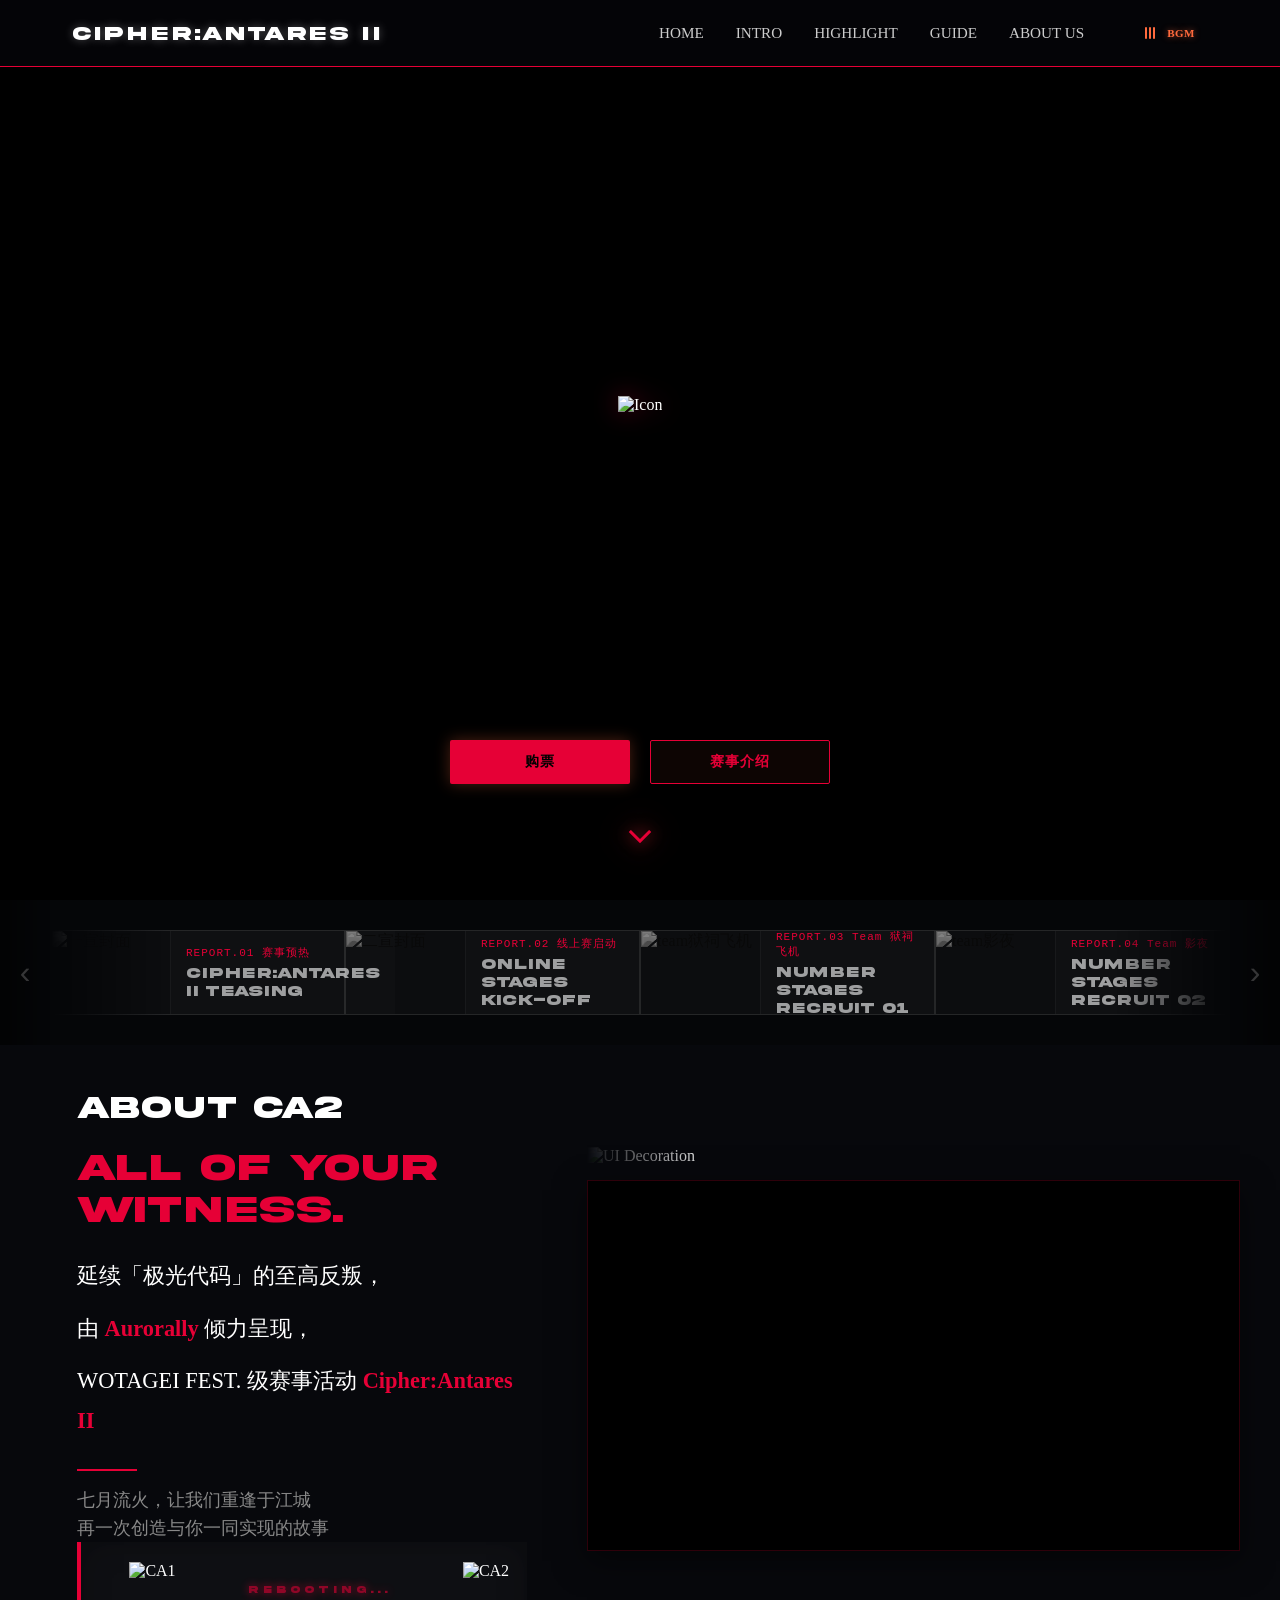
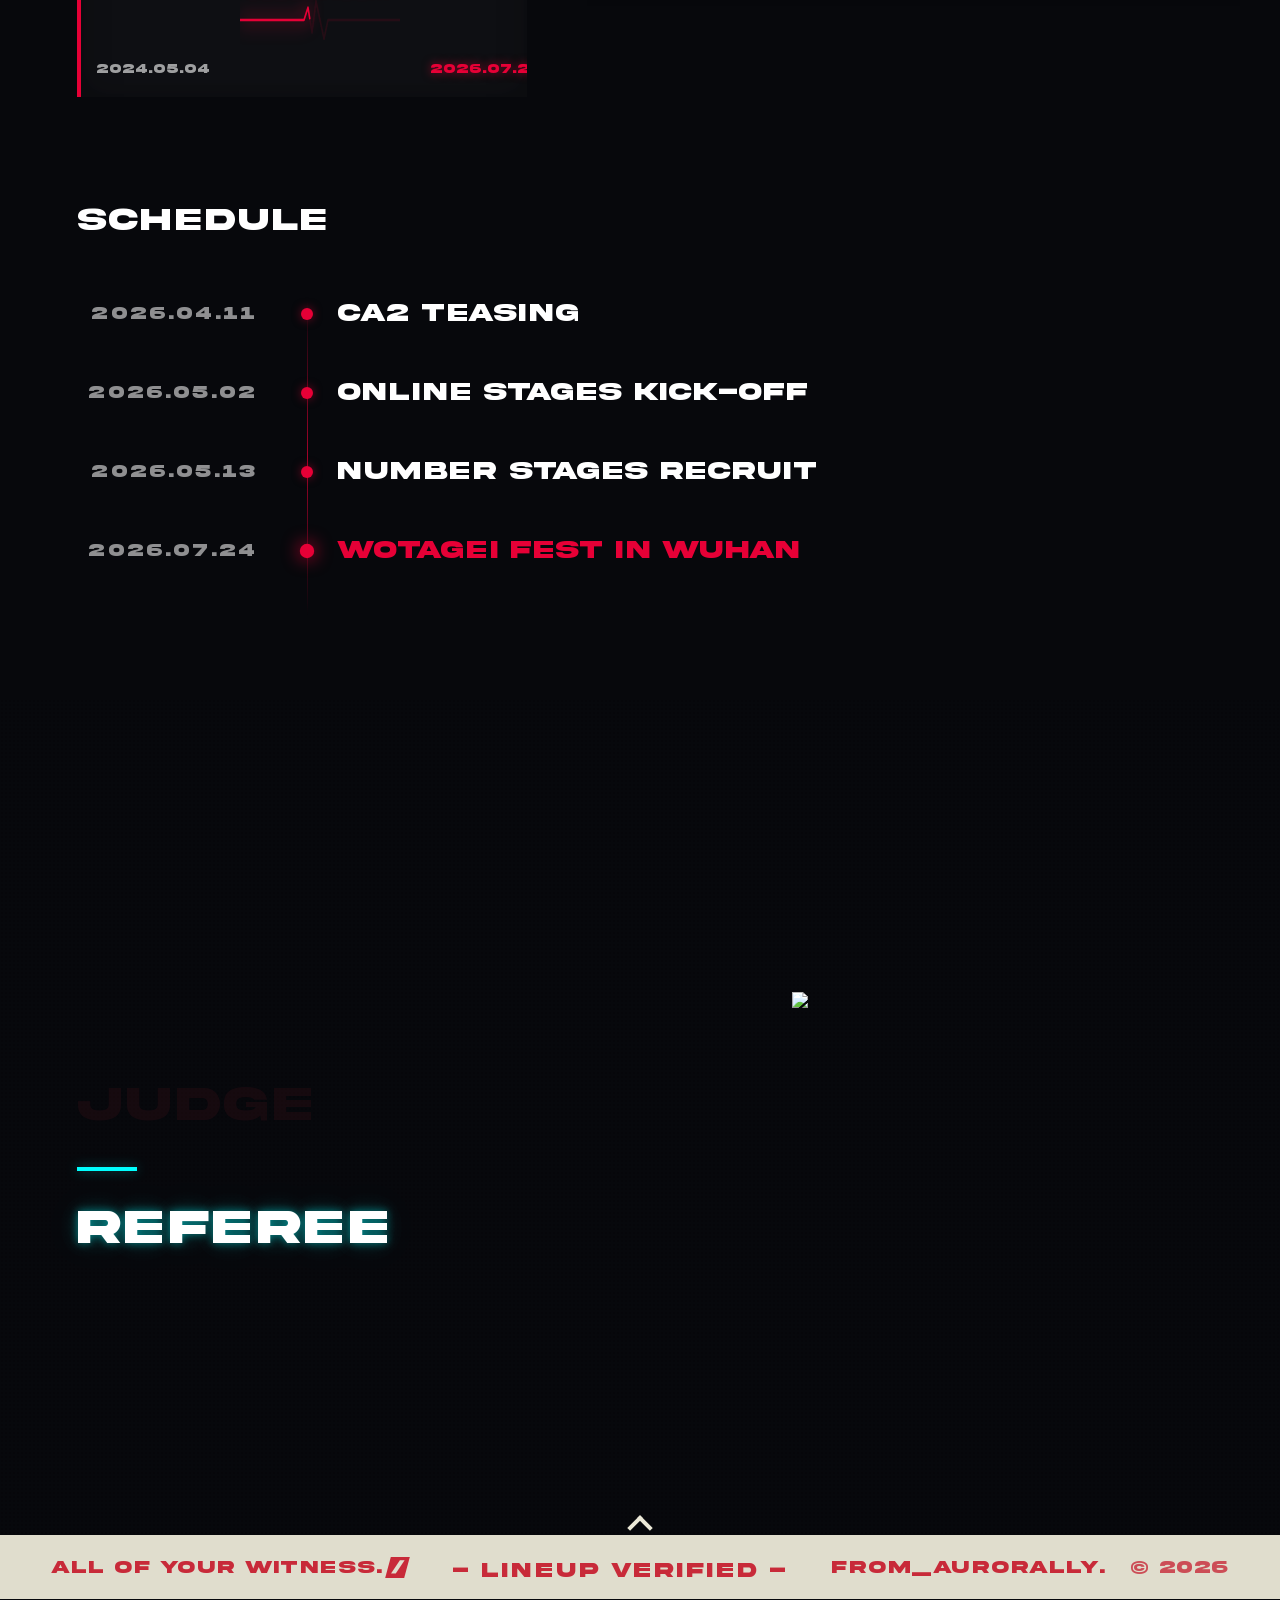
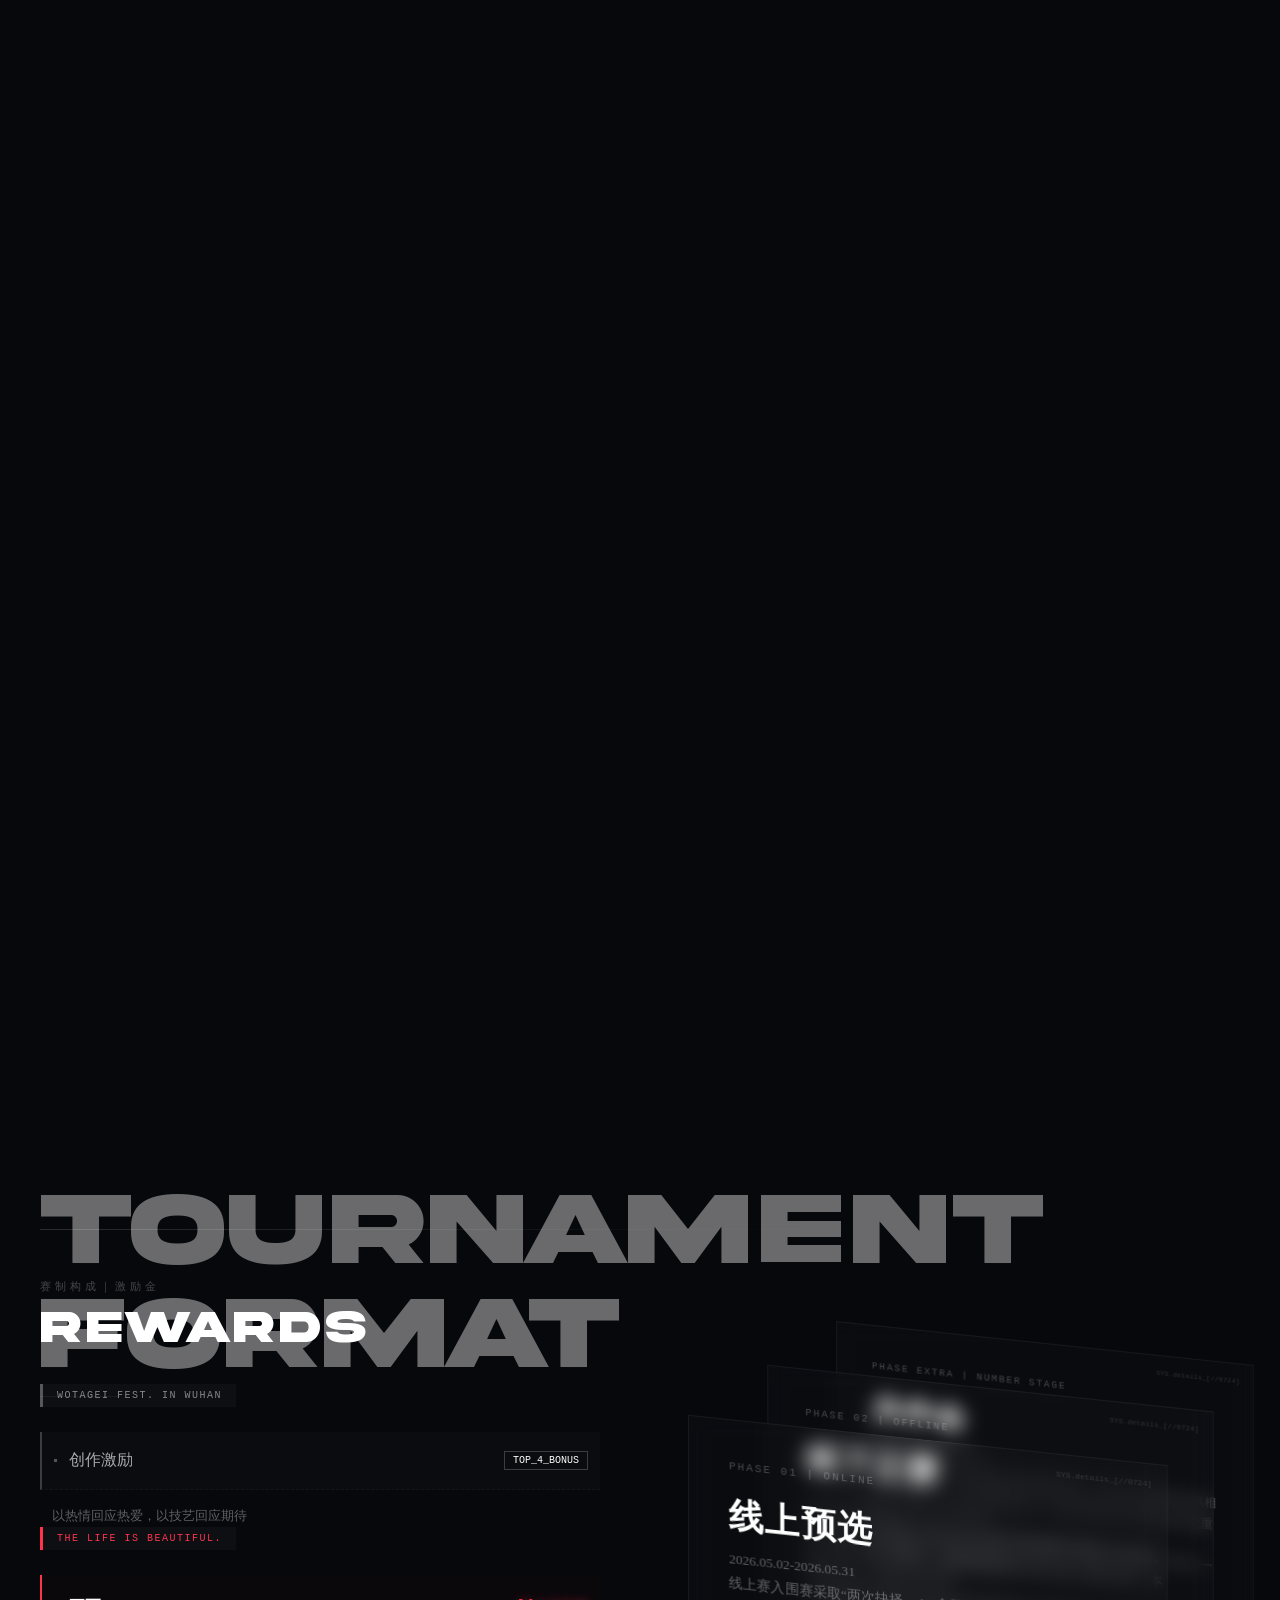
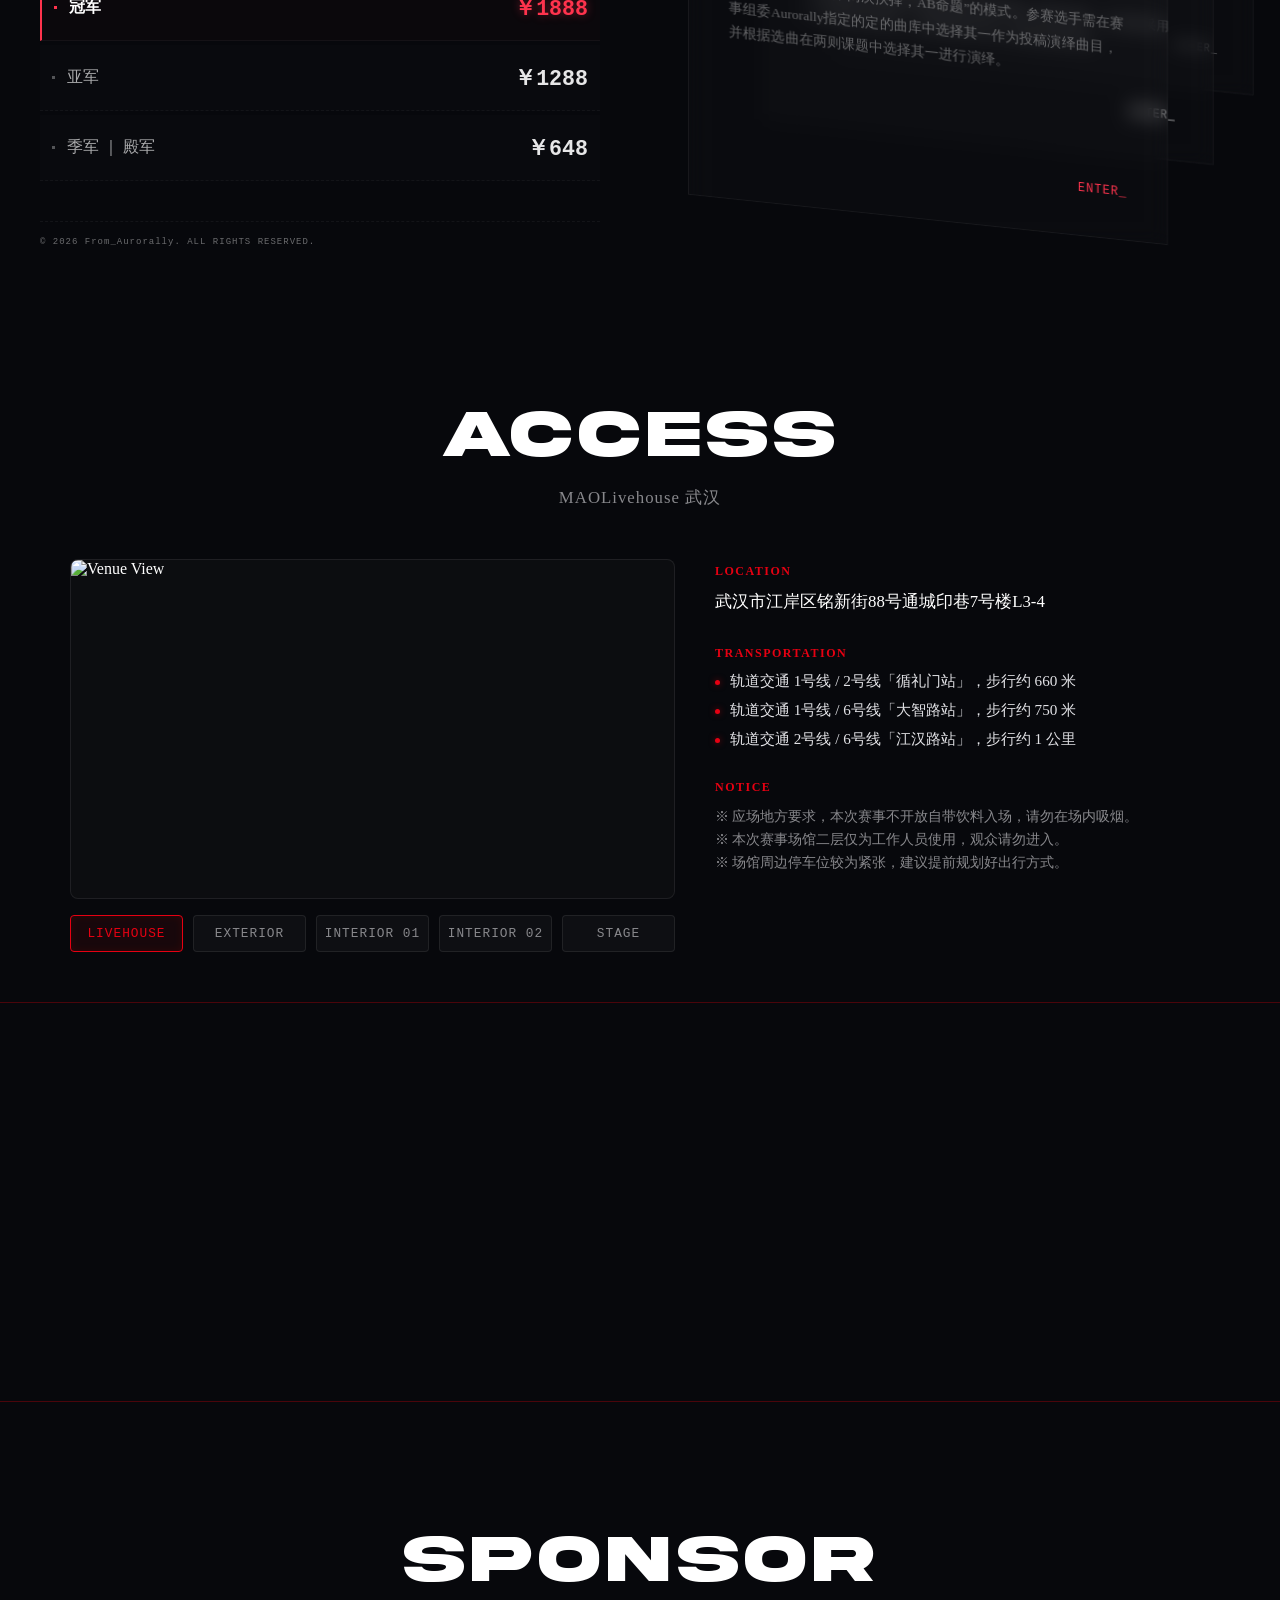
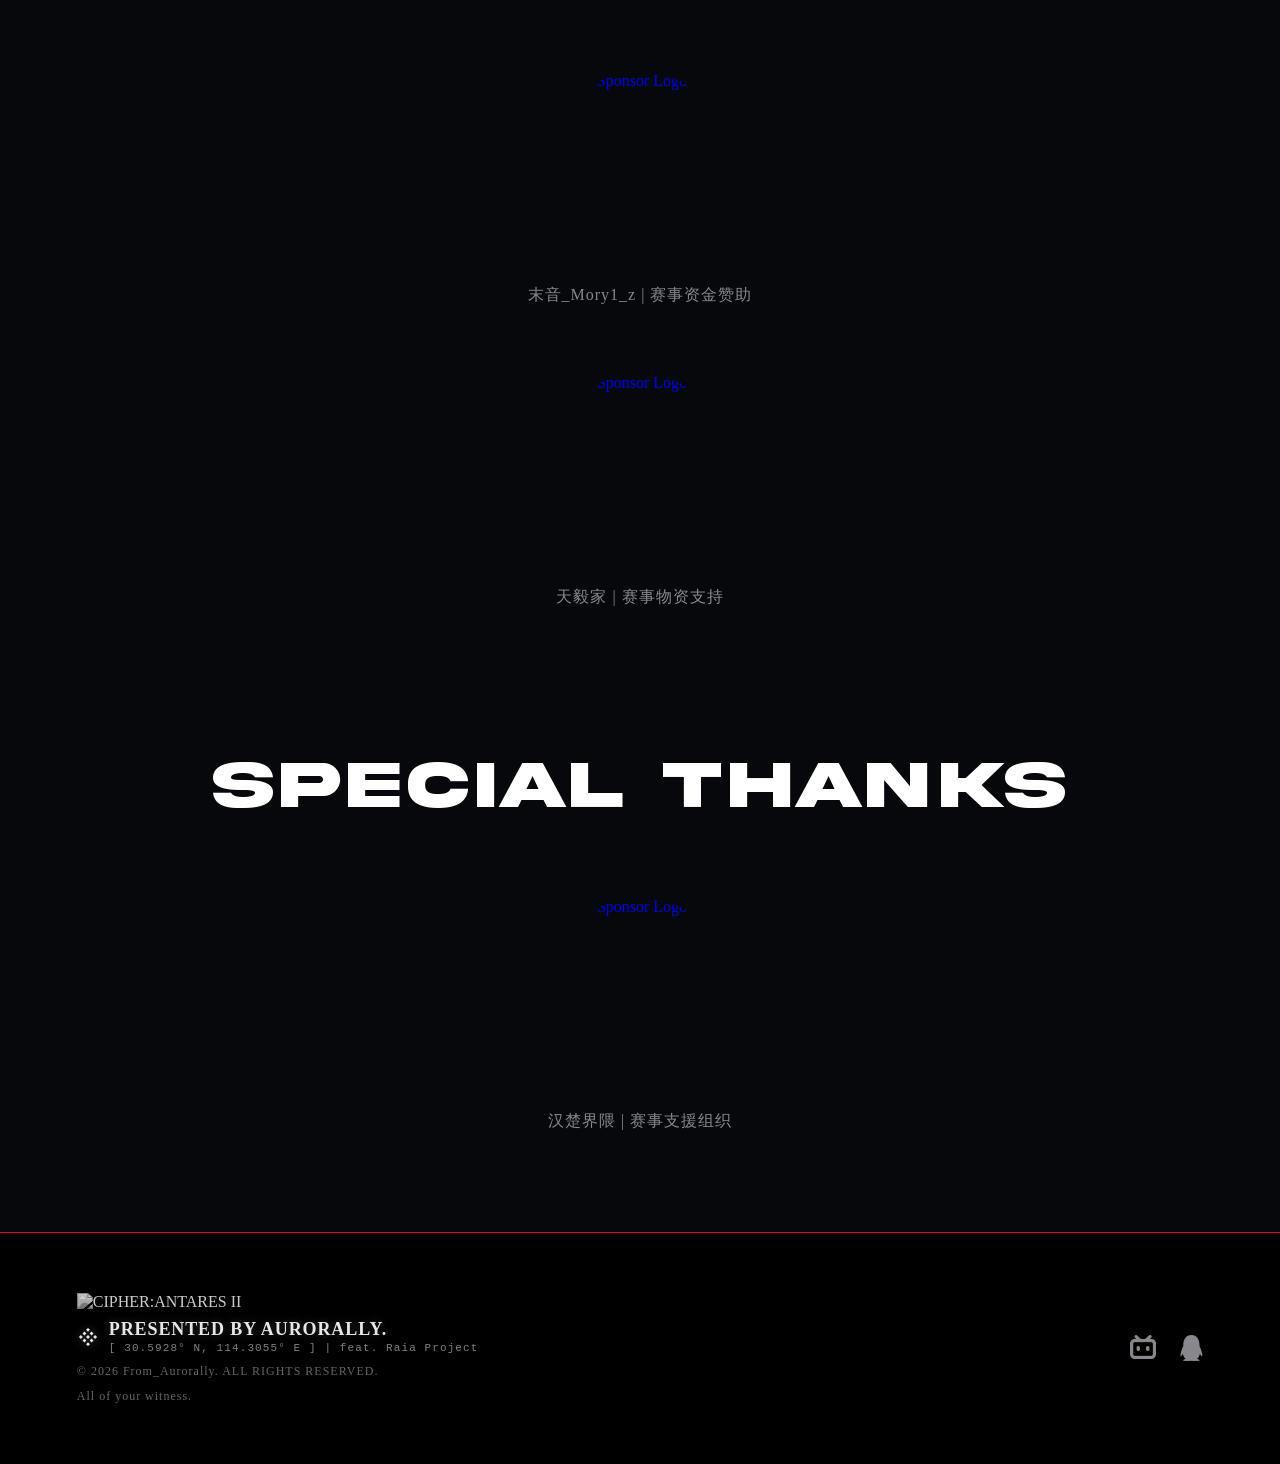
==== index.html @ f33501a0 "update goods robots sitemap" ====
<!DOCTYPE html>
<html lang="zh-CN">
<head>
  <meta charset="UTF-8" />
  <meta name="viewport" content="width=device-width, initial-scale=1.0" />

 <meta name="description"
        content="Cipher: Antares II ヲタ芸赛事官方主页。ALL OF YOUR WITNESS.此刻由你见证" />

  <meta name="keywords"
        content="Cipher Antares,cipher antares,CIPHER:ANTARES II, ヲタ芸, WOTA艺, 赛事, 音乐, 武汉" />

  <meta name="author"
        content="Cipher: Antares Organizing Committee" />

  <!-- Open Graph -->
  <meta property="og:type" content="website" />
  <meta property="og:title" content="CIPHER:ANTARES II" />
  <meta property="og:description"
        content="ALL OF YOUR WITNESS.此刻由你见证" />
  <meta property="og:url"
        content="https://aurorally.cc/" />
  <meta property="og:image"
        content="https://togetsu.top/images/news/零宣封面.webp" />

  <!-- Twitter/X -->
  <meta name="twitter:card"
        content="summary_large_image" />
  <meta name="twitter:title"
        content="CIPHER:ANTARES II" />
  <meta name="twitter:description"
        content="ALL OF YOUR WITNESS.此刻由你见证" />
  <meta name="twitter:image"
        content="https://togetsu.top/images/news/零宣封面.webp" />






  <title>CIPHER:ANTARES | 官方赛事主页</title>
  <link rel="icon" href="https://togetsu.top/images/logo/ca2logo.png" type="image/png" sizes="32x32">
  <!-- 基础样式 -->
  <link rel="stylesheet" href="assets/css/base.css" />
  <link rel="stylesheet" href="assets/css/layout.css" />
  <link rel="stylesheet" href="assets/css/components.css" />
  <link rel="stylesheet" href="assets/css/pages/index.css" />
  <script defer src="https://cloud.umami.is/script.js" data-website-id="d69e4de8-8d3d-44d1-95a3-670a2f9393e1"></script>
</head>

<body>

<!-- ===============================
     顶部导航（独立存在）
     =============================== -->
<header class="site-header">
  <div class="nav-inner">
   <a href="index.html" class="logo">
  <span class="logo-text">CIPHER:ANTARES II</span>
</a>

    <input type="checkbox" id="nav-toggle" class="nav-toggle" style="display: none;">
    
    <label for="nav-toggle" class="menu-button">
      <span class="hamburger"></span>
    </label>

    <div class="header-right">
      <nav class="main-nav">
        <a href="index.html">HOME</a>
        <a href="introduction.html">INTRO</a>
        <a href="highlight.html">HIGHLIGHT</a>
        <a href="guidelines.html">GUIDE</a>
        <a href="about.html">ABOUT US</a>
      </nav>

      <div class="nav-music-btn" id="bgm-btn">
        <div class="music-bars"><span class="bar"></span><span class="bar"></span><span class="bar"></span></div>
        <span class="music-text">BGM</span>
        <audio id="main-audio" loop><source src="../assets/music/ca2mix.mp3" type="audio/mp3"></audio>
      </div>
    </div>
  </div>
</header>


<!-- ===============================
     hero 区域（从这里开始是“封面”）
     =============================== -->
<section class="hero">

  <div class="hero-video-wrap">
  <video 
    autoplay 
    muted 
    loop 
    playsinline 
    class="hero-video-element">
    <source src="https://togetsu.top/video/nebula2.webm" type="video/webm">
  </video>
</div>

<div class="hero-hud-overlay"></div>


<!-- 核心加载与展示序列 -->
  <div class="hero-main-display">
    <!-- 阶段 A: 英文文字 Logo (从画外飞入) -->
    <div class="eng-logo-flyin">
      <img src="https://togetsu.top/images/logo/eng-logo.png" alt="CIPHER ANTARES">
    </div>

    <!-- 阶段 B: 图形 Logo (常驻) -->
    <div class="graphic-logo-permanent">
      <img src="https://togetsu.top/images/logo/hero-logo.png" alt="Icon">
    </div>
  </div>

  <!-- 底部控件区 -->
  <div class="hero-footer-controls">
    <div class="kv-actions">
      <a class="btn primary" href="waiting.html">购票</a>
      <a class="btn ghost" href="#intro">赛事介绍</a>
    </div>

  <div class="scroll-indicator" id="scrollIndicator">
    <span></span>
  </div>
</section>
<!-- ===============================
     轮播动态
     =============================== -->
<div class="mission-ticker-container">
  <button class="ticker-ctrl prev" onclick="moveTicker(-1)">‹</button>
  <button class="ticker-ctrl next" onclick="moveTicker(1)">›</button>

  <div class="mission-ticker" id="tickerRoot">
    <div class="ticker-wrapper" id="tickerWrapper">
      <div class="ticker-group">
        <a href="https://www.bilibili.com/video/BV1cDQNBLEza/" target="_blank" class="ticker-card">
          <div class="card-img-wrap"><img src="https://togetsu.top/images/news/零宣封面.webp" alt="一宣封面"></div>
          <div class="card-info">
            <span class="tag">REPORT.01 赛事预热</span>
            <span class="name">CIPHER:ANTARES II Teasing</span>
          </div>
        </a>

        <a href="https://www.bilibili.com/video/BV1BxREBSEFi/" target="_blank" class="ticker-card">
          <div class="card-img-wrap"><img src="https://togetsu.top/images/news/一宣封面.webp" alt="二宣封面"></div>
          <div class="card-info">
            <span class="tag">REPORT.02 线上赛启动</span>
            <span class="name">Online Stages Kick-off</span>
          </div>
        </a>

       <a href="https://www.bilibili.com/video/BV1JM536qECU" target="_blank" class="ticker-card">
          <div class="card-img-wrap"><img src="https://togetsu.top/images/news/teamycfj.webp" alt="team狱祠飞机"></div>
          <div class="card-info">
            <span class="tag">REPORT.03 Team 狱祠飞机</span>
            <span class="name">NUMBER STAGES RECRUIT 01</span>
          </div>
        </a>
         <a href="https://www.bilibili.com/video/BV1d8LA6VEpt" target="_blank" class="ticker-card">
          <div class="card-img-wrap"><img src="https://togetsu.top/images/news/teamyy.webp" alt="team影夜"></div>
          <div class="card-info">
            <span class="tag">REPORT.04 Team 影夜</span>
            <span class="name">NUMBER STAGES RECRUIT 02</span>
          </div>
        </a>
        <a href="https://www.bilibili.com/video/BV1HgVT6dEi9" target="_blank" class="ticker-card">
          <div class="card-img-wrap"><img src="https://togetsu.top/images/intro/number/shendu.webp" alt="team连连三水"></div>
          <div class="card-info">
            <span class="tag">REPORT.05 Team 连连三水</span>
            <span class="name">NUMBER STAGES RECRUIT 03</span>
          </div>
        </a>
        <a href="https://www.bilibili.com/video/BV1XHGQ6AEkp" target="_blank" class="ticker-card">
          <div class="card-img-wrap"><img src="https://togetsu.top/images/intro/number/yuzhou.webp" alt="team宇宙"></div>
          <div class="card-info">
            <span class="tag">REPORT.06 Team 宇宙</span>
            <span class="name">NUMBER STAGES RECRUIT 04</span>
          </div>
        </a>


         <a href="https://www.bilibili.com/video/BV1j9Eo6MESM" target="_blank" class="ticker-card">
          <div class="card-img-wrap"><img src="https://togetsu.top/images/news/二宣.webp" alt="logo"></div>
          <div class="card-info">
            <span class="tag">REPORT.07 线下赛情报</span>
            <span class="name">OFFLINE STAGE INTELLIGENCE</span>
          </div>
        </a>

        <a href="https://b23.tv/xxx" target="_blank" class="ticker-card">
          <div class="card-img-wrap"><img src="https://togetsu.top/images/logo/ca2logo.png" alt="logo"></div>
          <div class="card-info">
            <span class="tag">REPORT.08</span>
            <span class="name">coming soon</span>
          </div>
        </a>


        </div>
    </div>
  </div>
</div>
<!-- ===============================
     正文内容
     =============================== -->
<section class="section intro" id="intro">
  <h2 class="section-title">About CA2</h2>

  <div class="intro-grid reveal">
    <div class="intro-content">
      <div class="tagline">All of your witness.</div>
      <div class="main-desc">
        <p class="p-accent">延续「极光代码」的至高反叛，</p>
        <p>由 <span class="text-red">Aurorally</span> 倾力呈现，</p>
        <p>WOTAGEI FEST. 级赛事活动 <span class="text-red">Cipher:Antares II</span></p>
      </div>
      <div class="desc-divider"></div>
      <p class="p-sub">七月流火，让我们重逢于江城</p>
      <p class="p-sub">再一次创造与你一同实现的故事</p>
      
      <div class="evolution-path">
        <div class="logo-box old">
          <img src="https://togetsu.top/images/logo/ca1-logo.png" alt="CA1">
          <span class="event-date">2024.05.04</span>
        </div>
        <div class="evolution-line">
          <svg class="ecg-svg" viewBox="0 0 200 40" preserveAspectRatio="none">
            <polyline class="ecg-path-bg" points="0,20 80,20 85,10 90,30 95,5 105,35 110,20 200,20" />
            <polyline class="ecg-path-active" points="0,20 80,20 85,10 90,30 95,5 105,35 110,20 200,20" />
          </svg>
          <span class="up-text">REBOOTING...</span>
        </div>
        <div class="logo-box new">
          <img src="https://togetsu.top/images/logo/hero-logo.png" alt="CA2">
          <span class="event-date">2026.07.24</span>
        </div>
      </div>
    </div>

    <div class="intro-visual">
    <div class="cipher-ui-deco top-style">
        <img src="https://togetsu.top/images/ui/cipher-ui.png" alt="UI Decoration">
    </div>
    
    <div class="video-container">
        <iframe src="//player.bilibili.com/player.html?bvid=BV1cDQNBLEza&autoplay=0" 
                scrolling="no" border="0" frameborder="no" allowfullscreen="true">
        </iframe>
    </div>
</div>
</section>



<section class="section schedule">
  <h2 class="section-title">
    <span class="font-en">SCHEDULE</span>
  </h2>

  <!-- 增加包裹容器 -->
  <div class="schedule-grid">
    <div class="schedule-timeline reveal">
      <!-- 为每个 Item 增加 data-index，用于控制右侧图层 -->
      <div class="schedule-item" data-index="1">
        <div class="schedule-date">2026.04.11</div>
        <div class="schedule-dot"></div>
        <div class="schedule-content">
          <span class="en">CA2 TEASING</span>
          <div class="schedule-detail">暗号：心宿二 ヲタ芸赛事预热</div>
        </div>
      </div>

      <div class="schedule-item" data-index="2">
        <div class="schedule-date">2026.05.02</div>
        <div class="schedule-dot"></div>
        <div class="schedule-content">
          <span class="en">ONLINE STAGES KICK-OFF</span>
          <div class="schedule-detail">线上预选正式启动 截止至2026.05.31</div>
        </div>
      </div> 
      
      <div class="schedule-item" data-index="3">
        <div class="schedule-date">2026.05.13</div>
        <div class="schedule-dot"></div>
        <div class="schedule-content">
          <span class="en">NUMBER STAGES RECRUIT</span>
          <div class="schedule-detail">共作会课题募集解禁 请关注课题主动态</div>
        </div>
      </div> 

      <div class="schedule-item is-highlight" data-index="4">
        <div class="schedule-date">2026.07.24</div>
        <div class="schedule-dot"></div>
        <div class="schedule-content">
          <span class="en">WOTAGEI FEST IN WUHAN</span>
          <div class="schedule-detail">共赴武汉。此刻，由你见证</div>
        </div>
      </div>
    </div>

    <!-- 右侧ascii图像 -->
    <div class="schedule-visual reveal">
    <!-- 所有的字符画都会动态注入到这里 -->
    <pre id="ascii-viewport"></pre>
  </div>
</section>



<!-- Lineup 核心容器 -->
<section class="lineup_section reveal">
    <div class="lineup_sticky_wrapper reveal" id="lineup-module">
        
        <div class="global_video_bg" id="video-bg-container">
            <div class="video_mask"></div> 
            <video id="local-video-player" 
                   muted 
                   loop 
                   playsinline 
                   preload="auto">
            </video>
        </div>

        <div class="ui_top_bar">
            <img src="https://togetsu.top/images/lineup/lineupbar.png" alt="UI Decoration">
        </div>

        <div class="left_container">
            <h2 class="faction_title faction-title-judge">JUDGE</h2>
            <div class="faction_line"></div>
            <h2 class="faction_title faction-title-referee">REFEREE</h2>
           <p class="faction_desc"></p>
        </div>

        <div class="right_stage">
            <div class="card_viewport">
                <div class="staff_card" data-video="https://togetsu.top/video/shabao.webm">
                    <img src="https://togetsu.top/images/lineup/shabao.png">
                </div>
                <div class="staff_card" data-video="https://togetsu.top/video/zhamao1.webm">
                    <img src="https://togetsu.top/images/lineup/zhamao.png">
                </div>
                <div class="staff_card" data-video="https://togetsu.top/video/yingye.webm">
                    <img src="https://togetsu.top/images/lineup/yingye.png">
                </div>
                <div class="staff_card" data-video="https://togetsu.top/video/yuya.webm">
                    <img src="https://togetsu.top/images/lineup/yuya.png">
                </div>
                <div class="staff_card" data-video="https://togetsu.top/video/hxf.webm">
                    <img src="https://togetsu.top/images/lineup/hxf.png">
                </div>

                <div class="staff_card" data-video="https://togetsu.top/video/sanshui1.webm">
                    <img src="https://togetsu.top/images/lineup/sanshui.png">
                </div>
            </div>
        </div>
        <div class="ui_bottom_hud">
            
            <div class="hud_center_arrow_zone">
                <div class="hud_arrow_bounce"></div>
            </div>
            
            <div class="hud_main_console">
                <div class="hud_side_text text_left">
                    All of your witness.<span class="hud_blink_dash">/</span>
                </div>
                
                <div class="hud_center_status">
                    - LINEUP VERIFIED -
                </div>
                
                <div class="hud_side_text text_right">
                    <span>From_Aurorally.</span>
                    <span class="hud_copyright">© 2026</span>
                </div>
            </div>
        </div>

    </div>
</section>

<!-- 赛制区域 -->
<script src="https://cdnjs.cloudflare.com/ajax/libs/gsap/3.12.5/gsap.min.js"></script>

<section class="section tournament_format_section">
    
    <div class="absolute_bg_title" data-text="TOURNAMENT FORMAT">TOURNAMENT FORMAT</div>
    
    <div class="format_layout_grid">
        
        <div class="prize_dashboard_left">
            <div class="hud_extended_line"></div>
            
            <div class="prize_header">
                <span class="hud_tag_prefix">赛制构成｜激励金</span>
                <h2 class="section-title-left">REWARDS</h2>
            </div>

            <div class="prize_segment active" id="prize-segment-0">
                <div class="status_bar_tag">WOTAGEI FEST. IN WUHAN</div>
                <div class="prize_item creation_incentive">
                    <div class="prize_name">
                        <span class="corner_dot"></span>创作激励
                    </div>
                    <div class="prize_amount_text">TOP_4_BONUS</div>
                </div>
                <p class="prize_sub_desc">以热情回应热爱，以技艺回应期待</p>
            </div>

            <div class="prize_segment" id="prize-segment-1">
                <div class="status_bar_tag alert_color">THE LIFE IS BEAUTIFUL.</div>
                
                <div class="prize_item rank_1">
                    <div class="prize_name"><span class="corner_dot"></span>冠军</div>
                    <div class="prize_amount">￥1888</div>
                </div>
                
                <div class="prize_item rank_2">
                    <div class="prize_name"><span class="corner_dot"></span>亚军</div>
                    <div class="prize_amount">￥1288</div>
                </div>
                
                <div class="prize_item rank_3">
                    <div class="prize_name"><span class="corner_dot"></span>季军 ｜ 殿军</div>
                    <div class="prize_amount">￥648</div>
                </div>
            </div>
            
            <div class="hud_footer_code">© 2026 From_Aurorally. ALL RIGHTS RESERVED.</div>
        </div>

        <div class="card_swap_stage_right">
            <div class="card-swap-container" id="format-card-swap">
                
                <div class="card shadow_card">
                    <a href="introduction.html" class="format_gate_card gate_left">
                        <div class="card_inner">
                            <div class="gate_hud_tag">PHASE 01  | ONLINE</div>
                            <h3 class="gate_title">线上预选</h3>
                            <p class="gate_desc">
                                2026.05.02-2026.05.31<br>
                                线上赛入围赛采取“两次抉择，AB命题”的模式。参赛选手需在赛事组委Aurorally指定的定的曲库中选择其一作为投稿演绎曲目，并根据选曲在两则课题中选择其一进行演绎。
                            </p>
                            <div class="gate_arrow_icon">ENTER_</div>
                        </div>
                    </a>
                </div>

                <div class="card shadow_card">
                    <a href="introduction.html" class="format_gate_card gate_right">
                        <div class="card_inner">
                            <div class="gate_hud_tag">PHASE 02  | OFFLINE</div>
                            <h3 class="gate_title">线下正赛</h3>
                            <p class="gate_desc">
                               2026.07.24 MAO LIVE in WUHAN<br>
                              线上赛综合排名前 24 名 的选手将正式获得线下赛的入场资格。<br>
                              线下赛分为两个赛段。24进8阶段采取的赛点制小组积分赛，本赛段均为bo1单技先后对攻。<br>
                              8强双败淘汰赛阶段胜败者组决赛采用bo1双技演绎，总决赛采用bo1双技先后对攻，其余阶段均为bo1单技先后对攻。<br>
                            </p>
                            <div class="gate_arrow_icon">ENTER_</div>
                        </div>
                    </a>
                </div>

                <div class="card shadow_card">
                    <a href="introduction.html" class="format_gate_card gate_next">
                        <div class="card_inner">
                            <div class="gate_hud_tag">PHASE EXTRA  | NUMBER STAGE</div>
                            <h3 class="gate_title">共作会</h3>
                            <p class="gate_desc">
                                与个人赛异步推进中。<br>
                                共作会作为 CA1 自始就存在的独特项目，为各位打师朋友提供相互学习交流、同台演绎的契机，今年同样将会作为我们的强化重点。<br>
                                本次赛事对参与个人赛和共作会课题不作限制，每人仅可参与一位课题主的课题报名投稿。
                            </p>
                            <div class="gate_arrow_icon">ENTER_</div>
                        </div>
                    </a>
                </div>

            </div>
        </div>

    </div>
</section>

<!-- 地图导航区域 -->
<section class="access_section reveal">
    <h2 class="access_centered_title">ACCESS</h2>
    <p class="venue_subtitle">MAOLivehouse 武汉</p>

    <div class="access_split_grid">
        <div class="image_switcher_pane">
            <div class="viewport_box">
                <img id="venue_display_img" src="https://togetsu.top/images/access/name.png" alt="Venue View">
            </div>
            <div class="switch_nav_tabs">
                <button class="nav_tab active" onclick="switchVenuePreview('https://togetsu.top/images/access/name.png', this)">LIVEHOUSE</button>
                <button class="nav_tab" onclick="switchVenuePreview('https://togetsu.top/images/access/out.jpg', this)">EXTERIOR</button>
                <button class="nav_tab" onclick="switchVenuePreview('https://togetsu.top/images/access/inter1.webp', this)">INTERIOR 01</button>
                <button class="nav_tab" onclick="switchVenuePreview('https://togetsu.top/images/access/inter2.webp', this)">INTERIOR 02</button>
                <button class="nav_tab" onclick="switchVenuePreview('https://togetsu.top/images/access/stage.webp', this)">STAGE</button>
            </div>
        </div>

        <div class="text_info_pane">
            <div class="meta_info_group">
                <span class="meta_tag">LOCATION</span>
                <p class="meta_value text_highlight">武汉市江岸区铭新街88号通城印巷7号楼L3-4</p>
            </div>
            
            <div class="meta_info_group">
                <span class="meta_tag">TRANSPORTATION</span>
                <ul class="route_spec_list">
                    <li>轨道交通 1号线 / 2号线「循礼门站」，步行约 660 米</li>
                    <li>轨道交通 1号线 / 6号线「大智路站」，步行约 750 米</li>
                    <li>轨道交通 2号线 / 6号线「江汉路站」，步行约 1 公里</li>
                </ul>
            </div>

            <div class="meta_info_group">
                <span class="meta_tag">NOTICE</span>
                <p class="meta_value text_muted">
                  ※ 应场地方要求，本次赛事不开放自带饮料入场，请勿在场内吸烟。<br>
                  ※ 本次赛事场馆二层仅为工作人员使用，观众请勿进入。<br>
                  ※ 场馆周边停车位较为紧张，建议提前规划好出行方式。<br>
                </p>
            </div>
        </div>
    </div>

    <div class="map_bottom_stage">
        <div id="baidu_map_container"></div>
    </div>
</section>
<!-- 赞助&鸣谢 -->
<section class="sponsor_section_simple reveal">
    <h2 class="sponsor_title_simple">SPONSOR</h2>
    
    <div class="sponsor_list_simple">
        
        <div class="sponsor_item_simple">
            <a href="https://space.bilibili.com/10678397" target="_blank" class="sponsor_link_simple">
                <img src="https://togetsu.top/images/logo/moyin.jpg" alt="Sponsor Logo 1" class="sponsor_img_simple">
            </a>
            <p class="sponsor_desc_simple">末音_Mory1_z | 赛事资金赞助</p>
        </div>

        <div class="sponsor_item_simple">
            <a href="https://shop293599063.taobao.com/" target="_blank" class="sponsor_link_simple">
                <img src="https://togetsu.top/images/logo/tianyi.png" alt="Sponsor Logo 2" class="sponsor_img_simple">
            </a>
            <p class="sponsor_desc_simple">天毅家 | 赛事物资支持</p>
        </div>

    </div>
</section>


<section class="sponsor_section_simple reveal">
    <h2 class="sponsor_title_simple">SPECIAL THANKS</h2>
    
    <div class="sponsor_list_simple">
        
        <div class="sponsor_item_simple">
            <a href="https://space.bilibili.com/1451990629" target="_blank" class="sponsor_link_simple">
                <img src="https://togetsu.top/images/logo/hanchu.png" alt="Sponsor Logo 1" class="sponsor_img_simple">
            </a>
            <p class="sponsor_desc_simple">汉楚界隈 | 赛事支援组织</p>
        </div>

    </div>
</section>





<!-- 页脚区域 -->
<!-- Font Awesome -->
<link
  rel="stylesheet"
  href="https://cdnjs.cloudflare.com/ajax/libs/font-awesome/6.5.1/css/all.min.css"
/>

<footer class="main-footer">
  <div class="footer-container">
    <div class="footer-info">
      <div class="footer-logo">
        <img
          src="https://togetsu.top/images/logo/half-logo.png"
          alt="CIPHER:ANTARES II"
        >

        <div class="presented-by">
          <div class="presented-content">

            <span class="main-text">
              PRESENTED BY AURORALLY.
            </span>

            <span class="geo-coord">
              [ 30.5928° N, 114.3055° E ] | feat. Raia Project
            </span>

          </div>
        </div>

      </div>

      <p class="copyright">
        © 2026 From_Aurorally. ALL RIGHTS RESERVED.
      </p>

      <p class="slogan">
        All of your witness.
      </p>

    </div>

    <!-- SNS LINKS -->

    <div class="footer-links">

      <!-- BILIBILI -->

      <a
        href="https://space.bilibili.com/3461579630708768/"
        target="_blank"
        class="footer-icon-link"
        aria-label="Bilibili"
      >
        <i class="fa-brands fa-bilibili"></i>
      </a>

      <!-- QQ GROUP -->

      <a
        href="http://qm.qq.com/cgi-bin/qm/qr?_wv=1027&k=5QK3-1fl89k9BeYAehmGG2VY865gLKZG&authKey=m26QxLhemv8t9h1xnzWl4G32vc2Mon6k4yRUpjU6hcfHFciSiLjvbk11tkfnHjHq&noverify=0&group_code=954858240"
        target="_blank"
        class="footer-icon-link"
        aria-label="QQ Group"
      >
        <i class="fa-brands fa-qq"></i>
      </a>

    </div>

  </div>

</footer>

<!-- ===============================
     JS
     =============================== -->
<script src="assets/js/pages/index.js"></script>
<script src="assets/js/animation.js"></script>
<script src="assets/js/main.js"></script>
<!-- Lenis 核心库 -->
<script src="https://unpkg.com/lenis@1.1.13/dist/lenis.min.js"></script>
</body>
</html>
---- assets/css/base.css ----
:root {
  /* ===============================
     主色系（红黑霓虹 · 七月流火）
     =============================== */

  /* 背景：带红调的深黑 */
  --color-bg: #070509;
  --color-bg-soft: #12080d;

  /* 主色：恒星红（不深、不闷） */
  --color-primary: #E35A3A;

  /* 辅助红（结构 / 分割用） */
  --color-secondary: #7A1F24;

  /* 强调色：更亮的流火 */
  --color-accent: #e62e00;

  /* ===============================
     文字
     =============================== */

  --color-text-main: #F2E9EB;
  --color-text-muted: #9A7A80;

  /* ===============================
   霓虹效果（热霓虹 · 明显可见）
   =============================== */

--glow-primary:
  0 0 6px  rgba(255, 106, 61, 0.45),
  0 0 14px rgba(255, 106, 61, 0.65),
  0 0 28px rgba(227, 90, 58, 0.55);

--glow-accent:
  0 0 8px  rgba(255, 140, 90, 0.55),
  0 0 18px rgba(255, 106, 61, 0.75),
  0 0 36px rgba(227, 90, 58, 0.6);


  /* ===============================
     字体
     =============================== */
:root {
  /* 标题字体：
     英文使用你注册的 akirafont
     中文使用你注册的 homo-black（900字重）
  */
  --font-title:
    'akirafont',
    'homo-sc-black',
    sans-serif;

  /* 正文字体：
     英文使用 Inter
     中文使用 Noto Sans SC（系统没有时回退到 sans-serif）
  */
  --font-body:
    'Inter',
    'Noto Sans SC',
    sans-serif;

  /* 如果你仍然需要单独控制中英文标题，也建议保留这两个变量 */
  --font-en-title: 'akirafont';
  --font-cn-title: 'homo-black';
}

  /* ===============================
     布局
     =============================== */

  --max-width: 1200px;
}

/* ===============================
   全局重置
   =============================== */

* {
  margin: 0;
  padding: 0;
  box-sizing: border-box;
}

/* ===============================
   页面基础
   =============================== */

body {
  background: var(--color-bg);
  color: var(--color-text-main);
  font-family: var(--font-body);
  padding-top: 72px;
  margin: 0;
  overflow-x: hidden; /* 只禁横向 */
}

html {
  scroll-behavior: smooth; /* 只影响锚点，不影响滚轮 */
}


.ParticleField {
  position: fixed;
  inset: 0;
  z-index: 1;         /* 在背景 */
  pointer-events: none;
}

#field-canvas {
  width: 100%;
  height: 100%;
}



/* =====================================================
   全局背景配置 (正文背景图)
   ===================================================== */
body {
  margin: 0;
  padding: 0;
  color: #fff;
  background-color: var(--dark-bg); /* 底色兜底 */

  background-image: 
    url('https://togetsu.top/images/venue/main-bg.webp'); 
  
  background-attachment: fixed;    /* 固定背景，产生视差滚动感 */
  background-position: center top; /* 1080x1920 图片建议从顶部对齐 */
  background-repeat: no-repeat;
  background-size: cover;          /* 等比缩放撑满 */
}

/* =====================================================
   容器透明化处理 (关键)
   ===================================================== */

.section {
  /* 必须取消之前的背景色，否则会遮挡 body 的图 */
  background: transparent !important; 
}



/* 1. 让 body 变成占满全屏的纵向 Flex 容器 */
body {
    display: flex;
    flex-direction: column;
    min-height: 100vh; /* 核心：确保 body 至少与浏览器可视区域一样高 */
    margin: 0;         /* 消除浏览器默认外边距 */
}

/* 2. 让主体内容区域自动扩张，吃掉所有剩余空间 */
.page-content {
    flex: 1;           /* 核心：自动分配剩余空间，无内容时也会把 footer 牢牢顶在最底下 */
    position: relative; 
}

/* 3. 页脚样式微调 */
.main-footer {
    position: relative;
    z-index: 100;
    background: #000;
    padding: 60px var(--side-padding);
    border-top: 1px solid var(--july-flame);
    margin-top: auto;  /* 保险机制：在某些极端布局下依然强制置底 */
}



/* ===============================
   Presented By 样式说明  已放footer
   =============================== */
.kv-actions {
  display: flex;
  align-items: center; 
  gap: 20px; 
  flex-wrap: wrap;
}

.presented-by {
  display: flex;
  align-items: center; /* 九宫格与右侧整体垂直居中 */
  gap: 10px;           /* 👈 拉近九宫格与文字的间距，原为 15px */
  pointer-events: none;
  margin-top: 8px; 
}

/* 45度旋转九宫格印花 */
.presented-by::before {
  content: "";
  flex-shrink: 0;      /* 防止被压缩 */
  width: 22px; 
  height: 22px;
  background-image: url("data:image/svg+xml,%3Csvg width='24' height='24' viewBox='0 0 24 24' fill='none' xmlns='http://www.w3.org/2000/svg'%3E%3Cg transform='rotate(45 12 12)'%3E%3Crect x='5' y='5' width='3' height='3' fill='white'/%3E%3Crect x='10.5' y='5' width='3' height='3' fill='white'/%3E%3Crect x='16' y='5' width='3' height='3' fill='white'/%3E%3Crect x='5' y='10.5' width='3' height='3' fill='white'/%3E%3Crect x='10.5' y='10.5' width='3' height='3' fill='white'/%3E%3Crect x='16' y='10.5' width='3' height='3' fill='white'/%3E%3Crect x='5' y='16' width='3' height='3' fill='white'/%3E%3Crect x='10.5' y='16' width='3' height='3' fill='white'/%3E%3Crect x='16' y='16' width='3' height='3' fill='white'/%3E%3C/g%3E%3C/svg%3E");
  background-size: contain;
  background-repeat: no-repeat;
  filter: drop-shadow(0 0 5px rgba(255, 255, 255, 0.4));
  opacity: 0.9;
}

/* 文字内容容器：上下排列 */
.presented-content {
  display: flex;
  flex-direction: column;
  align-items: flex-start; /* 左对齐 */
  gap: 2px;               /* 两行字之间的行间距 */
}

/* 上行：主标题 */
.main-text {
  font-size: 18px; 
  font-family: var(--font-title);
  color: rgba(255, 255, 255, 0.9); 
  letter-spacing: 0.05em; 
  text-transform: uppercase;
  font-weight: 700; 
  text-shadow: 0 0 10px rgba(255, 255, 255, 0.2);
}

/* 下行：经纬度中括号 */
.geo-coord {
  font-size: 11px;       /* 坐标稍微小一点才有情报感 */
  font-family: 'Courier New', monospace; /* 使用等宽字体更有代码感 */
  color: rgba(255, 255, 255, 0.5); 
  letter-spacing: 0.1em;
  font-weight: 400;
}


.section.intro {
  padding-top: 45px !important; /* 根据视觉微调，尝试改成 20px 或 40px */
}

/* 标题样式：消除默认 margin 导致的空隙 */
---- assets/css/layout.css ----
@font-face {
  font-family: 'akirafont'; 
  /* 注意：../ 表示返回上一级，进入 fonts 文件夹 */
  src: url("/assets/fonts/akira-exp.woff2") format('woff2'); /* 优先用 woff2 */
  font-weight: normal;
  font-style: normal;
  font-display: swap;
}

@font-face {
  font-family: 'homo-sc-black'; 
  /* 注意：../ 表示返回上一级，进入 fonts 文件夹 */
  src: url("/assets/fonts/homo-sc-black.woff2") format('woff2'); /* 优先用 woff2 */
  font-weight: 900;
  font-style: normal;
  font-display: swap;
}

/* ===============================
   1. 基础全局样式
   =============================== */
.logo { text-decoration: none; }


.btn {
  padding: 0.75rem 1.5rem;
  border-radius: 999px;
  font-weight: 600;
  text-decoration: none;
  transition: 0.3s ease;
  display: inline-block;
}

.btn.primary {
  background: var(--color-primary);
  color: #000;
  box-shadow: var(--glow-primary);
}

.btn.ghost {
  border: 1px solid var(--color-primary);
  color: var(--color-primary);
}

/* ===============================
   2. 顶部导航
   =============================== */
.site-header {
  position: fixed;
  top: 0;
  left: 0;
  width: 100%;
  /* 必须是全场最高，压过 Hero(30) 和 HUD */
  z-index: 9999; 
  background: rgba(7, 8, 12, 0.6);
  backdrop-filter: blur(6px);
  border-bottom: 1.5px solid #e60036;
  
  /* 关键：让 header 容器本身不挡鼠标，点击可以穿透到下方的视频/Logo */
  pointer-events: none; 
}

.nav-inner {
  /* 恢复导航内容的点击能力 */
  pointer-events: auto; 
  
  max-width: var(--max-width);
  margin: 0 auto;
  padding: 1rem 2rem;
  display: flex;
  align-items: center;
  justify-content: space-between;
}


.main-nav { 
  display: flex; 
  gap: 2rem; 
}

/* 导航链接基础样式 */
.main-nav a {
  position: relative;
  text-decoration: none;
  font-size: 0.95rem;
  color: #ccc; /* 默认浅灰色，增加悬停对比度 */
  padding: 0.5rem 0;
  transition: color 0.3s ease;
}


.header-right {
  display: flex;
  align-items: center;
  gap: 3rem;
}

/* --- 暗橘红射线动效（热霓虹） --- */
.main-nav a::after {
  content: "";
  position: absolute;
  left: 0;
  bottom: -2px;
  width: 100%;
  height: 2px;

  /* 七月流火 · 暗橘红渐变射线 */
  background: linear-gradient(
    to right,
    transparent,
    rgba(255, 106, 61, 0.35) 20%,
    #E60036 60%,
    #fff1e8 95%,
    #fff1e8 100%
  );

  /* 热霓虹光晕（不是激光） */
  box-shadow:
    0 0 6px rgba(255, 106, 61, 0.6),
    0 0 16px rgba(227, 90, 58, 0.55);

  /* 初始状态：从右侧缩回 */
  transform: scaleX(0);
  transform-origin: right;
  transition: transform 0.4s cubic-bezier(0.4, 0, 0.2, 1);
}

/* 悬停状态：射线从左侧划出 */
.main-nav a:hover::after {
  transform: scaleX(1);
  transform-origin: left;
}


/* 悬停状态：射线从左侧划出 */
.main-nav a:hover::after {
  transform: scaleX(1);
  transform-origin: left;
}

/* --- Logo 容器（新增 Flex 布局） --- */
.logo {
  /* 核心：让图片和文字并排并垂直居中 */
  display: flex;
  align-items: center;
  gap: 12px; /* 图片和文字之间的间距 */
  flex-shrink: 0; /* 极其重要：防止 Logo 在空间不足时被菜单挤扁 */

  /* 保留原有字体设置 */
  font-family: 'akirafont', sans-serif; 
  font-size: 1.25rem;
  letter-spacing: 0.08em;
  color: #ffffff !important;
  font-weight: normal;
  text-decoration: none;
  text-shadow: 0 0 10px rgba(255, 255, 255, 0.3);
  transition: all 0.3s ease;
  white-space: nowrap; 
}

/* --- 新增：图片 Logo 样式 --- */
.logo-img {
  height: 32px; /* 根据你的文字高度调整，1.25rem 约为 20-24px，30px 左右比较大气 */
  width: auto;
  display: block;
  /* 初始滤镜：给图片也加一点点淡淡的发光，呼应文字 */
  filter: drop-shadow(0 0 5px rgba(255, 255, 255, 0.2));
  transition: all 0.3s ease;
}

/* --- 悬停效果扩展到图片 --- */
.logo:hover {
  color: #e60036 !important;
  text-shadow:
    0 0 10px rgba(255, 106, 61, 0.7),
    0 0 24px rgba(227, 90, 58, 0.6);
  opacity: 0.9;
}

.logo:hover .logo-img {
  /* 悬停时图片微微放大，并染上红光（如果你的 Logo 是白色的） */
  transform: scale(1.05);
  filter: drop-shadow(0 0 8px rgba(230, 0, 54, 0.6));
}

/* ===============================
   移动端导航适配 (Media Query)
   =============================== */
/* --- 默认隐藏开关 --- */
.menu-button { display: none; }

@media (max-width: 992px) {
  /* 🎯 【安全防御】锁死移动端视口，斩断一切右侧溢出和滑动的可能 */
  html, body {
    width: 100%;
    max-width: 100vw;
    overflow-x: hidden;
  }

  /* 1. 显示汉堡按钮 */
  .menu-button {
    display: flex;
    justify-content: center;
    align-items: center;
    width: 30px;
    height: 30px;
    cursor: pointer;
    z-index: 1001;
    position: relative; /* 🎯 【核心微调】必须加 relative！否则下面 absolute 的三条杠在小屏上会错位乱飞撑开右侧 */
  }
  
  .hamburger, .hamburger::before, .hamburger::after {
    width: 22px;
    height: 2px;
    background: #fff;
    position: absolute;
    transition: 0.3s;
  }
  
  /* 🎯 【精准居中】确保三条杠在 30x30 的容器内绝对居中，避免微小溢出 */
  .hamburger {
    top: 50%;
    left: 50%;
    transform: translate(-50%, -50%);
  }
  .hamburger::before { content: ""; top: -8px; left: 0; }
  /* 🎯 【动画顺畅】将 bottom: -8px 改为 top: 8px，配合你下面的变叉号 transform 旋转时轴心更稳 */
  .hamburger::after { content: ""; top: 8px; left: 0; }

  /* 2. 改造 header-right 为全屏侧边栏 */
  .header-right {
    position: fixed;
    top: 0;
    right: -100%; /* 初始藏在右侧 */
    
    /* 🎯 【屏幕自适应】 */
    width: 75%;
    max-width: 320px; /* 🎯 【平板适配】限制最大宽度。防止在平板大屏幕上 75% 显得过于巨大 */
    
    height: 100vh;
    height: 100dvh; /* 🎯 【全面屏适配】动态视口高度，防止被 iPhone / Android 手机自带的底部虚拟浏览器工具栏遮挡 */
    background: rgba(7, 8, 12, 0.98);
    backdrop-filter: blur(15px);
    -webkit-backdrop-filter: blur(15px); /* 🎯 【Safari兼容】确保苹果手机上毛玻璃效果生效 */
    
    /* 内部元素改为纵向排列 */
    display: flex; /* 🎯 【结构补丁】确保 flex 布局在 fixed 定位下 100% 生效 */
    flex-direction: column;
    justify-content: center;
    align-items: center;
    gap: 3.5rem; /* 增加导航和音乐之间的间距 */
    transition: right 0.4s cubic-bezier(0.4, 0, 0.2, 1);
    z-index: 1000;
    
    /* 🎯 【防挤压溢出】 */
    box-sizing: border-box;
    padding: 40px 20px;
  }

  /* 3. 展开状态 */
  .nav-toggle:checked ~ .header-right {
    right: 0;
  }

  /* 4. 音乐控件微调：在菜单里要显眼一点 */
  .nav-music-btn {
    position: relative;
    /* 确保在 nav-inner 内部也是高层级 */
    z-index: 10; 
    display: flex;
    align-items: center;
    gap: 8px;
    cursor: pointer !important; /* 强制显示手型 */
    pointer-events: auto !important; /* 强制开启点击 */
    padding: 4px 12px;
    border-radius: 4px;
    transition: all 0.3s ease;
  }
  
  .music-text {
    display: block !important; /* 菜单里可以显示文字 */
    font-size: 14px;
    letter-spacing: 2px;
  }

  /* 5. 导航项微调 */
  .main-nav {
    display: flex; /* 🎯 【结构补丁】确保 flex 生效 */
    flex-direction: column;
    align-items: center;
    gap: 2rem;
    width: 100%; /* 🎯 【宽度锁定】让导航容器占满侧边栏，防止内容因挤压换行 */
  }
  
  .main-nav a {
    font-size: 1.2rem;
    display: block;
    width: 100%;        /* 🎯 【点击域扩大】方便手机端手指点击 */
    text-align: center; /* 🎯 文字居中 */
  }

  /* 6. 汉堡变叉号 */
  .nav-toggle:checked ~ .menu-button .hamburger { background: transparent; }
  .nav-toggle:checked ~ .menu-button .hamburger::before { transform: rotate(45deg); top: 0; }
  .nav-toggle:checked ~ .menu-button .hamburger::after { transform: rotate(-45deg); top: 0; } /* 🎯 【动画修复】改为 top: 0 归位后旋转，生成的 X 完美居中不抖动 */
}

/* ==================================================== */
/* 🎯 【全量新增】极端小屏/窄屏手机完美适配 (宽度小于 480px) */
/* ==================================================== */
@media (max-width: 480px) {
  .header-right {
    width: 100%;       /* 🎯 在纯手机端，侧边栏直接改为 100% 全屏，彻底解决任何比例下的露白问题 */
    max-width: 100vw;
    gap: 2.5rem;       /* 🎯 稍微压缩纵向间距，防止小屏/矮屏手机（如 iPhone SE）垂直方向塞不下导致死锁 */
  }
}



/* 音乐按钮在导航栏中的样式 */
.nav-music-btn {
  display: flex;
  align-items: center;
  gap: 8px;
  cursor: pointer;
  padding: 4px 12px;
  border-radius: 4px;

  /* 改为暗橘红体系 */
  border: 1px solid rgba(255, 106, 61, 0);

  transition: all 0.3s ease;
}

.nav-music-btn:hover {
  border-color: rgba(255, 106, 61, 0.45);
  background: rgba(255, 106, 61, 0.06);
}

/* 迷你跳动条 */
.music-bars {
  display: flex;
  align-items: flex-end;
  gap: 2px;
  height: 12px;
  width: 14px;
}

.music-bars .bar {
  width: 2px;
  height: 100%;

  /* 暗橘红发光条 */
  background: #ff6a3d;
  border-radius: 1px;

  transition: height 0.2s ease;
}

/* 播放态动画 */
.nav-music-btn.playing .bar {
  animation: music-jump 0.6s ease-in-out infinite alternate;
}

.nav-music-btn.playing .bar:nth-child(1) {
  animation-delay: 0.1s;
}

.nav-music-btn.playing .bar:nth-child(2) {
  animation-delay: 0.3s;
  height: 60%;
}

.nav-music-btn.playing .bar:nth-child(3) {
  animation-delay: 0.2s;
  height: 80%;
}

/* 热霓虹跳动动画 */
@keyframes music-jump {
  0% {
    height: 20%;
  }
  100% {
    height: 100%;
    box-shadow:
      0 0 6px rgba(255, 106, 61, 0.75),
      0 0 14px rgba(227, 90, 58, 0.55);
  }
}

/* BGM 文字 */
.music-text {
  font-size: 11px;
  color: #ff6a3d;
  font-weight: bold;
  letter-spacing: 0.5px;

  text-shadow:
    0 0 6px rgba(255, 106, 61, 0.6);
}

/* 保证层级 */
.nav-music-btn {
  position: relative;
  z-index: 20001;
}

/* 确保点击 label 时能精准穿透到 input */
.menu-button {
  cursor: pointer !important;
  display: flex;
  position: relative;
  z-index: 10001; /* 确保在最顶层 */
}

.hamburger {
  pointer-events: none; /* 让点击穿透线条，直接作用于 label */
}




/* ===============================
   Scroll Indicator 滚动指示器
   =============================== */

.scroll-indicator {
  position: fixed;
  bottom: 28px;
  left: 50%;
  transform: translateX(-50%);
  z-index: 20;
  cursor: pointer;

  transition:
    opacity 0.6s ease,
    transform 0.6s cubic-bezier(0.16, 1, 0.3, 1);
}

/* 箭头本体（暗橘红热霓虹） */
.scroll-indicator span {
  display: block;
  width: 20px;
  height: 20px;

  border-right: 3px solid #ff6a3d;
  border-bottom: 3px solid #ff6a3d;

  transform: rotate(45deg);

  /* 热霓虹光，不是激光 */
  filter:
    drop-shadow(0 0 6px rgba(255, 106, 61, 0.65))
    drop-shadow(0 0 14px rgba(227, 90, 58, 0.55));

  animation: arrow-bounce 2s infinite;
}

/* 呼吸动画（保持 rotate，不动结构） */
@keyframes arrow-bounce {
  0% {
    transform: rotate(45deg) translate(0, 0);
    opacity: 0.2;
  }

  50% {
    opacity: 1;
    filter:
      drop-shadow(0 0 10px rgba(255, 106, 61, 0.8))
      drop-shadow(0 0 22px rgba(227, 90, 58, 0.65));
  }

  100% {
    transform: rotate(45deg) translate(12px, 12px);
    opacity: 0;
  }
}


/* hover */
.scroll-indicator:hover span {
  border-color: #fff;
  filter: drop-shadow(0 0 10px #fff);
}

/* 消失态 */
.scroll-indicator.is-hidden {
  opacity: 0;
  pointer-events: none;
  transform: translateX(-50%) translateY(-20px);
}



/* ===============================
   开屏与正文的分界
   =============================== */

.section.intro {
  padding-top: 6rem;
  margin-top: calc(100vh - 6rem);
}


/* =====================================================
   CIPHER:ANTARES — 全量视觉合并版
   ===================================================== */

:root {
  --july-flame: #e62e00;
  --dark-bg: #07080c;
  --side-padding: 6vw;
}

.hero {
  position: relative;
  width: 100%;
  height: 100vh;
  display: flex;
  flex-direction: column;
  justify-content: flex-end; /* 确保内容在底部 */
  overflow: hidden;
  background: var(--dark-bg);
}

/* 标题：巨型、分行、紧凑 */
.intro-title {
  position: relative;
  z-index: 30;
  padding-left: var(--side-padding);
  margin-bottom: 20px;

  /* 极致大字号与视觉压迫感 */
  font-size: clamp(60px, 15vw, 180px); 
  font-weight: 900;
  letter-spacing: -0.07em; /* 字符紧凑 */
  line-height: 0.82;       /* 行间距紧凑 */
  
  color: var(--july-flame);
  text-transform: uppercase;
  pointer-events: none;
  text-align: left;
  display: block; /* 改回 block，依靠 <br> 换行 */
}

/* 字符基础样式 */
.intro-title span {
  display: inline-block;
  opacity: 0;
  filter: drop-shadow(0 0 15px rgba(255, 106, 61, 0.3));
}

/* C A N S 字符入场动画 */
.intro-title span.life {
  opacity: 1;
  animation: life-ignite 2.2s cubic-bezier(0.22, 0.61, 0.36, 1) forwards;
}

@keyframes life-ignite {
  0% { opacity: 0; transform: translateY(30px); filter: blur(10px); }
  100% { opacity: 1; transform: translateY(0); filter: blur(0); }
}

/* 普通字符打字机显现 */
.intro-title span.type.show {
  opacity: 1;
  transition: opacity 0.2s ease;
}

/* 按钮布局：防变形 */
.kv-actions {
  position: relative;
  z-index: 40;
  padding-left: var(--side-padding);
  margin-bottom: 12vh;
  display: flex;
  gap: 16px;
  flex-wrap: wrap;
}

.btn {
  display: inline-flex;
  width: auto;           /* 禁止拉伸 */
  min-width: 140px;      /* 保证点击区域 */
  padding: 12px 32px;
  font-size: 14px;
  font-weight: 700;
  text-decoration: none;
  text-transform: uppercase;
  border: 1px solid transparent;
  transition: all 0.3s ease;
  justify-content: center;
}

.btn.primary { background: var(--july-flame); color: #000; }
.btn.ghost { border-color: var(--july-flame); color: var(--july-flame); }

/* 移动端优化 */
@media (max-width: 768px) {
  .intro-title {
    font-size: clamp(50px, 18vw, 90px);
    line-height: 0.85;
    letter-spacing: -0.05em;
  }
  .kv-actions {
    padding-left: var(--side-padding);
    flex-direction: row; /* 保持横排，空间不足自动折行 */
  }
  .btn {
    flex: 0 1 auto; /* 彻底防止宽度撑满屏幕 */
    min-width: 120px;
    padding: 10px 20px;
  }
}

/* 页脚 */
.main-footer {
  position: relative;
  z-index: 100;
  background: #000;
  padding: 60px var(--side-padding);
  border-top: 1px solid var(--july-flame);
}

.footer-container {
  display: flex;
  justify-content: space-between;
  align-items: center;
  max-width: 1400px;
  margin: 0 auto;
  gap: 40px;
}

.footer-logo img {
  height: 30px;
  opacity: 0.8;
  filter: grayscale(1);
  transition: 0.3s;
}

.footer-logo img:hover {
  filter: grayscale(0);
  opacity: 1;
}

.presented-by{
  margin-top: 14px;
}

.presented-content{
  display: flex;
  flex-direction: column;
  gap: 4px;
}

.main-text{
  font-size: 12px;
  letter-spacing: 2px;
  color: white;
}

.geo-coord{
  font-size: 11px;
  letter-spacing: 1px;
  color: rgba(255,255,255,0.45);
}

.copyright,
.slogan {
  font-size: 12px;
  color: rgba(255, 255, 255, 0.4);
  margin-top: 10px;
  letter-spacing: 1px;
}

/* =========================
   ICON LINKS
========================= */

.footer-links {
  display: flex;
  align-items: center;
  gap: 24px;
}

.footer-icon-link {
  display: inline-flex;
  align-items: center;
  justify-content: center;
  text-decoration: none;

  font-size: 26px;
  color: #88888c;

  transition:
    color 0.25s ease,
    transform 0.25s ease,
    text-shadow 0.25s ease;
}

.footer-icon-link i {
  color: inherit;
  font-size: inherit;
}

.footer-icon-link:hover {
  color: #ffffff;
  transform: translateY(-2px);

  text-shadow:
    0 0 8px rgba(255,255,255,0.5),
    0 0 16px rgba(255,255,255,0.3);
}

/* =========================
   MOBILE
========================= */

@media (max-width: 768px) {

  .main-footer{
    padding: 40px 20px;
  }

  .footer-container {
    flex-direction: column;
    align-items: center;      /* 横向居中 */
    justify-content: center;  /* 纵向居中 */
    text-align: center;       /* 文字居中 */
  }

  .footer-info{
    display: flex;
    flex-direction: column;
    align-items: center;
  }

  .footer-links {
    gap: 18px;
    justify-content: center;  /* icon 居中 */
    margin-top: 24px;
  }

  .footer-icon-link {
    font-size: 22px;
  }
}


/* 向下滚动加载定义动画：从下方 30px 处滑入并变为不透明 */
/* --- 滚动加载核心：防止水平偏移 --- */
/* 1. 基础加载类 */
.reveal {
    opacity: 0;
    /* 关键：使用 translate3d 强制仅在 Y 轴偏移，杜绝水平右偏 */
    transform: translate3d(0, 40px, 0); 
    visibility: hidden;
    transition: opacity 0.8s ease-out, transform 0.8s cubic-bezier(0.215, 0.61, 0.355, 1);
    will-change: transform, opacity;
}

/* 2. 激活类：确保 opacity 回到 1 */
.reveal.active {
    opacity: 1 !important;
    visibility: visible !important;
    transform: translate3d(0, 0, 0) !important;
}

/* 3. Section 容器约束 */
.section {
    max-width: 1400px;
    margin: 0 auto;
    width: 100%;
    padding: 100px var(--side-padding);
    box-sizing: border-box;
    position: relative;
}

/* 确保标题始终保持白色且在顶层 */
.section-title {
    color: #ffffff;
    z-index: 10;
    position: relative;
}

/* 内部网格的加载动画 */
.intro-grid.reveal {
    opacity: 0;
    transform: translate3d(0, 30px, 0);
    transition: all 0.8s ease-out;
}
---- assets/css/components.css ----
/* ===============================
   Global Scroll Indicator 滚动指示器
   =============================== */

.scroll-indicator {
  position: fixed;
  bottom: 10px; /* 略微调高，避免被手机端底部栏遮挡 */
  left: 50%;
  transform: translateX(-50%);
  z-index: 100; /* 确保在所有元素之上 */
  cursor: pointer;
  transition: opacity 0.6s ease, transform 0.6s cubic-bezier(0.16, 1, 0.3, 1);
  
}

.scroll-indicator span {
  display: block;
  width: 16px;
  height: 16px;
  border-right: 3px solid #e60036; /* 同步熔岩红 */
  border-bottom: 3px solid #e60036;
  transform: rotate(45deg);

  /* 强化熔岩辉光感 */
  filter:
    drop-shadow(0 0 8px rgba(230, 46, 54, 0.8))
    drop-shadow(0 0 16px rgba(230, 46, 54, 0.4));

  animation: arrow-bounce 2s infinite;
}

@keyframes arrow-bounce {
  0% {
    transform: rotate(45deg) translate(-5px, -5px);
    opacity: 0;
  }
  50% {
    opacity: 1;
    /* 呼吸感：中间最亮 */
    filter: drop-shadow(0 0 12px rgba(230, 46, 0, 1));
  }
  100% {
    transform: rotate(45deg) translate(10px, 10px);
    opacity: 0;
  }
}

/* 隐藏状态 */
.scroll-indicator.is-hidden {
  opacity: 0;
  pointer-events: none;
  transform: translateX(-50%) translateY(20px);
}


/* =====================================================
   MISSION TICKER - 极简橱窗美化版 (样式完全回归)
   ===================================================== */

:root {
  --july-flame: #e60036; 
  --font-title: "Orbitron", sans-serif;
}

/* 1. 总容器 */
.mission-ticker-container {
  position: relative;
  width: 100%;
  padding: 30px 0;
  background: rgba(0, 0, 0, 0.3);
  overflow: hidden;
}

/* 2. 左右控件：纯白极简箭头 */
.ticker-ctrl {
  position: absolute;
  top: 0;
  height: 100%; 
  width: 50px;
  z-index: 30;
  background: none; 
  border: none;
  outline: none;
  cursor: pointer;
  display: flex;
  align-items: center;
  justify-content: center;
  color: rgba(255, 255, 255, 0.2); 
  font-size: 32px;
  font-weight: 100;
  transition: all 0.3s ease;
}
.ticker-ctrl.prev { left: 0; background: linear-gradient(to right, rgba(0,0,0,0.5), transparent); }
.ticker-ctrl.next { right: 0; background: linear-gradient(to left, rgba(0,0,0,0.5), transparent); }
.ticker-ctrl:hover { color: #ffffff; text-shadow: 0 0 15px rgba(255, 255, 255, 0.8); }

/* 3. 滚动轨道根节点 */
.mission-ticker {
  margin: 0 50px; 
  overflow: hidden;
  display: flex;
  justify-content: center; /* 默认居中 */
  position: relative;
  mask-image: linear-gradient(to right, transparent, black 10%, black 90%, transparent);
  -webkit-mask-image: linear-gradient(to right, transparent, black 10%, black 90%, transparent);
}

.mission-ticker.is-rolling { justify-content: flex-start; }

/* 4. 轨道内部容器 */
.ticker-wrapper {
  display: flex;
  will-change: transform;
  /* transition 由 JS 动态控制 */
}

.mission-ticker.is-rolling .ticker-wrapper { width: max-content; }

.ticker-group { display: flex; gap: 0; }

/* 5. 扁平化卡片 - 恢复所有装饰样式 */
.ticker-card {
  display: flex;
  flex-shrink: 0;
  width: calc((100vw - 100px) / 4); /* 电脑端 4 坑位 */
  height: 85px;
  background: rgba(255, 255, 255, 0.03);
  border: 1px solid rgba(255, 255, 255, 0.1); 
  text-decoration: none;
  transition: all 0.3s ease;
  position: relative;
  box-sizing: border-box;
}

/* 图片区域 */
.card-img-wrap {
  width: 120px;
  height: 100%;
  flex-shrink: 0;
  overflow: hidden;
  border-right: 1px solid rgba(255, 255, 255, 0.05);
}

.card-img-wrap img {
  width: 100%;
  height: 100%;
  object-fit: cover;
  filter: grayscale(1) brightness(0.5); /* 初始灰暗效果 */
  transition: all 0.4s ease;
}

/* 文字区域 */
.card-info {
  flex: 1;
  padding: 0 15px;
  display: flex;
  flex-direction: column;
  justify-content: center;
  background: rgba(255, 255, 255, 0.01);
}

.card-info .tag {
  font-family: 'Courier New', monospace;
  font-size: 11px;
  color: var(--july-flame);
  letter-spacing: 1px;
  margin-bottom: 4px;
}

.card-info .name {
  font-family: 'akirafont', sans-serif;
  color: rgba(255, 255, 255, 0.6);
  font-size: 15px;
  text-transform: uppercase;
  transition: color 0.3s ease;
}

/* 6. 悬停互动恢复 */
.ticker-card:hover {
  background: rgba(255, 255, 255, 0.1); 
  border-color: rgba(255, 255, 255, 0.5); 
  box-shadow: inset 0 0 10px rgba(255, 255, 255, 0.05);
}

.ticker-card:hover .card-img-wrap img {
  filter: grayscale(0) brightness(1); /* 悬停恢复彩色 */
}

.ticker-card:hover .name {
  color: #ffffff;
}

/* 7. 响应式适配 */
@media (max-width: 768px) {
  .ticker-card { width: calc(100vw - 100px); }
  .mission-ticker { justify-content: center; }
}
---- assets/css/pages/index.css ----
/* 注册自定义字体 */
@font-face {
  font-family: 'akirafont'; 
  /* 向上跳一级到 css/，再跳一级到 assets/，然后进入 fonts/ */
    src: url("/assets/fonts/akira-exp.woff2") format('woff2'); /* 优先用 woff2 */
  font-weight: normal;
  font-style: normal;
  font-display: swap;
}

@font-face {
  font-family: 'homo-sc-black'; 
  /* 注意：../ 表示返回上一级，进入 fonts 文件夹 */
  src: url("/assets/fonts/homo-sc-black.woff2") format('woff2'); /* 优先用 woff2 */
  font-weight: 900;
  font-style: normal;
  font-display: swap;
}

:root {
  --july-flame: #E60036;
  --dark-bg: #07080c;
  
   --font-title:
    'akirafont',
    'homo-black',
    sans-serif;

  /* 正文字体：
     英文使用 Inter
     中文使用 Noto Sans SC（系统没有时回退到 sans-serif）
  */
  --font-body:
    'Inter',
    'Noto Sans SC',
    sans-serif;

  /* 如果你仍然需要单独控制中英文标题，也建议保留这两个变量 */
  --font-en-title: 'akirafont';
  --font-cn-title: 'homo-sc-sc-black';
  
}

/* 基础重置 */
body {
  margin: 0;
  padding: 0;
  background-color: var(--dark-bg);
  color: #fff;
  font-family: var(--font-main);
  overflow-x: hidden;
}

/* ===============================
   1. Hero / 开屏容器
   =============================== */
.hero {
  position: relative;
  width: 100%;
  height: 100vh;
  display: flex;
  flex-direction: column;
  justify-content: flex-end;
  overflow: hidden;
  background: #000; /* 确保底层为黑 */
}

/* 视频包装容器：层级 z-index: 1 */
.hero-video-wrap {
  position: absolute;
  top: 50%;
  left: 50%;
  width: 120%;
  height: 120%;
  transform: translate(-50%, -50%);
  z-index: 1;
  pointer-events: none;
  overflow: hidden;
  opacity: 0.8;
  mix-blend-mode: screen; 
  transition: transform 0.2s cubic-bezier(0.2, 0, 0.2, 1);
  will-change: transform;
}


/* =====================================================
   新增：HUD 装饰贴图层 (z-index: 3)
   ===================================================== */
.hero-hud-overlay {
  position: absolute;
  /* 关键 1：让 HUD 从 Navbar 下方开始计算位置 */
  /* 如果你的 Navbar 高度是固定的（比如 80px），就把 top 改为 80px */
  /* 如果 Navbar 是透明悬浮的，建议 top 留出一定安全边距，例如 10vh */
  top: 60px; 
  left: 0;
  right: 0;
  bottom: 0;

  z-index: 3;
  
  background-image: url('https://togetsu.top/images/hero/hero-hud3.png'); 
  background-position: center;
  background-repeat: no-repeat;
  
  /* 关键 2：改为 contain 确保图片完整显示，不被边缘裁切 */
  background-size: contain; 
  
  /* 关键 3：给四周留一点内缩边距，防止贴死边缘，更有“屏幕感” */
  background-origin: content-box;
  padding: 10px; 

  pointer-events: none;
  opacity: 0.65; /* 稍微提高一点点透明度，因为 contain 后视觉占比会变小 */
  mix-blend-mode: screen; 

}

/* 移动端专项处理：隐藏 HUD */
@media (max-width: 768px) {
  .hero-hud-overlay {
    display: none !important;
  }
}

@keyframes hud-pulse {
  0%, 100% { opacity: 0.5; transform: scale(1); }
  50% { opacity: 0.8; transform: scale(1.02); }
}


/* =====================================================
   CIPHER:ANTARES — 标题精准排版修复版
   ===================================================== */
.intro-title {
  position: relative;
  z-index: 30;
  padding-left: var(--side-padding);
  margin-bottom: 24px;

  /* 调用自定义字体 */
  font-family: 'akirafont', sans-serif !important; 
  
  /* 响应式字号：上限设为 140px，下限设为 38px */
  font-size: clamp(38px, 11vw, 140px); 
  
  font-weight: normal; 
  letter-spacing: 0.02em; 
  
  /* PC端行高 0.85 产生压迫感 */
  line-height: 0.85;       
  
  color: var(--july-flame);
  text-transform: uppercase;
  pointer-events: none;
  text-align: left;
  display: block; 
  
  /* 解决 ANTARES 和 II 间距过远的核心：压缩词间距 */
  word-spacing: -0.25em; 
  
  /* 辉光效果 */
  filter: drop-shadow(0 0 20px rgba(230, 46, 0, 0.35));
}

/* 专项锁定：防止 II 被挤到第三行 */
#cipherTitle {
  /* 确保整个内容块在空间不足时尝试收缩，而不是随意折行 */
  white-space: normal; 
}

/* 如果你的 JS 将 ANTARES II 包裹在了 span 里，请确保它不换行 */
.intro-title span {
  display: inline-block;
  white-space: nowrap; /* 强制 ANTARES 和 II 永远粘在一起 */
}

/* ===============================
   移动端专项适配 (防止糊成一团)
   =============================== */
@media (max-width: 768px) {
  .intro-title {
    /* 1. 进一步缩小移动端字号，给 Akira 这种宽体字留出横向空间 */
    font-size: clamp(30px, 12vw, 55px) !important;
    
    /* 2. 调大行高，防止移动端上下两行字“叠罗汉”糊在一起 */
    line-height: 1.1 !important;
    
    /* 3. 稍微收紧字间距，确保在一行内塞下更多内容 */
    letter-spacing: 0.01em !important;
    
    /* 4. 再次压缩词间距，让 ANTARES 和 II 贴得更紧 */
    word-spacing: -0.25em !important;
  }
}

/* --- 如果你希望 Presented By 的主文字不需要同步 --- */
.main-text {
  font-family: var(--font-main), sans-serif !important;
  font-size: 15px; 
  letter-spacing: 0.05em;
  font-weight: normal;
}

/* ===============================
   4. 按钮布局：坚固、防变形
   =============================== */
.kv-actions {
  position: relative;
  z-index: 40;
  padding-left: var(--side-padding);
  margin-bottom: 12vh;
  display: flex;
  gap: 16px;
  flex-wrap: wrap; /* 移动端自动换行 */
}

.btn {
  display: inline-flex;
  width: auto;           
  min-width: 150px;      
  padding: 12px 32px;
  font-size: 14px;
  font-weight: 700;
  text-decoration: none;
  text-transform: uppercase;
  letter-spacing: 1px;
  white-space: nowrap;
  
  transition: all 0.3s cubic-bezier(0.2, 1, 0.3, 1);
  border-radius: 2px;
  align-items: center;
  justify-content: center;
}

.btn.primary {
  background: var(--july-flame);
  color: #000;
  box-shadow: 0 0 15px rgba(255, 106, 61, 0.3);
}

.btn.ghost {
  border: 1px solid var(--july-flame);
  color: var(--july-flame);
  background: rgba(255, 106, 61, 0.05);
}

.btn:hover {
  transform: translateY(-3px);
  filter: brightness(1.2);
  box-shadow: 0 5px 20px rgba(255, 106, 61, 0.5);
}


/* ===============================
   6. 页面衔接 (Section 部分)
   =============================== */
.section {
  position: relative;
  padding: 100px 10%;
  background: var(--dark-bg);
  z-index: 50;
}

.section.intro { margin-top: 0; }



/* 视频包装容器：锁定在底层 */
.hero-video-wrap {
  position: absolute;
  /* 1. 先定位到父容器的正中心 */
  top: 50%;
  left: 50%;
  
  /* 2. 依然保持 120% 的尺寸，为 JS 交互留出空间 */
  width: 120%;
  height: 120%;
  
  /* 3. 核心修正：通过 translate(-50%, -50%) 彻底居中 */
  /* 注意：如果你的 JS 也在控制 transform，请看下方的【重要提示】 */
  transform: translate(-50%, -50%);
  
  z-index: 1;
  pointer-events: none;
  overflow: hidden;
  
  opacity: 0.8;
  /* 修正：CSS 没有 filter 这个混合模式，建议改为 screen 或正常模式 */
  mix-blend-mode: screen; 

  transition: transform 0.2s cubic-bezier(0.2, 0, 0.2, 1);
  will-change: transform;
}

/* 视频元素本身保持不变 */
.hero-video-element {
  width: 100%;
  height: 100%;
  object-fit: cover; 
  display: block;
}



/* ===============================
   Presented By 样式说明  已放footer
   =============================== */
.kv-actions {
  display: flex;
  align-items: center; 
  gap: 20px; 
  flex-wrap: wrap;
}

.presented-by {
  display: flex;
  align-items: center; /* 九宫格与右侧整体垂直居中 */
  gap: 10px;           /* 👈 拉近九宫格与文字的间距，原为 15px */
  pointer-events: none;
  margin-top: 8px; 
}

/* 45度旋转九宫格印花 */
.presented-by::before {
  content: "";
  flex-shrink: 0;      /* 防止被压缩 */
  width: 22px; 
  height: 22px;
  background-image: url("data:image/svg+xml,%3Csvg width='24' height='24' viewBox='0 0 24 24' fill='none' xmlns='http://www.w3.org/2000/svg'%3E%3Cg transform='rotate(45 12 12)'%3E%3Crect x='5' y='5' width='3' height='3' fill='white'/%3E%3Crect x='10.5' y='5' width='3' height='3' fill='white'/%3E%3Crect x='16' y='5' width='3' height='3' fill='white'/%3E%3Crect x='5' y='10.5' width='3' height='3' fill='white'/%3E%3Crect x='10.5' y='10.5' width='3' height='3' fill='white'/%3E%3Crect x='16' y='10.5' width='3' height='3' fill='white'/%3E%3Crect x='5' y='16' width='3' height='3' fill='white'/%3E%3Crect x='10.5' y='16' width='3' height='3' fill='white'/%3E%3Crect x='16' y='16' width='3' height='3' fill='white'/%3E%3C/g%3E%3C/svg%3E");
  background-size: contain;
  background-repeat: no-repeat;
  filter: drop-shadow(0 0 5px rgba(255, 255, 255, 0.4));
  opacity: 0.9;
}

/* 文字内容容器：上下排列 */
.presented-content {
  display: flex;
  flex-direction: column;
  align-items: flex-start; /* 左对齐 */
  gap: 2px;               /* 两行字之间的行间距 */
}

/* 上行：主标题 */
.main-text {
  font-size: 18px; 
  font-family: var(--font-title);
  color: rgba(255, 255, 255, 0.9); 
  letter-spacing: 0.05em; 
  text-transform: uppercase;
  font-weight: 700; 
  text-shadow: 0 0 10px rgba(255, 255, 255, 0.2);
}

/* 下行：经纬度中括号 */
.geo-coord {
  font-size: 11px;       /* 坐标稍微小一点才有情报感 */
  font-family: 'Courier New', monospace; /* 使用等宽字体更有代码感 */
  color: rgba(255, 255, 255, 0.5); 
  letter-spacing: 0.1em;
  font-weight: 400;
}


.section.intro {
  padding-top: 45px !important; /* 根据视觉微调，尝试改成 20px 或 40px */
}

/* 标题样式：消除默认 margin 导致的空隙 */


/* h2标题中文样式 */
.font-cn {
    font-family: var(--font-cn-title), sans-serif !important;
    font-weight: 900;
    font-style: normal;

    /* --- 核心：压扁压宽 --- */
    display: inline-block;
    /* 建议 scale(1.2, 0.82) 视觉比例最接近 Akira 的扩张感 */
    transform: scale(1.2, 0.7); 
    transform-origin: center;

    /* --- 关键：解决“顶部对齐”问题 --- */
    position: relative;
    top: -0.01em; /* 手动向下平移，数值越大越靠下，直到视觉上与英文居中对齐 */

    /* --- 间距修正 --- */
    /* 因为 scaleX(1.2) 会让字符边缘变宽，增加一点间距防止粘连 */
    letter-spacing: 0.05em; 
    
    /* 解决笔画发糊 */
    -webkit-font-smoothing: antialiased;
    text-rendering: optimizeLegibility;
}

.font-en {
    font-family: var(--font-en-title), sans-serif !important;
    font-weight: normal;
}


/* h2标题：改为白色，移除多余缩进，紧贴文案 */
.section-title {
    width: 100%;
    color: #ffffff;      
    font-size: 2rem;   
    margin-bottom: 20px; /* 缩小与 tagline 的间距 */
    font-family: var(--font-title);
    text-transform: uppercase;
    padding-left: none;     /* 彻底移除缩进，对齐文案 */
}


/* --- 1. 定位容器 --- */
.hero-main-display {
  position: absolute;
  top: 50%;
  left: 50%;
  transform: translate(-50%, calc(-50% + 60px));
  z-index: 10;
  width: 100%;
  display: flex;
  justify-content: center;
  align-items: center;
  pointer-events: none; /* 必须：允许点击穿透 Logo 容器 */
}

/* --- 1. 父级容器必须开启 3D 透视 --- */
.hero-main-display {
  position: absolute;
  top: 50%;
  left: 50%;
  transform: translate(-50%, -50%);
  z-index: 10;
  width: 100%;
  
  /* 关键：设置透视距离，数值越小，3D 效果越夸张 */
  perspective: 1200px; 
  perspective-origin: center;
  pointer-events: none; /* 必须：允许点击穿透 Logo 容器 */
}

/* --- 2. 文字 Logo：景深冲入效果 --- */
.eng-logo-flyin {
  position: absolute;
  opacity: 0;
  will-change: transform, opacity, filter;
  
  /* 使用极速贝塞尔曲线 */
  animation: edp-z-depth 1.8s cubic-bezier(0.15, 0.85, 0.15, 1) forwards;
}

@keyframes edp-z-depth {
  0% { 
    opacity: 0; 
    /* 初始状态：在屏幕“后方”极远处，并带有严重的模糊 */
    transform: translateZ(1000px) scale(2); 
    filter: blur(40px) brightness(4);
  }
  20% { 
    opacity: 1; 
    /* 瞬间冲到眼前，甚至有一点点超过中心位置，产生震荡感 */
    transform: translateZ(50px) scale(1.1); 
    filter: blur(0) brightness(1.5);
  }
  50% {
    opacity: 1;
    /* 稳定在中心 */
    transform: translateZ(0) scale(1);
    filter: blur(0) brightness(1);
  }
  70% {
    opacity: 1;
    /* 开始向深处收缩准备“弹射” */
    transform: translateZ(-20px) scale(0.95);
  }
  100% { 
    opacity: 0; 
    /* 最终状态：向屏幕“深处”极速射出并消失 */
    transform: translateZ(-1500px) scale(0.1);
    filter: blur(50px) brightness(0.5);
  }
}

/* --- 3. 图形 Logo：整体逻辑控制 --- */
.graphic-logo-permanent {
  opacity: 0;
  will-change: filter, opacity, transform;
  
  /* 动画1：graphic-emerge (负责从无到有，并带起第一波光晕)
     动画2：logo-glow-pulse (负责落地后的持续呼吸)
  */
  animation: 
    graphic-emerge 1.2s cubic-bezier(0.34, 1.56, 0.64, 1) forwards 1.4s,
    logo-glow-pulse 6s infinite ease-in-out 2.6s; 
}

/* --- 入场动画：在过程中就开始加光 --- */
@keyframes graphic-emerge {
  0% { 
    opacity: 0; 
    transform: scale(0.5); 
    filter: blur(15px) brightness(2); /* 初始是纯粹的模糊亮块 */
  }
  60% {
    /* 重点：在这里就开始引入 drop-shadow，光晕随 Logo 放大而显现 */
    opacity: 1;
    transform: scale(1.05);
    filter: blur(5px) drop-shadow(0 0 8px rgba(230, 0, 54, 0.2));
  }
  100% { 
    opacity: 1; 
    transform: scale(1); 
    /* 落地瞬间：模糊消失，光晕达到“呼吸起点”的浓度，实现无缝衔接 */
    filter: blur(0) drop-shadow(0 0 12px rgba(230, 0, 54, 0.4)); 
  }
}

/* --- 呼吸动画：请务必删掉你代码里那个带 scale 的版本，只留这一个 --- */
@keyframes logo-glow-pulse {
  0%, 100% {
    /* 这里的数值必须和 graphic-emerge 的 100% 完全对齐 */
    filter: drop-shadow(0 0 12px rgba(230, 0, 54, 0.4));
  }
  50% {
    /* 呼吸深度，只动光，不动大小 */
    filter: drop-shadow(0 0 22px rgba(230, 0, 54, 0.7));
  }
}
/* =====================================================
   终极修复：统一居中逻辑 (覆盖掉末尾所有重复块)
   ===================================================== */

.hero-footer-controls {
  position: absolute;
  bottom: 40px;
  left: 0;
  width: 100%;      /* 铺满全宽，建立物理中轴线 */
  z-index: 20;
  display: flex;
  flex-direction: column;
  align-items: center; /* 核心：强制内部所有子元素水平居中 */
  gap: 30px; 
  
  opacity: 0;
  /* 重点：动画只管透明度和 Y 轴，绝不碰 X 轴位移 */
  animation: footer-appear 1s ease-out forwards 3.5s;
}

.kv-actions {
  display: flex;
  gap: 20px;
  justify-content: center;
  /* 必须删掉之前可能存在的 padding-left，否则会向右挤 */
  padding-left: 0 !important; 
  margin-bottom: 0 !important;
}

/* 这里的关键帧绝对不能写 -50%，因为父容器已经是 100% 宽了 */
@keyframes footer-appear {
  from { 
    opacity: 0; 
    transform: translateY(20px); 
  }
  to { 
    opacity: 1; 
    transform: translateY(0); 
  }
}

.scroll-indicator {
  position: static; /* 让它乖乖呆在 flex 流里，排在按钮下方 */
  margin: 0 auto;
}
/* --- 强迫症专项：物理中轴线对齐修正 --- */

/* 1. 强制清除按钮容器的所有侧边偏移 */
.hero-footer-controls, 
.kv-actions {
    padding-left: 0 !important;
    margin-left: 0 !important;
    left: 0 !important;
    width: 100% !important;
    transform: none !important; /* 清除所有 translateX(-50%) 的干扰 */
    display: flex !important;
    flex-direction: column !important;
    align-items: center !important;
    justify-content: center !important;
}

/* 2. 解决按钮“左右不等宽”导致的视觉偏心 */
.kv-actions .btn {
    /* 放弃 auto，给两个按钮完全一样的固定宽度 */
    width: 180px !important; 
    min-width: 180px !important;
    margin: 0 !important;
    white-space: nowrap;
}

/* 3. 确保 Logo 容器完全回归中心 */
.hero-main-display {
    left: 0 !important;
    width: 100% !important;
    transform: translateY(-50%) !important; /* 只保留 Y 轴修正 */
    padding-left: 0 !important;
}

/* 4. 动画修正：确保动画过程不产生 X 轴位移 */
@keyframes footer-appear {
  from { opacity: 0; transform: translateY(20px); }
  to { opacity: 1; transform: translateY(0); }
}

/* =====================================================
    回归物理中心
   ===================================================== */

/* 1. 强制统一页脚容器：它是所有底部元素的“根” */
.hero-footer-controls {
  position: absolute !important;
  bottom: 50px !important; 
  left: 0 !important;
  right: 0 !important;
  width: 100% !important;
  display: flex !important;
  flex-direction: column !important;
  align-items: center !important; /* 核心：所有子元素垂直对齐中心线 */
  justify-content: flex-end !important;
  gap: 50px !important; /* 调整按钮与指示器的间距 */
  transform: none !important;
  margin: 0 !important;
  padding: 0 !important;
  z-index: 99 !important;
}

/* 2. 强制修复按钮组：禁止换行，禁止偏移 */
.kv-actions {
  display: flex !important;
  flex-direction: row !important; /* 确保水平并排 */
  justify-content: center !important;
  align-items: center !important;
  gap: 20px !important;
  width: auto !important; /* 让它根据内容收缩，被父级 align-items 居中 */
  margin: 0 auto !important;
  padding: 0 !important;
}

/* 3. 按钮等宽化：解决视觉偏心的根本 */
.kv-actions .btn {
  width: 180px !important; /* 强制两边一样宽 */
  min-width: 180px !important;
  margin: 0 !important;
  box-sizing: border-box !important;
}

/* 4. 彻底解决指示器的 Bounce 路径 */
.scroll-indicator {
  position: relative !important; /* 放弃 absolute，跟随 flex 流动 */
  left: auto !important;
  transform: none !important;
  display: flex !important;
  justify-content: center !important;
  margin: 0 auto !important;
}

.scroll-indicator span {
  display: block;
  width: 16px;
  height: 16px;
  border-right: 3px solid #e60036;
  border-bottom: 3px solid #e60036;
  transform: rotate(45deg);
  /* 使用我上一版给你的垂直下钻动画 */
  animation: arrow-plunge-final 2s infinite cubic-bezier(0.45, 0, 0.55, 1);
}

@keyframes arrow-plunge-final {
  0%   { transform: rotate(45deg) translate(-10px, -10px); opacity: 0; }
  50%  { transform: rotate(45deg) translate(0, 0); opacity: 1; }
  100% { transform: rotate(45deg) translate(10px, 10px); opacity: 0; }
}

/* 5. Logo 高度补正：防止压到按钮 */
.hero-main-display {
  top: 45% !important; /* 稍微往上提一点 */
  transform: translate(0, -50%) !important;
}

/* ===============================
   小屏/竖屏专项适配（自适应补丁）
   =============================== */
@media (max-width: 768px) {
  /* 1. 修正容器：手机端 1200px 的透视太深了，缩减到 600px 效果更稳 */
  .hero-main-display {
    width: 90vw !important; /* 宽度从 100% 缩减到屏幕 90%，防止贴边 */
    top: 40% !important;    /* 手机端稍微上提，防止挡住底部的 ANTARES II 标题 */
    perspective: 600px !important; 
    left: 50% !important;
    transform: translate(-50%, -50%) !important;
  }

  /* 2. 图片自适应：确保 Logo 不管多大都能缩进容器里 */
  .hero-main-display img, 
  .eng-logo-flyin, 
  .graphic-logo-permanent {
    max-width: 100% !important;
    height: auto !important;
    object-fit: contain !important;
  }

  /* 3. 动画适配：减小 translateZ 的冲刺距离，防止在窄屏上“震出”视野 */
  @keyframes edp-z-depth {
    0% { 
      opacity: 0; 
      /* 手机端从 300px 处冲入即可，1000px 会快到看不清 */
      transform: translateZ(300px) scale(1.3); 
      filter: blur(15px) brightness(3);
    }
    20% { 
      opacity: 1; 
      transform: translateZ(30px) scale(1.05); 
      filter: blur(0) brightness(1.2);
    }
    50% {
      opacity: 1;
      transform: translateZ(0) scale(1);
    }
    100% { 
      opacity: 0; 
      /* 向深处射出时也减小距离，避免闪烁 */
      transform: translateZ(-600px) scale(0.4);
      filter: blur(20px);
    }
  }

  /* 4. 调整图形 Logo 出现的大小，防止遮挡 HUD 细节 */
  @keyframes graphic-emerge {
    0% { 
      opacity: 0; 
      transform: scale(0.6); 
      filter: blur(10px);
    }
    100% { 
      opacity: 1; 
      transform: scale(1); 
      filter: blur(0) drop-shadow(0 0 10px rgba(230, 0, 54, 0.4)); 
    }
  }
}


 /* =====================================================
    ABOUT CA2 正文区修正版 (左文右组 + 结构对齐)
   ===================================================== */

/* --- 1. 容器：开启 Flex 左右布局 --- */
.section.intro {
    padding: 100px var(--side-padding);
    padding-bottom: 35px;
    max-width: 1400px;
    margin: 0 auto;
    /* 核心：确保 section 本身能承载 H2 和 下方的 Grid */
}

/* --- 2. 左右分配容器 --- */
.intro-grid {
    display: flex;
    justify-content: space-between;
    align-items: flex-start;
    gap: 60px;
}

/* --- 2. 左侧文案区 --- */
.intro-content {
    flex: 1;             
    min-width: 450px;
    display: flex;
    flex-direction: column;
}

.tagline {
    font-family: var(--font-title);
    color: var(--july-flame); 
    font-size: 2.4rem;   
    margin-bottom: 25px;
    line-height: 1.1;
}

.main-desc p {
    font-size: 1.4rem;   
    line-height: 1.8;
    margin-bottom: 12px;
}

.text-red { 
    color: var(--july-flame); 
    font-weight: bold; 
}

.desc-divider {
    width: 60px; 
    height: 2px;
    background: var(--july-flame);
    margin: 15px 0;
}

.p-sub {
    font-size: 1.1rem;
    color: #888;
    line-height: 1.6;
}

/* --- 3. 右侧组件区 (组件 + 视频) --- */
.intro-grid {
    flex: 1.2;           
    min-width: 600px;
}

/* --- 4. 进化组件 (保留美化，移除 old 滤镜) --- */
.evolution-path {
    display: flex;
    align-items: center;
    justify-content: center; 
    /* 1. 增加左侧内边距，减少上下内边距 */
    padding: 20px 30px 20px 60px; 
    
    /* 2. 这里的间距可以稍微收紧，让整体更精致 */
    gap: 30px; 
    
    margin-bottom: 30px;
    background: rgba(255, 255, 255, 0.03); 
    border-left: 4px solid var(--july-flame); 
    border-right: 4px; 
    box-shadow: inset 0 0 30px rgba(0, 0, 0, 0.3);
    position: relative;
    overflow: hidden;
    
    /* 3. 如果想让整个框更扁平化，可以强制一个最大高度 */
    min-height: 150px; 
}

/* 4. 微调 Logo 盒子的间距，进一步压缩上下空间 */
.logo-box {
    display: flex;
    flex-direction: column;
    align-items: center;
    justify-content: center;
}

/* 5. 稍微缩小 Logo 图片，避免把容器撑太高 */
.logo-box img {
    height: 60px; 
    width: auto;
}

.logo-box img { 
    height: 90px; /* 稍微微调尺寸，让比例更协调 */
    width: auto;
    object-fit: contain; 
}

/* 日期修正：Old 下面改为白色 */
.logo-box.old .event-date {
    color: #ffffff; 
    opacity: 0.6;   /* 稍微带点透明度区分旧时代 */
    text-shadow: none;
}

.logo-box.new .event-date {
    color: var(--july-flame);
    text-shadow: 0 0 10px rgba(230, 0, 54, 0.6);
}

.event-date {
    margin-top: 10px;
    font-family: var(--font-title);
    font-size: 13px;
    font-weight: 900;
}

.evolution-line {
    flex: 0 0 160px;
    height: 50px; 
    position: relative;
    display: flex;
    align-items: center;
    justify-content: center;
}

.ecg-svg {
    width: 100%;
    height: 100%;
    fill: none;
    stroke-width: 2;
    stroke-linecap: round;
    stroke-linejoin: round;
}

.ecg-path-bg { stroke: rgba(230, 0, 54, 0.1); }

.ecg-path-active {
    stroke: var(--july-flame);
    filter: drop-shadow(0 0 8px var(--july-flame));
    stroke-dasharray: 100, 300; 
    stroke-dashoffset: 400;
    animation: ecg-pulse-flow 2.5s infinite linear;
}

.up-text {
    position: absolute;
    top: -10px;
    left: 50%;
    transform: translateX(-50%);
    font-size: 10px;
    font-family: var(--font-title); 
    color: var(--july-flame);
    letter-spacing: 3px;
    text-shadow: 0 0 8px var(--july-flame);
    opacity: 0.6;
    font-weight: 900;
}
/*视频容器设计*/
/* --- 5. 右半部分 (视频/列表) --- */
.intro-visual {
    flex: 0 0 58%;      /* 占据右侧 60% 宽度 */
}

.video-container {
    width: 100%;
    border: 1px solid rgba(230, 0, 54, 0.2);
    background: #000;
    aspect-ratio: 16 / 9;
    box-shadow: 0 10px 30px rgba(0,0,0,0.5);
}

.video-container iframe { width: 100%; height: 100%; }

/* --- 6. 动画逻辑 --- */
@keyframes ecg-pulse-flow {
    0% { stroke-dashoffset: 400; }
    100% { stroke-dashoffset: 0; }
}


/* --- Cipher UI 装饰容器 (修正版) --- */
.cipher-ui-deco.top-style {
    width: 100%;
    margin-bottom: 15px; /* 紧贴视频，减少缝隙 */
    display: flex;      /* 开启 flex 方便居中 */
    justify-content: center; 
    pointer-events: none;
    user-select: none;
    overflow: hidden;   /* 裁剪超出部分 */
}

.cipher-ui-deco.top-style img {

    width: 100%; 
    max-width: auto;  /* 限制最大宽度，防止在大屏上太突兀 */
    height: auto;
    display: block;
  
    
    /* 混合模式：确保只留下亮部 */
    mix-blend-mode: screen; 
    
    /* 边缘羽化：让图片左右两端自然消失 */
    mask-image: linear-gradient(to right, transparent, black 20%, black 80%, transparent);
    -webkit-mask-image: linear-gradient(to right, transparent, black 20%, black 80%, transparent);
    /* 5. 动画：让这种灰色调更像“虚像” */
    animation: ui-soft-flicker 6s infinite ease-in-out;
  }

/* 针对顶部位置优化的柔和动画 */
@keyframes ui-soft-glitch {
    0%, 100% { opacity: 0.3; transform: scale(0.98); }
    50% { opacity: 0.5; transform: scale(1); }
    /* 瞬间闪烁：模拟数据流刷新 */
    48% { opacity: 0.5; }
    49% { opacity: 0.2; }
}


/* =====================================================
    移动端响应式优化 (针对屏幕宽度小于 768px 的设备)
   ===================================================== */
@media (max-width: 768px) {
    /* 1. 调整外层容器在手机端的内边距 */
    .section.intro {
        padding: 60px 20px 40px 20px;
    }

    /* 2. 核心修复：改变排列方向为垂直向下，并清除桌面端强加的 600px 限制 */
    .intro-grid {
        flex-direction: column;
        gap: 40px;
        min-width: auto !important; /* 彻底瓦解混入的 min-width 限制 */
    }

    /* 3. 释放文字区的最小宽度，使其占满横向屏幕 */
    .intro-content {
        min-width: auto !important;
        width: 100%;
    }
    
    .tagline {
        font-size: 1.8rem; /* 稍微缩小手机端标题字号 */
        margin-bottom: 15px;
    }
    
    .main-desc p {
        font-size: 1.15rem; /* 优化手机端阅读字号 */
        line-height: 1.6;
    }

    /* 4. 优化进化组件：防止横向拉伸导致文字或 SVG 图标溢出 */
    .evolution-path {
        padding: 15px 15px 15px 20px; /* 紧凑手机端内边距 */
        gap: 15px;
        min-height: auto;
    }

    .logo-box img {
        height: 50px; /* 稍微缩小两侧的 Logo 尺寸 */
    }

    .evolution-line {
        flex: 1; /* 让中间的脉搏线在低分辨率手机上自动伸缩 */
        min-width: 50px;
        max-width: 120px;
    }

    /* 5. 修复右侧视频容器：占满屏幕宽度，不再往右侧硬撑 */
    .intro-visual {
        width: 100%;
        flex: none !important; /* 废除桌面端的 flex: 0 0 58% */
    }

    /* 6. 装饰性 UI 在手机端微调 */
    .cipher-ui-deco.top-style {
        margin-bottom: 10px;
    }
}


/* ========================================
   SCHEDULE TIMELINE - FINAL STABLE VER.
   ======================================== */

.section.schedule {
    padding: 40px var(--side-padding);
    max-width: 1400px;
    margin: 0 auto;
    /* 核心：确保 section 本身能承载 H2 和 下方的 Grid */
}

/* 轨道整体定位 */
.schedule-timeline {
  position: relative;
  margin-top: 40px;
}

/* --- 桌面端 (横屏稳定版) --- */
@media (min-width: 1000px) {
  .schedule-item {
    display: grid;
    /* 严格锁定列宽：日期200px | 轴区60px | 内容自由 */
    grid-template-columns: 200px 60px 1fr;
    align-items: center;
    margin-bottom: 50px;
    transition: all 0.4s cubic-bezier(0.23, 1, 0.32, 1); /* 丝滑过渡 */
    cursor: pointer;
  }

  .schedule-date {
    text-align: right;
    padding-right: 20px;
    font-family: var(--font-title);
    font-size: 18px;
    letter-spacing: 0.12em;
    color: rgba(255, 255, 255, 0.55);
  }

  .schedule-dot {
    justify-self: center;
    width: 12px;
    height: 12px;
    border-radius: 50%;
    background: var(--july-flame);
    box-shadow: 0 0 10px rgba(230, 0, 54, 0.5);
    transition: all 0.3s ease;
    z-index: 2;
  }

  /* 稳定的主轴线 */
  .schedule-timeline::before {
    content: "";
    position: absolute;
    left: 230px; /* 200px + 60px/2 */
    top: 0;
    bottom: 0;
    width: 1px;
    background: linear-gradient(to bottom, transparent, rgba(230,0,54,0.7), transparent);
    z-index: 1;
  }

  /* --- 你的专属 HOVER 动效复活 --- */
  .schedule-item:hover {
    transform: translateX(12px); /* 侧移感 */
  }

  .schedule-item:hover .schedule-content {
    color: var(--july-flame);
    text-shadow: 0 0 15px rgba(230, 0, 54, 0.3);
  }

  .schedule-item:hover .schedule-date {
    color: rgba(255, 255, 255, 0.9);
  }

  .schedule-item:hover .schedule-dot {
    transform: scale(1.4);
    box-shadow: 0 0 20px var(--july-flame);
  }
}

/* --- 移动端 (样式完全复刻，仅改变位置) --- */
@media (max-width: 769px) {
    /* 1. 找回连接线：确保它在左侧并对齐点 */
    .schedule-timeline::before {
        content: "";
        position: absolute;
        left: 15px; /* 这里的数值要和下面 .schedule-dot 的位置联动 */
        top: 0;
        bottom: 0;
        width: 1px;
        background: linear-gradient(to bottom, 
            transparent, 
            rgba(230, 0, 54, 0.4) 10%, 
            rgba(230, 0, 54, 0.4) 90%, 
            transparent);
        z-index: 1;
        display: block !important;
    }

    .schedule-item {
        display: flex;
        flex-direction: column;
        margin-bottom: 45px;
        position: relative;
        /* 移动端过渡动画也要丝滑 */
        transition: all 0.4s cubic-bezier(0.23, 1, 0.32, 1);
        padding-left: 40px; /* 留出线和点的位置 */
        cursor: pointer;
        -webkit-tap-highlight-color: transparent; /* 移除移动端点击蓝框 */
    }

    /* 2. 复刻桌面端数字样式：灰色、加粗、压扁 */
    .schedule-date {
        display: inline-block;
        font-family: var(--font-title);
        font-weight: 900;
        font-size: 13px;
        letter-spacing: 0.12em;
        color: rgba(255, 255, 255, 0.55); /* 同步桌面端的灰色 */
        transform: scale(1.2, 0.82);
        transform-origin: left center;
        margin-bottom: 4px;
        text-align: left;
        transition: all 0.3s ease;
    }

    /* 3. 移动端点位对齐 */
    .schedule-dot {
        position: absolute;
        left: 10px; /* 15px线宽减去点径一半，精准骑线 */
        top: 32px; 
        width: 10px;
        height: 10px;
        border-radius: 50%;
        background: var(--july-flame);
        box-shadow: 0 0 10px rgba(230, 0, 54, 0.5);
        transition: all 0.3s ease;
        z-index: 2;
    }

    /* --- 4. 移动端点击/悬停响应 (核心逻辑) --- */
    /* 当用户点击 Item 时，触发以下连锁反应 */
    .schedule-item:hover,
    .schedule-item:active {
        transform: translateX(10px);
    }

    .schedule-item:hover .schedule-date,
    .schedule-item:active .schedule-date {
        color: rgba(255, 255, 255, 1); /* 变亮 */
        text-shadow: 0 0 8px rgba(255, 255, 255, 0.3);
    }

    .schedule-item:hover .schedule-content,
    .schedule-item:active .schedule-content {
        color: var(--july-flame);
    }

    .schedule-item:hover .schedule-dot,
    .schedule-item:active .schedule-dot {
        transform: scale(1.3);
        box-shadow: 0 0 15px var(--july-flame);
    }
}

/* --- 公用内容样式 --- */
.schedule-content {
  color: #fff;
  font-family: var(--font-title);
  font-size: 25px;
  text-transform: uppercase;
  transition: color 0.3s ease;
}

/* 高亮项样式 */
.is-highlight .schedule-content {
  color: var(--july-flame);
}
.is-highlight .schedule-dot {
  transform: scale(1.2);
  box-shadow: 0 0 15px var(--july-flame);
}



/* --- 1. 中文衬线体样式定义 --- */
.schedule-detail {
    /* 核心：初始状态隐藏 */
    max-height: 0;
    opacity: 0;
    overflow: hidden;
    
    /* 字体：衬线体设置 */
    font-family: "Noto Serif SC", "Songti SC", "SimSun", serif;
    font-size: 16px;
    font-weight: 400;
    text-transform: none; /* 中文不需要全大写 */
    letter-spacing: 0.05em;
    color: rgba(255, 255, 255, 0.45); /* 初始颜色淡一点 */
    
    /* 动画过渡：丝滑开关 */
    transition: 
        max-height 0.5s cubic-bezier(0.23, 1, 0.32, 1),
        opacity 0.4s ease,
        margin-top 0.4s ease,
        color 0.4s ease;
}

/* --- 2. 桌面端 Hover 触发效果 --- */
@media (min-width: 1000px) {
    .schedule-item:hover .schedule-detail {
        max-height: 50px; /* 展开高度，根据文字行数微调 */
        opacity: 1;
        margin-top: 8px; /* 展开后与英文的间距 */
        color: rgba(255, 255, 255, 0.85); /* 展开后变亮 */
    }
}

/* --- 3. 移动端 点击/Active 触发效果 --- */
@media (max-width: 769px) {
    .schedule-item:active .schedule-detail,
    .schedule-item:hover .schedule-detail {
        max-height: 40px;
        opacity: 1;
        margin-top: 4px;
        font-size: 14px; /* 移动端字号稍微缩小 */
    }
}

/* --- 4. 优化英文标题，确保中英文有视觉差 --- */
.en-title {
    display: block; /* 确保占据一行，方便下方中文展开 */
    transition: transform 0.4s ease;
}

.schedule-item:hover .en-title {
    transform: translateY(-2px); /* Hover时英文微微上浮，给中文腾位 */
}



/* --- 布局容器 --- */
.schedule-grid {
    display: flex;
    justify-content: space-between;
    align-items: flex-start;
    position: relative;
    /* 增加一个具体的最小高度，确保右侧容器有撑开空间 */
    min-height: 400px; 
}

.schedule-timeline {
    flex: 1;
    z-index: 5;
    position: relative;
}

.schedule-visual {
    position: absolute;
    /* 关键对齐：不再使用 60%，而是根据视频播放器的右侧位置微调 */
    right: 0; 
    top: 0;
    bottom: 0;
    /* 宽度调整：为了不挡住文字，同时和视频宽度保持视觉平衡 */
    width: 55%; 
    z-index: 1;
    pointer-events: none;
  
    display: flex;
    /* 靠右侧对齐，这样能和播放器边缘对齐更整齐 */
    align-items: center;
    justify-content: flex-end; 
    overflow: visible; /* 允许字符边缘稍微溢出，不被截断 */
    
    /* 彻底移除 mask-image，保证清晰度 */
    mask-image: none;
    -webkit-mask-image: none;
}

#ascii-viewport {

    font-family: 'Courier New', monospace;
    font-size: 8px;
    line-height: 1;
    white-space: pre;
    color: #ce9178;
    opacity: 0.7 !important;
    pointer-events: none;

    text-shadow: 
        0 0 1px rgba(206, 145, 120, 0.5),
        0 0 5px rgba(206, 145, 120, 0.2);
    filter: contrast(2) brightness(1.5);
    
    /* 默认平滑过渡 */
    transition: all 0.2s ease-out;
}


/* --- 常驻撕裂伪元素配置 --- */
#ascii-viewport::before,
#ascii-viewport::after {
    content: attr(data-text);
    position: absolute;
    top: 0;
    left: 0;
    width: 100%;
    height: 100%;
    background: transparent;
    pointer-events: none;
    /* 默认隐藏，仅在动画中裁剪出现 */
    clip-path: inset(0 0 100% 0); 
}

/* 红色高频撕裂层 */
#ascii-viewport::before {
    left: 1px;
    text-shadow: -1px 0 #ff0000;
    animation: permanent-glitch-1 2.5s infinite steps(1); /* 使用 steps(1) 彻底去 Q 弹 */
}

/* 青色高频撕裂层 */
#ascii-viewport::after {
    left: -1px;
    text-shadow: 1px 0 #00fff2;
    animation: permanent-glitch-2 3.2s infinite steps(1);
}

/* --- 常驻撕裂动画 (Clip-path 随机裁切) --- */
@keyframes permanent-glitch-1 {
    0%, 90% { clip-path: inset(0 0 100% 0); transform: translate(0); } /* 大部分时间静止隐藏 */
    91% { clip-path: inset(20% 0 70% 0); transform: translate(-3px, 1px); }
    92% { clip-path: inset(50% 0 10% 0); transform: translate(2px, -1px); }
    94% { clip-path: inset(80% 0 5% 0); transform: translate(-5px, 0); }
    95% { clip-path: inset(0 0 100% 0); }
}

@keyframes permanent-glitch-2 {
    0%, 85% { clip-path: inset(0 0 100% 0); transform: translate(0); }
    86% { clip-path: inset(10% 0 80% 0); transform: translate(3px, -1px); }
    88% { clip-path: inset(40% 0 40% 0); transform: translate(-2px, 2px); }
    90% { clip-path: inset(0 0 100% 0); }
}




/* 当切换内容时触发这个类 */
#ascii-viewport.glitch-trigger {
    animation: 
        ascii-glitch 0.4s cubic-bezier(0.25, 0.46, 0.45, 0.94) both,
        ascii-flicker 2s infinite;
}

/* 针对大屏幕的上限微调 */
@media (min-width: 1920px) {
    #ascii-viewport { 
        font-size: 8.5px; 
        margin-right: -45px;  /* 27寸按45 更大屏幕未调试*/
    }
}

/* 手机端保持极简显示 */
@media (max-width: 768px) {
    #ascii-viewport {
        font-size: 3px;
        opacity: 0.3;
    }
}


/* --- Glitch 故障切换动画 --- */
@keyframes ascii-glitch-hard {
    0% {
        opacity: 0;
        /* 初始状态保留一定冲击感，但减少位移和拉伸 */
        transform: translateX(8px) scaleY(1.15);
        filter: brightness(2.2) blur(1px);
    }

    15% {
        opacity: 1;
        /* 缩小左右抖动和倾斜角度 */
        transform: translateX(-4px) skewX(-8deg) scaleY(0.95);
        filter: brightness(1.4) blur(0px) hue-rotate(180deg);
        text-shadow: 2px 0 #ff0000, -2px 0 #00fff2;
    }

    30% {
        /* 第二次错位进一步减弱 */
        transform: translateX(2px) skewX(4deg) scaleY(1.03);
        filter: hue-rotate(0deg);
        text-shadow: -1px 0 #ff00f2, 1px 0 #00ff40;
    }

    45% {
        /* 快速收束到稳定状态 */
        transform: translateX(0) scaleY(1) skewX(0);
        text-shadow: none;
        filter: contrast(2) brightness(1.5);
    }

    100% {
        opacity: 0.7;
        transform: translateX(0) scaleY(1) skewX(0);
        text-shadow: none;
        filter: contrast(2) brightness(1.5);
    }
}

/* 切换触发类 */
#ascii-viewport.glitch-trigger {
    /* 使用 linear 或 steps 取消 Q 弹感 */
    animation: ascii-glitch-hard 0.3s linear both;
}





/* 首页嘉宾 */
.lineup_section {
    position: relative;
    height: 400vh; /* 这个高度决定了卡片切换的快慢 */
}

.lineup_sticky_wrapper {
    position: sticky;
    top: 0;
    height: 100vh;
    display: flex;
    width: 100%;
    overflow: hidden; /* 必须溢出隐藏，Bar 才能从外面切进来 */
}

/* 左侧框 */
.left_container {
    width: 25%;
    height: 100%;
    display: flex;
    flex-direction: column;
    justify-content: center;
    padding-left: 6vw;
}

.faction_title { font-family: 'akirafont', sans-serif; font-size: 3rem; color: #fff; margin: 0; }
.faction_line { width: 60px; height: 4px; background: var(--cyan); margin-top:10px; margin-bottom: 30px; }

/* 右侧舞台框 */
.right_stage {
    width: 75%;
    height: 100%;
    display: flex;
    align-items: center;
    justify-content: center;
    overflow: hidden; /* 切出的卡片在这里消失 */
    margin-top: 50px;
}

.card_viewport {
    position: relative;
    width: 500px; /* 固定右框宽度 */
    height: 35vh;
}

/* 卡片基础状态：默认在右侧外面、灰暗 */
.staff_card {
    position: absolute;
    top: 0;
    left: 0;
    width: 100%;
    display: flex;
    flex-direction: column;
    align-items: center;
    
    opacity: 0;
    transform: translateX(100px); /* 默认偏右 */
    transition: all 0.6s cubic-bezier(0.23, 1, 0.32, 1);
    pointer-events: none;
}

.staff_card img {
    height: 35vh;
    filter: grayscale(1) brightness(0.2);
}

/* 激活态：正中间、点亮 */
.staff_card.active {
    opacity: 1;
    transform: translateX(0);
    pointer-events: auto;
}
.staff_card.active img {
    filter: grayscale(0) brightness(1.1);
}
.staff_card.active span { opacity: 1; color: #fff; margin-top: 20px; }

/* 切出态：向左划出、变灰暗 */
.staff_card.passed {
    opacity: 0;
    transform: translateX(-100px); /* 向左划出 */
}





/* ========================================
   LEFT TITLE TRANSITION
   默认：JUDGE 红色高亮，REFEREE 暗灰
   最后一张（三水）激活时：
   JUDGE 退场，REFEREE 亮起为青色
======================================== */

.left_container {
    position: relative;
    margin-top: 30px;
}

/* 默认 JUDGE 高亮 */
.left_container .faction-title-judge {
    color: #ff334d;
    opacity: 1;
    transform: translateY(0);
    text-shadow:
        0 0 8px rgba(255, 51, 77, 0.35),
        0 0 20px rgba(255, 51, 77, 0.12);
    transition:
        color 0.8s ease,
        opacity 0.8s ease,
        transform 0.8s ease,
        text-shadow 0.8s ease;
}

/* 默认 REFEREE 暗置在背景中 */
.left_container .faction-title-referee {
    color: rgba(255, 255, 255, 0.08);
    opacity: 0.25;
    transform: translateY(-18px);
    text-shadow: none;
    transition:
        color 1s ease,
        opacity 1s ease,
        transform 1s cubic-bezier(0.22, 1, 0.36, 1),
        text-shadow 1s ease;
}

/* 切换到 REFEREE 模式 */
.left_container.referee-mode .faction-title-judge {
    color: rgba(255, 51, 77, 0.18);
    opacity: 0.35;
    transform: translateY(-24px);
    text-shadow: none;
}

.left_container.referee-mode .faction-title-referee {
    color: #ffffff;
    opacity: 1;
    transform: translateY(0);
    text-shadow:
        0 0 8px rgba(0, 255, 255, 0.45),
        0 0 20px rgba(0, 255, 255, 0.18),
        0 0 40px rgba(0, 255, 255, 0.08);
}

/* 分隔线同步变色 */
.left_container .faction_line {
    background: #ff334d;
    transition:
        background 0.8s ease,
        box-shadow 0.8s ease;
}

.left_container.referee-mode .faction_line {
    background: #00ffff;
    box-shadow: 0 0 12px rgba(0, 255, 255, 0.35);
}

/* 描述文字 */
.left_container .faction_desc {
  font-size: 16px;       
  font-family: 'Courier New', monospace; 
  color: rgba(255, 255, 255, 0.5); 
  letter-spacing: 0.1em;
  font-weight: 400;
  white-space: pre-line; /* 允许解密类中的 \n 自由换行，不破坏布局 */
}


/* 正在闪烁的随机乱码样式 */
.scramble_glitch {
    color: var(--cyan); /* 或者亮红色，呼应界面主题 */
    text-shadow: 0 0 4px var(--cyan);
    opacity: 0.9;
}


/* UI Bar 初始状态：在容器上方外侧 */
/* UI Bar 基础容器 */
.ui_top_bar {
    position: absolute;
    top: 0;
    left: 0;
    width: 100%;
    z-index: 90;
    pointer-events: none;
    
    /* 1. 初始状态：往上缩 20px，并且完全透明 */
    /* 注意：这里用百分比或者具体像素，确保它在视口外 */
    transform: translateY(-20px); 
    opacity: 0;
    
    /* 2. 动画过渡：增加 opacity 的过渡 */
    transition: 
        transform 0.8s cubic-bezier(0.22, 1, 0.36, 1), 
        opacity 0.6s ease-out;
}
.ui_top_bar img {
    width: 100%;
    display: block;
    /* 如果你想让它更有 P3R 的发光感，可以加这个 */
    filter: drop-shadow(0 0 10px var(--current-accent));
    margin-top: -10px; /* 微调位置，让它更贴近顶部边缘 */
}

/* 关键：吸附激活状态 */
/* 我们在 JS 里判定，只要 rect.top <= 0，就给 wrapper 加个 class */
.lineup_sticky_wrapper.is_active .ui_top_bar {
    transform: translateY(0); /* 归位 */
    opacity: 1;
}

/* UI Bar 基础容器 */


/* 激活状态：下移避开 Navbar */
#lineup-module.is_active .ui_top_bar {
    /* 假设 Navbar 高度是 60px，我们要下移 40px，那么总位移就是 100px */
    /* 你可以根据实际 Navbar 的粗细微调这个值 */
    transform: translateY(60px); 
    opacity: 1;
}


/* lineup card视频 */
.global_video_bg {
    position: absolute;
    inset: 0;
    z-index: 0; /* 放在最底层 */
    opacity: 0;  /* 平时透明 */
    transition: opacity 0.8s ease;
    overflow: hidden;
}

/* 视频标签本体 */
#local-video-player {
    width: 100%;
    height: 100%;
    /* 关键：确保视频比例正确且铺满大屏 */
    object-fit: cover;
    /* P3R 风格滤镜：低饱和、高对比 */
    filter: brightness(0.5) contrast(1.2) blur(1px);
}

/* 激活状态 */
.global_video_bg.is_playing {
    opacity: 0.7; /* 27寸大屏建议不要太亮，0.4-0.5 最佳 */
}

/* 物理遮罩：增加扫描线感和暗角 */
.video_mask {
    position: absolute;
    inset: 0;
    z-index: 1; /* 只要确保它比视频所在的容器层级高一点即可 */
    pointer-events: none; /* 穿透点击，防止在大屏下抢占交互 */
    
    /* 2. 核心修正：把原来的黑色渐变改浅，或者换成更透光的点阵 */
    background: linear-gradient(45deg, rgba(0,0,0,0.3) 0%, transparent 100%);
    background-image: radial-gradient(rgba(0,0,0,0.2) 1px, transparent 0);
    background-size: 4px 4px;
}

/* UI Bar 的自适应位移 */
.ui_top_bar {
    /* ... 保持你之前的代码 ... */
    transform: translateY(-20px);
    opacity: 0;
    transition: all 0.6s ease;
}

#lineup-module.is_active .ui_top_bar {
    /* 下移避开固定 Navbar */
    transform: translateY(100px); 
    opacity: 1;
}


/* 描述文字样式 */
.left_container .faction_desc {
    font-size: 16px;       
    font-family: 'Courier New', monospace; 
    color: rgba(255, 255, 255, 0.5); 
    letter-spacing: 0.1em;
    font-weight: 400;
    line-height: 1.6;
    white-space: pre-line;
}

/* 乱码字符闪烁时的样式 */
.char {
    display: inline-block;
}

/* 正在处于随机闪烁状态下的单字高亮 */
.char:not([data-original]), 
.char[data-original]:not(:empty) {
    animation: scrambleHighlight 0.3s steps(9);
}

@keyframes scrambleHighlight {
    0%, 100% { color: rgba(255, 255, 255, 0.5); text-shadow: none; }
    50% { color: #fff; text-shadow: 0 0 5px rgba(255,255,255,0.8); }
}

/* 嘉宾阵容下方hud */
/* 嘉宾阵容下方 HUD 控制台 */
/* ==================================================== */
/* 🎯 最终级 SPEC: 动态米色尖角脉冲控制台锁底防御样式 */
/* ==================================================== */

:root {
    --hud-cream: #ece9d8;  /* 你的高级米色 */
    --hud-red: #d32d3d;    /* 你的标志性机能红 */
    --hud-bg-dark: #0b0b0c; /* 控制台垫色 */
}

/* 整個 HUD 总绝对定位地基 */
.ui_bottom_hud {
    position: absolute;
    bottom: 0;
    left: 0;
    width: 100%;
    z-index: 85;          /* 🚀 层级护航：确保压在视频、左侧容器和卡片舞台上方 */
    pointer-events: none; /* 交互穿透，确保绝对不挡住任何卡片的点击和 hover */
    box-sizing: border-box;
    display: flex;
    flex-direction: column;
}

/* ---------------------------------------------------- */
/* 💎 核心视觉：中央尖角动画触发区 */
/* ---------------------------------------------------- */
.hud_center_arrow_zone {
    position: relative;
    width: 100%;
    height: 36px; /* 为向上的跳动动画留出充足的垂直物理弹跳舞台 */
    display: flex;
    justify-content: center;
    align-items: flex-end; /* 让尖角贴着米色面板顶边缘开始向上弹 */
    
    /* 🚀 灵魂一步：把动画直接挂在父容器上，保证绝对垂直方向的脉冲位移 */
    animation: arrow-up-pulsing 2s infinite cubic-bezier(0.45, 0, 0.55, 1);
}

/* 🎯 【重要修正】：把消失的尖角原生代码放回这里！不参与任何旋转坐标污染 */
.hud_arrow_bounce {
    display: block;
    width: 18px;  
    height: 18px;
    
    /* 依旧是你的边框拼接方案 */
    border-right: 4px solid var(--hud-cream);
    border-bottom: 4px solid var(--hud-cream);
    
    /* 🎯 关键：逆时针旋转 135 度，反转成尖朝上 */
    transform: rotate(-135deg); 
    
    margin-bottom: -2px; /* 精准卡在下方控制台面板的接缝线上 */
    transform-origin: center center;
}

/* ---------------------------------------------------- */
/* 📟 控制台主体：下方宽实色面板 */
/* ---------------------------------------------------- */
.hud_main_console {
    width: 100%;
    height: 64px; 
    background-color: var(--hud-cream);
    /* border-top: 2px solid var(--hud-cream); */ /* 移除多余边框 */
    display: flex;
    align-items: center;
    justify-content: space-between; /* 经典三分流排版 */
    padding: 0 4vw;
    box-sizing: border-box;
    pointer-events: auto; /* 面板内部恢复正常的鼠标交互 */
    
    /* 💡 如果视觉上太硬，可以稍微降低一点点透明度，防止透视频太强烈 */
    opacity: 0.95; 
}

/* 左右两舷非对称排版文字 */
.hud_side_text {
    font-family: 'akirafont', -apple-system, sans-serif;
    font-size: 1.15rem;
    font-weight: 900;
    color: var(--hud-red); /* 文字使用机能红 */
    letter-spacing: 0.5px;
}

/* 左侧红底斜杠闪烁块 */
.hud_blink_dash {
    display: inline-block;
    margin-left: 6px;
    background-color: var(--hud-red);
    color: var(--hud-cream);
    padding: 0 4px;
    transform: skewX(-15deg);
}

/* 右侧排版规范 */
.text_right {
    display: flex;
    gap: 24px;
}
.hud_copyright {
    opacity: 0.8;
}

/* 正对 LINEUP 垂直中轴线的状态状态 */
.hud_center_status {
    font-family: 'akirafont', sans-serif;
    font-size: 1.3rem;
    font-weight: 900;
    color: var(--hud-red);
    text-align: center;
    letter-spacing: 1px;
    position: relative;
    margin-top: 6px; /* 微调以在 64px 高度内更居中 */
}

/* ---------------------------------------------------- */
/* 🚀 灵魂解耦动画：不受 rotate 污染的纯垂直向上突刺脉冲 */
/* ---------------------------------------------------- */
@keyframes arrow-up-pulsing {
    0% {
        /* 初始状态：贴着控制台边缘，微弱暗光 */
        transform: translateY(0);
        opacity: 0.4;
    }
    25% {
        /* 强力向上顶出：真正的绝对垂直 Y 轴位移，往上窜 12px */
        transform: translateY(-12px);
        opacity: 1;
    }
    55% {
        /* 在最高点短暂悬停回落 */
        transform: translateY(-10px);
        opacity: 0.9;
    }
    100% {
        /* 砸回初始边缘，准备下一次脉冲点火 */
        transform: translateY(0);
        opacity: 0.4;
    }
}

/* 🧱 物理高度防御：防止底部舞台内容被这厚实的 64px HUD 挡住边缘 */
/* 如果原本卡片刚好滚到底，可能会穿帮 */
.right_stage {
    padding-bottom: 100px !important; 
    box-sizing: border-box;
}


/* ==================================================== */
/* 📱 CIPHER:ANTARES II - MOBILE ADAPTATION (≤ 768px)  */
/* ==================================================== */
@media screen and (max-width: 768px) {
    
    /* 1. 🎯【核心修改】恢复自然的移动端高度，不需要 300vh 的高负荷假滚轴行程了 */
    .lineup_section {
        height: auto !important; 
        min-height: 100vh;
        min-height: 100dvh;
    }

    /* 2. 大骨架在手机上固定高度锁死 */
    .lineup_sticky_wrapper {
        position: relative !important;
        height: 100vh !important;
        height: 100dvh !important;
        flex-direction: column;
        justify-content: flex-start;
        align-items: center;
        padding: 0; /* 🎯 释放两边，让滚动管道能够100%撑满屏幕 */
        box-sizing: border-box;
    }

    /* ---------------------------------------------------- */
    /* 🏛️ 上方文字区 */
    /* ---------------------------------------------------- */
    .left_container {
        position: absolute !important;
        left: 20px !important;
        top: 80px !important;        /* 🎯 稍微往上移，因为卡片容器变成了原生的，需要给下方留出更多空间 */
        width: calc(100% - 40px) !important;
        height: auto !important;
        margin-top: 0 !important;     
        padding-left: 0 !important;
        display: flex !important;
        flex-direction: column !important;
        align-items: flex-start !important;
        z-index: 20 !important;
    }

    /* 缩小标题字号 */
    .faction_title {
        font-size: 1.8rem !important; 
    }
    
    /* 缩短两个标题在手机上的重叠感 */
    .left_container .faction-title-referee {
        transform: translateY(-5px) !important;
    }
    .left_container.referee-mode .faction-title-judge {
        transform: translateY(-10px) !important;
    }

    /* 装饰线 */
    .faction_line {
        width: 100px !important;
        height: 3px !important;
        margin-top: 4px !important;
        margin-bottom: 10px !important;
    }

    /* 描述文本微调 */
    .left_container .faction_desc {
        font-size: 12px !important;
        line-height: 1.4 !important;
        max-width: 90% !important;
    }

    /* ---------------------------------------------------- */
    /* 🎴 右侧舞台容器（安全边界防留白外壳） */
    /* ---------------------------------------------------- */
    .right_stage {
        position: absolute !important;
        left: 0 !important;
        top: 220px !important;       /* 🎯 固定在文字区下方开始 */
        bottom: 80px !important;     /* 🎯 锁死在底部 HUD 上方结束 */
        height: auto !important;     /* 完美拉伸 */
        
        width: 100% !important;
        margin-top: 0 !important;
        padding-bottom: 0 !important;
        
        display: flex !important;
        align-items: center !important; 
        justify-content: center !important;
        z-index: 15 !important;
        overflow: hidden !important; /* 🎯 核心闭锁：两边卡片在这里被斩断，绝对不产生屏幕右侧留白 */
    }

    /* ---------------------------------------------------- */
    /* 🎯 核心改动：视口容器重塑为【原生左右拖拽横滑管道】 */
    /* ---------------------------------------------------- */
    .card_viewport {
        display: flex !important;          /* 🎯 强行将卡片横向排成一排 */
        flex-direction: row !important;    /* 彻底清除原先的 column 覆盖 */
        flex-wrap: nowrap !important;      /* 绝对不允许换行 */
        width: 100% !important;
        max-width: 100vw !important;
        height: 35vh !important;           /* 🎯 严格卡死视口高度，不因滚动拉高滑条 */
        margin: 0 auto !important;
        align-items: center !important;
        
        /* 🎯 启动硬件级原生横向滚动及中心磁吸吸附（Scroll Snap） */
        overflow-x: auto !important;       
        overflow-y: hidden !important;     
        scroll-snap-type: x mandatory !important; 
        -webkit-overflow-scrolling: touch !important; /* iOS 惯性滑动提速 */
        
        /* 🎯 两侧各留 25% 留白衬垫：保证首尾卡片被拖到中间时能够完美居中对齐 */
        padding: 0 25vw !important;        
        box-sizing: border-box !important;
        gap: 20px !important;              /* 卡片与卡片之间的拖拽间距 */
    }

    /* 🎯 【终极防御】：彻底隐藏移动端所有浏览器丑陋的横向滚动条，保证绝不拉高滑条高度 */
    .card_viewport::-webkit-scrollbar {
        display: none !important;          /* Webkit内核: Chrome, Safari, 手机自带浏览器 */
    }
    .card_viewport {
        scrollbar-width: none !important;  /* Firefox 移动端 */
        -ms-overflow-style: none !important;/* IE/Edge */
    }

    /* ---------------------------------------------------- */
    /* 🎯 核心改动：单个卡片（由绝对定位乱飞 改为 相对传送带商品） */
    /* ---------------------------------------------------- */
    .staff_card {
        position: relative !important;     /* 🎯 彻底废除 absolute，回到 Flex 流里正常横排 */
        left: auto !important;
        top: auto !important;
        flex-shrink: 0 !important;         /* 🎯 极度关键：防止卡片因为横向挤压在手机上缩水变形 */
        
        width: 50vw !important;            /* 每个卡片在手机屏幕上占 50% 宽，暗示两边还有内容可以拖拽 */
        max-width: 240px !important;
        height: 100% !important; 
        display: flex !important;
        flex-direction: column !important;
        align-items: center !important;
        justify-content: center !important;
        
        /* 🎯 完美的吸附落点：手一松开，卡片正中心立刻与 viewport 中心线贴合磁吸 */
        scroll-snap-align: center !important; 
        
        /* 未激活卡片：默认暗淡且稍微缩小，形成主次呼吸感 */
        opacity: 0.3 !important;
        transform: scale(0.9) !important;
        transition: all 0.4s cubic-bezier(0.25, 1, 0.5, 1) !important;
        pointer-events: auto !important;   /* 必须开启交互，允许拖拽点击 */
    }
    
    /* 🎯 当卡片通过左右拖拽滑入屏幕正中心（Active 激活态：点亮、放大） */
    .staff_card.active {
        opacity: 1 !important;
        transform: scale(1.05) !important; /* 微微放大凸显机能感 */
    }
    
    /* 🎯 清除旧写法里多余的 passed 偏移动画，原生拖拽靠 flex 流自带位移，不需要它了 */
    .staff_card.passed {
        transform: scale(0.9) !important; 
        opacity: 0.3 !important;
    }

    /* 彻底驯服卡片内的大图 */
    .staff_card img {
        width: 100% !important;
        max-width: 100% !important;
        height: auto !important;        
        max-height: 26vh !important;    /* 配合 viewport 高度，安全卡死 */
        object-fit: contain !important; 
        filter: grayscale(1) brightness(0.2) !important;
        transition: all 0.4s ease !important;
    }

    /* 卡片激活时的图片状态 */
    .staff_card.active img {
        filter: grayscale(0) brightness(1.1) !important;
    }

    /* 卡片底部的名字描述 */
    .staff_card.active span {
        font-size: 1rem !important;
        margin-top: 8px !important;
        color: #fff !important;
        opacity: 1 !important;
    }

    /* ---------------------------------------------------- */
    /* 📟 底部 HUD 控制台 */
    /* ---------------------------------------------------- */
    .ui_bottom_hud {
        z-index: 85;
    }

    .hud_center_arrow_zone {
        height: 24px !important; 
    }
    
    .hud_arrow_bounce {
        width: 12px !important; 
        height: 12px !important;
        border-right-width: 3px !important;
        border-bottom-width: 3px !important;
    }

    .hud_main_console {
        height: 48px !important; 
        padding: 0 16px !important;
    }

    .hud_side_text {
        display: none !important; 
    }

    .hud_center_status {
        width: 100%;
        font-size: 0.95rem !important;
        letter-spacing: 0.5px !important;
        margin-top: 0 !important;
        display: flex !important;
        justify-content: center !important;
        align-items: center !important;
    }

    /* ---------------------------------------------------- */
    /* ⚔️ 顶部 UI Top Bar 吸附自适应 */
    /* ---------------------------------------------------- */
    #lineup-module.is_active .ui_top_bar {
        transform: translateY(50px) !important; 
        opacity: 1 !important;
        margin-top: 50px;
    }
}




/* 赛制区域*/
/* ==================================================== */
/* ⚔️ CIPHER:ANTARES II - TOURNAMENT FORMAT COMPONENT  */
/* ==================================================== */

.tournament_format_section {
    position: relative;
    width: 100%;
    min-height: auto;
    overflow: hidden;
   padding: 160px 0 50px 0;
    box-sizing: border-box;
    
    /* 🚀 斩断死黑：采用干净的无缝机能深暗色大底 */
    background: #080809; 
}

/* 核心安全对齐容器 */
.format_core_container {
    width: 100%;
    max-width: 1400px;
    margin: 0 auto;
    padding: 0 6vw;
    box-sizing: border-box;
    position: relative;
    z-index: 10;
}

/* 赛制双子舞台地基 */
.format_stage_wrapper {
    display: flex;
    gap: 40px; /* 给予舒适的大容积空间空隙 */
    width: 100%;
    margin-top: 60px;
}

/* 🎴 响应式跳转大框（悬浮控制板质感） */
.format_gate_card {
    flex: 1;
    min-height: 380px;
    position: relative;
    box-sizing: border-box;
    text-decoration: none;
    overflow: hidden;
    display: flex;
    
    /* 🚀 高级去死黑微透：只留极薄的白光高光层和毛玻璃透出大底 */
    background: rgba(255, 255, 255, 0.01) !important;
    backdrop-filter: blur(10px)!important;;
    border: 1px solid rgba(255, 255, 255, 0.05) !important;
    
    transition: all 0.4s cubic-bezier(0.16, 1, 0.3, 1);
}

.card_inner {
    width: 100%;
    padding: 40px;
    display: flex;
    flex-direction: column;
    justify-content: space-between;
    z-index: 2;
}

/* HUD 标签 */
.gate_hud_tag {
    font-family: 'Courier New', monospace;
    font-size: 12px;
    color: rgba(255, 255, 255, 0.3);
    letter-spacing: 2px;
}

/* 大标题 */
.gate_title {
    font-size: 2.2rem;
    color: #fff;
    margin: 20px 0 10px 0;
    font-weight: 900;
    transition: color 0.3s ease;
}

/* 描述文案 */
.gate_desc {
    font-size: 14px;
    color: rgba(255, 255, 255, 0.4);
    line-height: 1.8;
    flex-grow: 1;
}

/* 右下角指示字 */
.gate_arrow_icon {
    font-family: 'akirafont', sans-serif;
    font-size: 14px;
    text-align: right;
    margin-top: 20px;
    transition: transform 0.3s ease;
}

/* ---------------------------------------------------- */
/* TOURMAENT FORMAT - INTERACTION LOGIC                 */
/* ---------------------------------------------------- */

/* 左翼：机能红 */
.gate_left:hover {
    border-color: #ff334d !important;
    background: rgba(255, 51, 77, 0.02) !important;
    box-shadow: 0 0 40px rgba(255, 51, 77, 0.08);
    transform: translateY(-4px);
}
.gate_left:hover .gate_title { 
    color: #ff334d; 
}
.gate_left .gate_arrow_icon { 
    color: #ff334d; 
}

/* 右翼默认状态：指示字校准为纯白，防止继承冲突 */
.gate_right .gate_arrow_icon { 
    color: #ffffff !important; 
}

/* 右翼悬停：边框和框体触发青色泛光 */
.gate_right:hover {
    /* 边框本身变成纯白 */
    border-color: #ffffff !important;
    
    /* 框体背景：纯白微透 */
    background: rgba(255, 255, 255, 0.03) !important; 
    
    /* 边框泛光：双层高精度青蓝色霓虹阴影 */
    box-shadow: 0 0 20px rgba(0, 255, 255, 0.2),
                0 0 40px rgba(0, 255, 255, 0.1) !important;
                
    transform: translateY(-4px);
}

/* 悬停时右翼大标题：文字变纯白并激发青色文字泛光 */
.gate_right:hover .gate_title { 
    color: #ffffff !important; 
    
    /* 文字泛光：利用 text-shadow 营造青色霓虹质感 */
    text-shadow: 0 0 10px rgba(0, 255, 255, 0.6),
                 0 0 20px rgba(0, 255, 255, 0.3) !important;
}

/* 悬停时右翼指示字：同步保持纯白并激发青色泛光 */
.gate_right:hover .gate_arrow_icon { 
    color: #ffffff !important; 
    
    /* 指示字泛光：让 ENTER_ 饰字同步亮起青色微芒 */
    text-shadow: 0 0 10px rgba(0, 255, 255, 0.6) !important;
}

/* 统一的指示字向右突刺动效 */
.format_gate_card:hover .gate_arrow_icon {
    transform: translateX(6px);
}
/* ---------------------------------------------------- */
/* 📱 MOBILE ADAPTATION (移动端纵向平滑降维) */
/* ---------------------------------------------------- */
@media screen and (max-width: 768px) {
    .tournament_format_section {
        padding: 60px 0;
    }
    .format_core_container {
        padding: 0 24px;
    }
    .format_stage_wrapper {
        flex-direction: column;
        gap: 24px;
        margin-top: 40px;
    }
    .format_gate_card {
        min-height: 280px;
    }
    .card_inner {
        padding: 24px;
    }
    .gate_title {
        font-size: 1.6rem;
    }
}



/* ==================================================== */
/* 赛制区域 */
/* ==================================================== */

.tournament_format_section {
    position: relative;
    width: 100%;
    min-height: auto;
    overflow: hidden;
    padding: 160px 0 50px0; /* 略微拉大上下留白，给大标题腾出呼吸空间 */
    box-sizing: border-box;
    background: #080809; 
}

/* 🌟 核心：全新加回的巨型机能风大标题（作为背景骨骼撑开全场） */
.absolute_bg_title {
    position: absolute;
    top: 80px;
    left: 40px;
    font-family: 'akirafont', 'Urbanist', sans-serif;
    font-size: 6.5rem; /* 极其狂野的巨型等宽/机能字体占比 */
    font-weight: 900;
    color: rgba(255, 255, 255, 0.4); /* 极低不透明度，不抢正文视线，纯作背景叙事 */
    letter-spacing: -2px;
    text-transform: uppercase;
    pointer-events: none;
    user-select: none;
    line-height: 1;
}

/* 引入虚线或者轻量点缀，呼应你的网格背景 */
.absolute_bg_title::after {
    content: '';
    position: absolute;
    bottom: -10px; left: 0;
    width: 80px; height: 1px;
    background: rgba(255, 255, 255, 0.05);
}

/* 🚀 左右双容器网格 */
.format_layout_grid {
    width: 100%;
    max-width: 1300px;
    margin: 0 auto;
    padding: 0 40px;
    box-sizing: border-box;
    display: grid;
    grid-template-columns: 1fr 1fr;
    gap: 80px;
    align-items: center;
    z-index: 2;
    position: relative;
}

/* ---------------------------------------------------- */
/* 📂 左侧面板：响应“剥离外壳”思路，化为纯悬浮 HUD 数据       */
/* ---------------------------------------------------- */
.prize_dashboard_left {
    position: relative;
    background: transparent; /* 🌟 砍掉死板的背景箱体 */
    border: none;           /* 🌟 砍掉外圈封闭边框 */
    backdrop-filter: none;  /* 🌟 砍掉毛玻璃，让它完全悬浮在你精美的Halftone黑底上 */
    padding: 20px 0;        /* 收紧内边距，顺应流向 */
}

/* 🌟 跨界破局线：从左侧标题下方平滑延伸出来，横穿大半个屏幕，直通右侧卡片后台 */
.hud_extended_line {
    position: absolute;
    top: -30px;
    left: 0;
    width: 160%; /* 故意溢出自身网格，把左右两个组件在视觉上强行捆绑 */
    height: 1px;
    background: linear-gradient(90deg, rgba(255, 255, 255, 0.15) 0%, rgba(255, 255, 255, 0.02) 70%, transparent 100%);
    pointer-events: none;
}

.hud_tag_prefix {
    font-family: 'JetBrains Mono', 'Courier New', monospace;
    font-size: 11px;
    color: rgba(255, 255, 255, 0.25);
    letter-spacing: 4px;
    display: block;
}

.section-title-left {
    font-family: 'akirafont', 'Urbanist', sans-serif;
    font-size: 2.8rem;
    color: #fff;
    font-weight: 900;
    margin: 8px 0 30px 0;
    letter-spacing: 2px;
}

/* 状态标签 */
.status_bar_tag {
    font-family: 'JetBrains Mono', monospace;
    font-size: 10px;
    color: rgba(255, 255, 255, 0.5);
    border-left: 3px solid rgba(255, 255, 255, 0.3);
    background: rgba(255, 255, 255, 0.03);
    padding: 6px 14px;
    display: inline-block;
    letter-spacing: 1.5px;
    margin-bottom: 25px;
}

.status_bar_tag.alert_color {
    color: #ff334d;
    border-left-color: #ff334d;
}

/* 数据行：用轻柔的虚线和悬浮块代替死板的列表 */
.prize_item {
    display: flex;
    justify-content: space-between;
    align-items: center;
    padding: 18px 12px;
    margin-bottom: 4px;
    background: rgba(255, 255, 255, 0.01);
    border-bottom: 1px dashed rgba(255, 255, 255, 0.04); /* 标志性的虚线轻量划分 */
    transition: all 0.3s ease;
}

.prize_item:hover {
    background: rgba(255, 255, 255, 0.02);
}

.prize_name {
    font-size: 1rem;
    color: rgba(255, 255, 255, 0.65);
    font-weight: 500;
    display: flex;
    align-items: center;
    gap: 12px;
}

.corner_dot {
    width: 3px; height: 3px;
    background: rgba(255, 255, 255, 0.3);
    display: inline-block;
}

.prize_amount {
    font-family: 'JetBrains Mono', 'Courier New', monospace;
    font-size: 1.35rem;
    font-weight: 700;
    color: rgba(255, 255, 255, 0.9);
}

/* 🏆 冠军硬核血红高光 */
.rank_1 {
    border-left: 2px solid #ff334d;
    background: rgba(255, 51, 77, 0.02);
    border-bottom-style: solid;
}
.rank_1 .prize_name { color: #fff; font-weight: 700; }
.rank_1 .prize_name .corner_dot { background: #ff334d; }
.rank_1 .prize_amount { color: #ff334d; text-shadow: 0 0 10px rgba(255, 51, 77, 0.4); }

.creation_incentive {
    border-left: 2px solid rgba(255, 255, 255, 0.2);
    background: rgba(255, 255, 255, 0.02);
}
.prize_amount_text {
    font-family: 'JetBrains Mono', monospace;
    font-size: 10px;
    color: #fff;
    border: 1px solid rgba(255, 255, 255, 0.2);
    padding: 3px 8px;
}

.prize_sub_desc {
    font-size: 13px;
    color: rgba(255, 255, 255, 0.35);
    line-height: 1.7;
    margin-top: 15px;
    padding: 0 12px;
}

.hud_footer_code {
    font-family: 'JetBrains Mono', monospace;
    font-size: 9px;
    color: rgba(255, 255, 255, 0.4);
    margin-top: 40px;
    border-top: 1px dashed rgba(255, 255, 255, 0.05);
    padding-top: 15px;
    letter-spacing: 1px;
}

/* ---------------------------------------------------- */
/* 📂 右侧面板：保持高动态的 3D 直角错位卡片               */
/* ---------------------------------------------------- */
.card_swap_stage_right {
    position: relative;
    width: 100%;
    height: 400px;
}

.card-swap-container {
    position: absolute;
    bottom: 0; right: 0;
    transform: translate(5%, 15%);
    transform-origin: bottom right;
    perspective: 1200px;
    overflow: visible;
    width: 480px;
    height: 380px;
}

.card {
    position: absolute;
    top: 50%; left: 30%;
    border-radius: 2px;
    transform-style: preserve-3d;
    will-change: transform;
    backface-visibility: hidden;
    -webkit-backface-visibility: hidden;
    width: 100%; height: 100%;
}

    /* card3在你的 CSS 鼠标悬停逻辑附近追加这段 */
.gate_next .gate_arrow_icon { 
    color: rgba(255, 255, 255, 0.4) !important; 
}

/* 第三张卡片悬停：低调的白光微动，不抢前两张核心卡的风头 */
.gate_next:hover {
    border-color: rgba(255, 255, 255, 0.4) !important;
    background: rgba(255, 255, 255, 0.02) !important; 
    box-shadow: -5px 5px 30px rgba(255, 255, 255, 0.08) !important;
}

.gate_next:hover .gate_title { 
    color: #ffffff !important; 
    text-shadow: 0 0 10px rgba(255, 255, 255, 0.4) !important;
}

.gate_next:hover .gate_arrow_icon { 
    color: #ffffff !important;
    text-shadow: 0 0 8px rgba(255, 255, 255, 0.4) !important;
}

.format_gate_card::after {
    content: 'SYS.details_[//0724]';
    position: absolute;
    top: 15px; right: 15px;
    font-family: 'JetBrains Mono', monospace;
    font-size: 8px;
    color: rgba(255,255,255,0.15);
}

.card_inner {
    width: 100%; padding: 40px;
    display: flex; flex-direction: column;
    justify-content: space-between; z-index: 2;
}

.gate_hud_tag {
    font-family: 'JetBrains Mono', 'Courier New', monospace;
    font-size: 11px;
    color: rgba(255, 255, 255, 0.25);
    letter-spacing: 2px;
}

.gate_title {
    font-size: 2.2rem;
    color: #fff;
    margin: 20px 0 8px 0;
    font-weight: 900;
    letter-spacing: 1px;
}

.gate_desc {
    font-size: 13.5px;
    color: rgba(255, 255, 255, 0.35);
    line-height: 1.8;
    flex-grow: 1;
}

.gate_arrow_icon {
    font-family: 'JetBrains Mono', monospace;
    font-size: 12px;
    text-align: right;
    margin-top: 20px;
    letter-spacing: 1px;
    transition: transform 0.3s cubic-bezier(0.16, 1, 0.3, 1);
}

/* Hover 霓虹泛光映射 */
.gate_left:hover {
    border-color: #ff334d !important;
    background: rgba(255, 51, 77, 0.01) !important;
    box-shadow: -5px 5px 30px rgba(255, 51, 77, 0.12);
}
.gate_left:hover .gate_title { color: #ff334d; text-shadow: 0 0 10px rgba(255, 51, 77, 0.3); }
.gate_left .gate_arrow_icon { color: #ff334d; }

.gate_right .gate_arrow_icon { color: #ffffff !important; }

.gate_right:hover {
    border-color: #00ffff !important;
    background: rgba(0, 255, 255, 0.01) !important; 
    box-shadow: -5px 5px 30px rgba(0, 255, 255, 0.15) !important;
}
.gate_right:hover .gate_title { 
    color: #00ffff !important; 
    text-shadow: 0 0 12px rgba(0, 255, 255, 0.5) !important;
}
.gate_right:hover .gate_arrow_icon { 
    color: #00ffff !important;
    text-shadow: 0 0 8px rgba(0, 255, 255, 0.4) !important;
}

.format_gate_card:hover .gate_arrow_icon { transform: translateX(4px); }


/* ---------------------------------------------------- */
/* 移动端横滑 */
/* ---------------------------------------------------- */
/* ---------------------------------------------------- */
@media (max-width: 768px) {

    /* 整体 section 收紧 */
    .tournament_format_section {
        padding: 90px 0 60px;
        min-height: auto;
    }

    /* 巨型背景标题缩小 */
    .absolute_bg_title {
        position: absolute;
        top: 35px;
        left: 18px;
        width: auto;
        display: inline-block;
        font-size: clamp(2.8rem, 11vw, 6.5rem);
        line-height: 0.82;
        opacity: 0.4;
        letter-spacing: -1px;
        white-space: nowrap;
        overflow: visible;
        z-index: 0;
        pointer-events: none;
        user-select: none;
    }

    /* 双栏改纵向 */
    .format_layout_grid {
        grid-template-columns: 1fr;
        gap: 50px;
        padding: 0 20px;
    }

    /* 左侧 HUD */
    .prize_dashboard_left {
        padding-top: 10px;
    }

    .section-title-left {
        font-size: 2rem;
        margin-bottom: 24px;
    }

    .prize_item {
        padding: 16px 8px;
    }

    .prize_amount {
        font-size: 1.1rem;
    }

    .prize_sub_desc {
        font-size: 12px;
        line-height: 1.7;
        padding: 0;
    }

    /* 横贯线取消 */
    .hud_extended_line {
        display: none;
    }

    /* ===================================== */
    /*  卡片区域改为横向 Banner */
    /* ===================================== */
    .card_swap_stage_right {
    position: relative;
    width: 100%;
    height: auto;
    overflow: hidden;
    margin-top: -20px !important;
    /* 💡 把安全区拉大：顶部给 25px（防秃顶），底部给 50px（彻底释放 ENTER_） */
    padding: 0px 0 70px !important; 
}

    /* 横向 banner 容器 (配合首尾克隆垫) */
    .card-swap-container {
        position: relative;
        width: max-content !important;
        height: auto;
        display: flex !important;
        flex-wrap: nowrap !important;
        /* 必须左对齐，居中交由 JS 动态像素矩阵计算 */
        justify-content: flex-start !important; 
        gap: 16px;
        will-change: transform;
        perspective: none !important;
        /* 清空移动端 Padding 偏移量，防止干扰坐标轴计算 */
        padding-left: 0 !important; 
        padding-right: 0 !important;
        box-sizing: border-box;
    }

    /* 卡片 */
    .card {
        position: relative !important;
        top: auto !important;
        left: auto !important;
        flex-shrink: 0 !important;
        width: 82vw;
        min-width: 82vw;
        /* 【微调】由 300px 适度拉高至 340px，确保共作会等长文本能完全塞下，不挤压截断底部的 ENTER_ */
        height: 340px; 
        transform: none !important;
        margin-top: -10px !important;
    }

    /* 卡片本体 */
    .format_gate_card {
        width: 100%;
        height: 100%;
        border-radius: 12px;
        backdrop-filter: blur(10px);
        background: rgba(10,10,12,0.55) !important;
    }

    /* 内容 */
    .card_inner {
        padding: 24px;
        /* 【微调】加入百分比高度和 flex 流，让内部文本和底部的 ENTER_ 自动拉开垂直距离 */
        height: 100%;
        box-sizing: border-box;
        display: flex;
        flex-direction: column;
        justify-content: space-between;
    }

    .gate_title {
        font-size: 1.6rem;
        margin-top: 14px;
    }

    .gate_desc {
        font-size: 12px;
        line-height: 1.8;
    }

    .gate_arrow_icon {
        font-size: 11px;
    }

    /* 移动端禁 hover */
    .format_gate_card:hover {
        transform: none !important;
    }

    /* ==================================================== */
    /* 边缘渐隐 */
    /* ==================================================== */
    .card_swap_stage_right::before,
    .card_swap_stage_right::after {
        content: '';
        position: absolute;
        top: 0;
        width: 40px;
        height: 100%;
        z-index: 3;
        pointer-events: none;
    }

    .card_swap_stage_right::before {
        left: 0;
        background: linear-gradient(to right, #080809, transparent);
    }

    .card_swap_stage_right::after {
        right: 0;
        background: linear-gradient(to left, #080809, transparent);
    }

}


/* ==================================================== */
/* 导航 */
/* ==================================================== */
.access_section {
    width: 100%;
    background: transparent; /* 🎯 核心改动：背景完全透明 */
    color: #ffffff;          /* 文字颜色切回亮色，适应你的网站深色底色 */
    padding: 80px 0;
    box-sizing: border-box;
}

.access_centered_title {
    text-align: center;
    font-size: 4.2rem;       /* Akira 字体通常偏宽，稍微放大了字号增强视觉冲击 */
    font-weight: 900;
    font-family: 'Akira', 'akirafont', sans-serif; /* 🎯 核心改动：应用 Akira 字体 */
    color: #ffffff;          /* 保持你最常用的红色 */
    letter-spacing: 3px;     /* 适当拉开字间距，更具排版感 */
    margin: 0 0 12px 0;
    text-shadow: none;
    text-transform: uppercase; /* 强制大写，配合 Akira 字体效果最好 */
}

.venue_subtitle {
    text-align: center;
    font-size: 1.05rem;
    color: #88888c;          /* 辅助文字降噪为暗灰 */
    letter-spacing: 1px;
    margin: 0 0 50px 0;
}

.access_split_grid {
    max-width: 1200px;
    margin: 0 auto 50px;
    padding: 0 30px;
    display: grid;
    grid-template-columns: 1.1fr 0.9fr;
    gap: 40px;
    align-items: flex-start;
}

.image_switcher_pane {
    display: flex;
    flex-direction: column;
    gap: 16px;
}

/* 🎯 既然大背景透明了，左侧组件的框体改用半透明暗色，更具未来感 */
.viewport_box {
    width: 100%;
    height: auto;
    aspect-ratio: 16 / 9;
    background: rgba(17, 17, 20, 0.6); /* 半透明暗色背景 */
    border: 1px solid rgba(255, 255, 255, 0.08); /* 浅色半透明边框 */
    border-radius: 8px;
    overflow: hidden;
}

.viewport_box img {
    width: 100%;
    height: 100%;
    object-fit: contain;
    transition: opacity 0.3s ease;
}

.switch_nav_tabs {
    display: flex;
    gap: 10px;
}

/* 🎯 切换按钮同步修改为适合深色透明背景的样式 */
.nav_tab {
    flex: 1;
    font-family: 'Courier New', monospace; 
    background: rgba(255, 255, 255, 0.03);
    border: 1px solid rgba(255, 255, 255, 0.08);
    color: #88888c;
    padding: 10px 0;
    font-size: 0.8rem;
    letter-spacing: 1px;
    cursor: pointer;
    border-radius: 4px;
    font-weight: 500;
    transition: all 0.25s ease;
}

.nav_tab:hover {
    border-color: rgba(230, 0, 12, 0.5);
    color: #e60012;
}

.nav_tab.active {
    background: rgba(230, 0, 12, 0.08);
    border-color: #e60012;
    color: #e60012;
    box-shadow: inset 0 0 8px rgba(230, 0, 12, 0.1);
}

.text_info_pane {
    display: flex;
    flex-direction: column;
    gap: 30px;
    padding-top: 5px;
}

.meta_info_group {
    display: flex;
    flex-direction: column;
    gap: 10px;
}

.meta_tag {
    font-size: 0.75rem;
    color: #e60012;       
    letter-spacing: 1.5px;
    font-weight: 600;
}

.meta_value {
    font-size: 1.05rem;
    line-height: 1.6;
    margin: 0;
    color: #ffffff;       /* 改回纯白，避免在暗色底上看不清 */
}

.text_highlight {
    color: #ffffff;
    font-weight: 500;
}

.text_muted {
    font-size: 0.85rem;
    color: #88888c;
    line-height: 1.7;
}

.route_spec_list {
    list-style: none;
    padding: 0;
    margin: 0;
    display: flex;
    flex-direction: column;
    gap: 8px;
}

.route_spec_list li {
    font-size: 0.95rem;
    color: #e2e2e6;       /* 改回亮色 */
    position: relative;
    padding-left: 15px;
}

.route_spec_list li::before {
    content: '';
    position: absolute;
    left: 0;
    top: 9px;
    width: 5px;
    height: 5px;
    background: #e60012;  
    border-radius: 50%;
    box-shadow: 0 0 6px rgba(230, 0, 12, 0.5);
}

/* 🎯 底部地图舞台：移除上下突兀的红色实线边框，改用更内敛的半透明红或直接隐去 */
.map_bottom_stage {
    width: 100%;
    height: 400px;
    border-top: 1px solid rgba(230, 0, 12, 0.3);   /* 改为半透明红边框，自然过渡 */
    border-bottom: 1px solid rgba(230, 0, 12, 0.3);
    position: relative;
}

#baidu_map_container {
    width: 100%;
    height: 100%;
    background: transparent;
}

/* 🔒 隐藏百度地图水印 */
.BMap_cpyCtrl, .anchorBL, .tangram-suggestion-main {
    display: none !important;
}

/* ==================================================== */
/* 移动端与响应式适配 (平板及手机) */
/* ==================================================== */
@media (max-width: 768px) {
    /* 1. 缩小外层容器的上下留白，防止手机上空白过多 */
    .access_section {
        padding: 40px 0;
    }

    /* 2. 关键：大幅缩小大标题字号，防止其直接溢出屏幕右侧 */
    .access_centered_title {
        font-size: 2.2rem;       /* 缩小字号 */
        letter-spacing: 1.5px;   /* 适当缩减字间距 */
        margin: 0 0 8px 0;
    }

    .venue_subtitle {
        font-size: 0.9rem;
        margin: 0 0 30px 0;
        padding: 0 15px;         /* 防止长副标题贴边 */
    }

    /* 3. 调整两栏网格为单栏布局 */
    .access_split_grid {
        grid-template-columns: 1fr;
        gap: 30px;               /* 减小间距 */
        padding: 0 20px;
        margin-bottom: 30px;
    }

    /* 4. 关键：导航标签允许换行，或者允许横向滚动，防止撑开容器 */
    .switch_nav_tabs {
        flex-wrap: wrap;         /* 方法A：如果按钮多，允许换行 */
        gap: 8px;
        
        /* 如果你希望它们像App一样不换行但可以横向滑动，可以解开下方注释：
        display: flex;
        overflow-x: auto;
        white-space: nowrap;
        -webkit-overflow-scrolling: touch; 
        */
    }

    .nav_tab {
        font-size: 0.75rem;
        padding: 8px 10px;
        flex: 1 1 calc(50% - 8px); /* 在手机上每行显示2个按钮（可根据实际情况调整） */
        min-width: 0;             /* 核心：防止 flex 子元素溢出 */
    }

    /* 5. 修正图片盒子：保持 16:9 比例即可，不要硬编码高度 */
    .viewport_box {
        height: auto;             /* 清除之前硬编码的 240px */
        aspect-ratio: 16 / 9;     /* 严格遵守比例自适应宽度 */
    }

    /* 6. 减小文本和信息的间距，防止纵向拉得太长 */
    .text_info_pane {
        gap: 20px;
    }

    .meta_value {
        font-size: 0.95rem;       /* 稍微降低正文字号 */
    }

    .route_spec_list li {
        font-size: 0.88rem;
    }

    /* 7. 适当降低底部地图在手机上的高度 */
    .map_bottom_stage {
        height: 260px;
    }
}

/* 针对超小屏幕手机（如 iPhone SE, 宽度 <= 375px）的微调 */
@media (max-width: 375px) {
    .access_centered_title {
        font-size: 1.8rem;        /* 进一步缩小特大标题 */
    }
    .nav_tab {
        flex: 1 1 100%;           /* 极小屏幕下，标签按钮一人一行 */
    }
}


/* ==========================================
   SPONSOR SECTION SIMPLE (至简赞助商板块)
   ========================================== */
.sponsor_section_simple {
    width: 100%;
    padding: 40px 0;
    text-align: center;
    color: #ffffff;
    box-sizing: border-box;
    margin-bottom: 60px;
}

/* 完美复刻精简版机能字体标题 */
.sponsor_title_simple {
    font-family: 'Akira', 'akirafont', sans-serif;
    font-size: 4.2rem;
    font-weight: 900;
    letter-spacing: 3px;
    margin: 0 0 70px 0;
    text-transform: uppercase;
}

/* 核心：纯粹的竖向序列流 */
.sponsor_list_simple {
    display: flex;
    flex-direction: column; /* 锁死竖向单列排列 */
    align-items: center;
    gap: 65px;             /* 两个品牌之间的垂直间距 */
}

/* 单个 Logo 块结构 */
.sponsor_item_simple {
    display: flex;
    flex-direction: column;
    align-items: center;
    gap: 16px;             /* Logo 与下方说明文字的间距 */
}

/* 链接包裹器 */
.sponsor_link_simple {
    display: inline-flex;
    align-items: center;
    justify-content: center;
    position: relative;
    z-index: 1;
    text-decoration: none;
}

/* 利用伪元素在背后潜伏一个正圆（用于悬停时的扩散背景） */
.sponsor_link_simple::before {
    content: '';
    position: absolute;
    top: 50%;
    left: 50%;
    width: 260px;          /* 扩散圆直径，略大于头像框 */
    height: 260px;
    background: rgba(255, 255, 255, 0.05); /* 匹配头像框的白微光 */
    border-radius: 50%;
    transform: translate(-50%, -50%) scale(0.6); /* 初始缩小且透明 */
    opacity: 0;
    z-index: -1;
    transition: transform 0.4s cubic-bezier(0.16, 1, 0.3, 1), 
                opacity 0.4s ease;
}

/* Hover 激活：圆形底座向外扩散并淡入显现 */
.sponsor_link_simple:hover::before {
    opacity: 1;
    transform: translate(-50%, -50%) scale(1);
}

/* Logo 基础形体控制：直接改造为圆形的头像框 */
.sponsor_img_simple {
    width: 200px;          /* 严格控制正圆宽度 */
    height: 200px;         /* 严格控制正圆高度 */
    object-fit: cover;     /* 核心：确保图片自动裁剪填充，绝对不变形 */
    border-radius: 50%;    /* 核心：裁切成正圆 */
    border: 3px solid #bb101000; /* 嵌在外层的圆形头像框（青蓝色） */
    display: block;
    position: relative;
    z-index: 2;
    transition: transform 0.3s ease, border-color 0.3s ease;
}

/* Hover 激活：头像本身轻微放大，且边框强光高亮 */
.sponsor_link_simple:hover .sponsor_img_simple {
    transform: scale(1.03);
    border-color: #ffffff; /* 悬停时边框激变成高亮白 */
}

/* 底部轻量降噪说明文字 */
.sponsor_desc_simple {
    font-size: 1rem;
    color: #88888c;        /* 辅助暗灰色 */
    letter-spacing: 1px;
    margin: 0;
}

/* ==================================================== */
/* 移动端与响应式适配 (平板及手机) */
/* ==================================================== */
@media (max-width: 768px) {
    .sponsor_section_simple {
        padding: 40px 0; /* 适当减小上下留白，更符合移动端紧凑的视觉 */
        margin-bottom: 40px;
    }

    /* 🎯 核心修复：大幅度降低大标题字号，防止其将手机屏幕无情撑宽 */
    .sponsor_title_simple {
        font-size: 2.2rem;       /* 从 4rem 降到 2.2rem，大屏手机黄金比例 */
        letter-spacing: 1.5px;   /* 适当缩减字间距 */
        margin-bottom: 40px;     /* 稍微拉近与下方的距离 */
        padding: 0 15px;         /* 左右加少许内边距，防止极个别长单词贴边 */
        word-break: break-word;  /* 强制长单词在必要时换行 */
    }

    /* 减小纵向列表的间距，让滑动更连贯 */
    .sponsor_list_simple {
        gap: 40px;               
    }

    /* 单个项目内边距与间距微调 */
    .sponsor_item_simple {
        gap: 12px;
        width: 100%;             /* 锁死宽度 */
        max-width: 100%;
    }

    /* 同步缩减背景扩散圆的大小，使其完美隐藏在 150px 的头像后 */
    .sponsor_link_simple::before {
        width: 180px;      
        height: 180px;
    }

    /* 头像框在手机上保持 150px 是很合适的尺寸 */
    .sponsor_img_simple {
        width: 150px;      
        height: 150px;
        border-width: 2px;       /* 稍微改细一点边框，让线条在小屏上更精致 */
    }

    /* 底部说明文字字号和间距 */
    .sponsor_desc_simple {
        font-size: 0.85rem;      /* 0.75rem 有点太小了，0.85rem 保证可读性 */
        padding: 0 20px;         /* 防止多行文本时贴到手机屏幕边缘 */
    }
}

/* 🎯
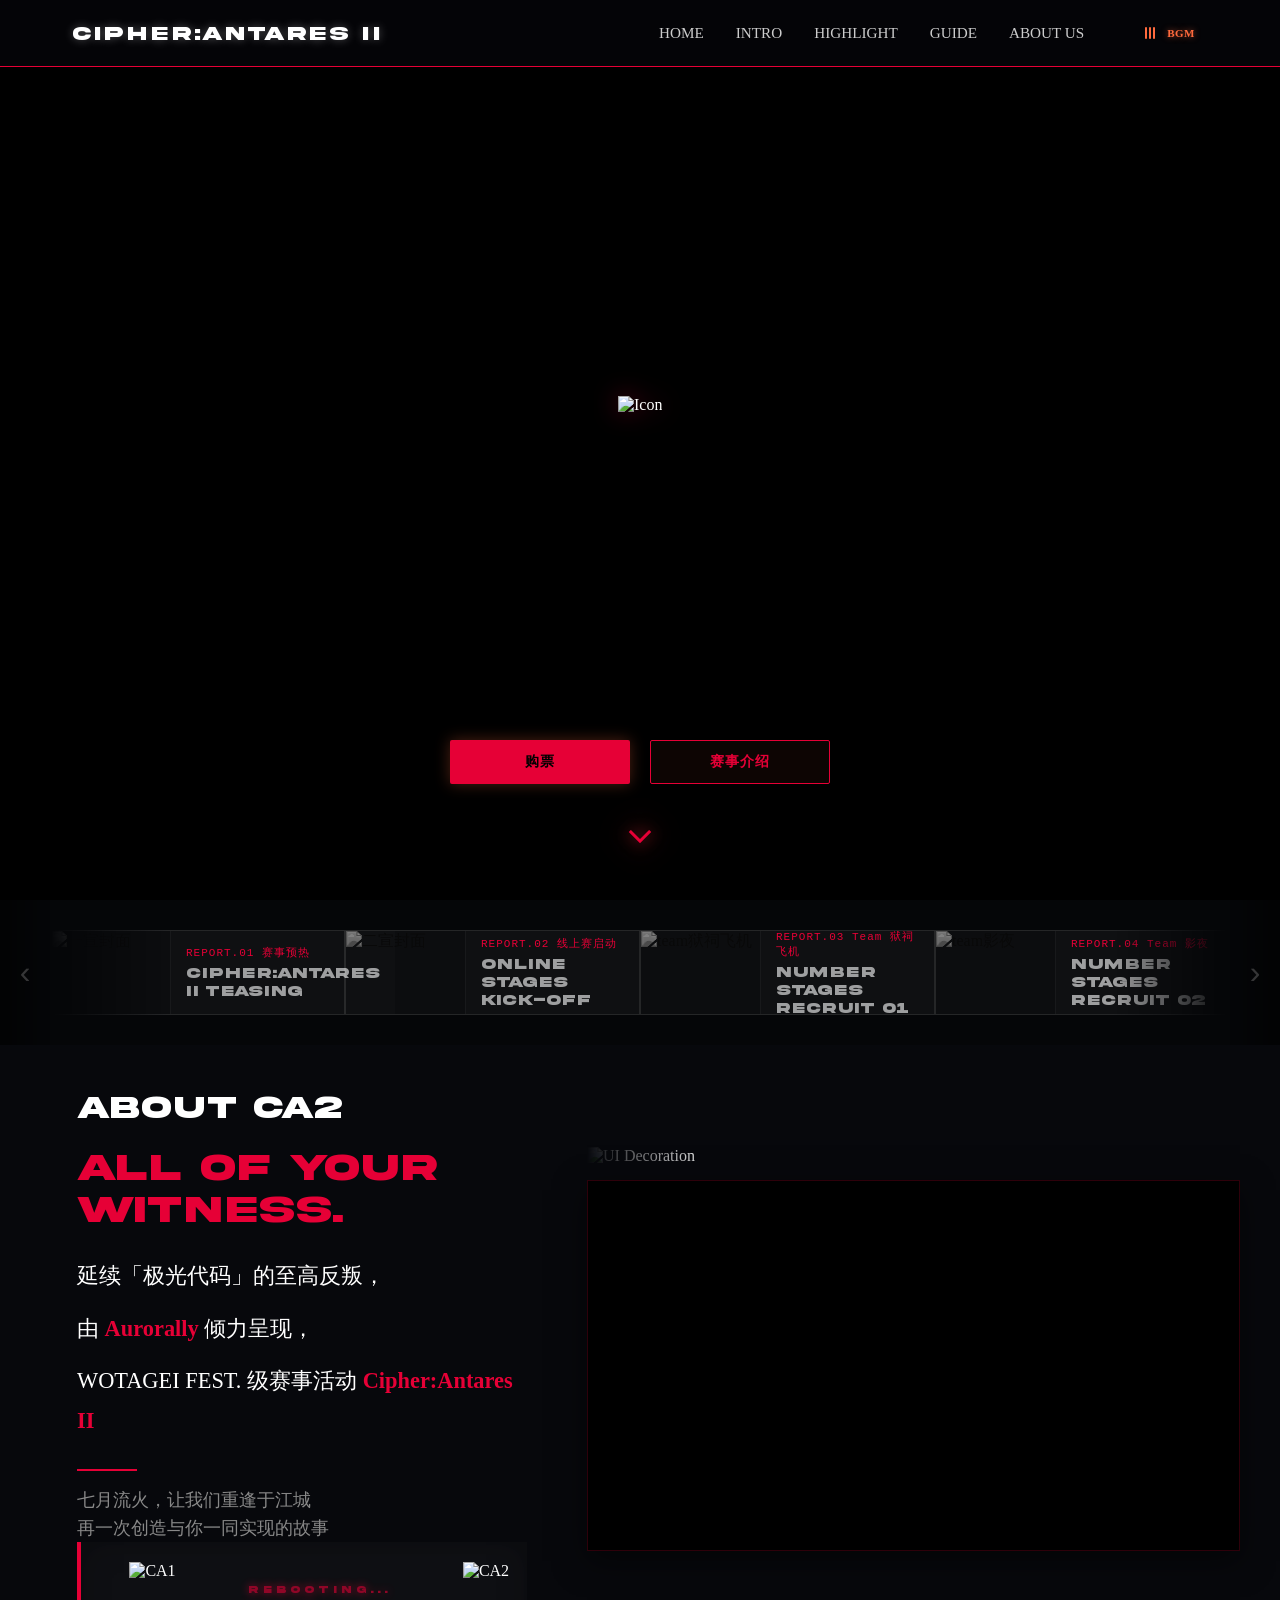
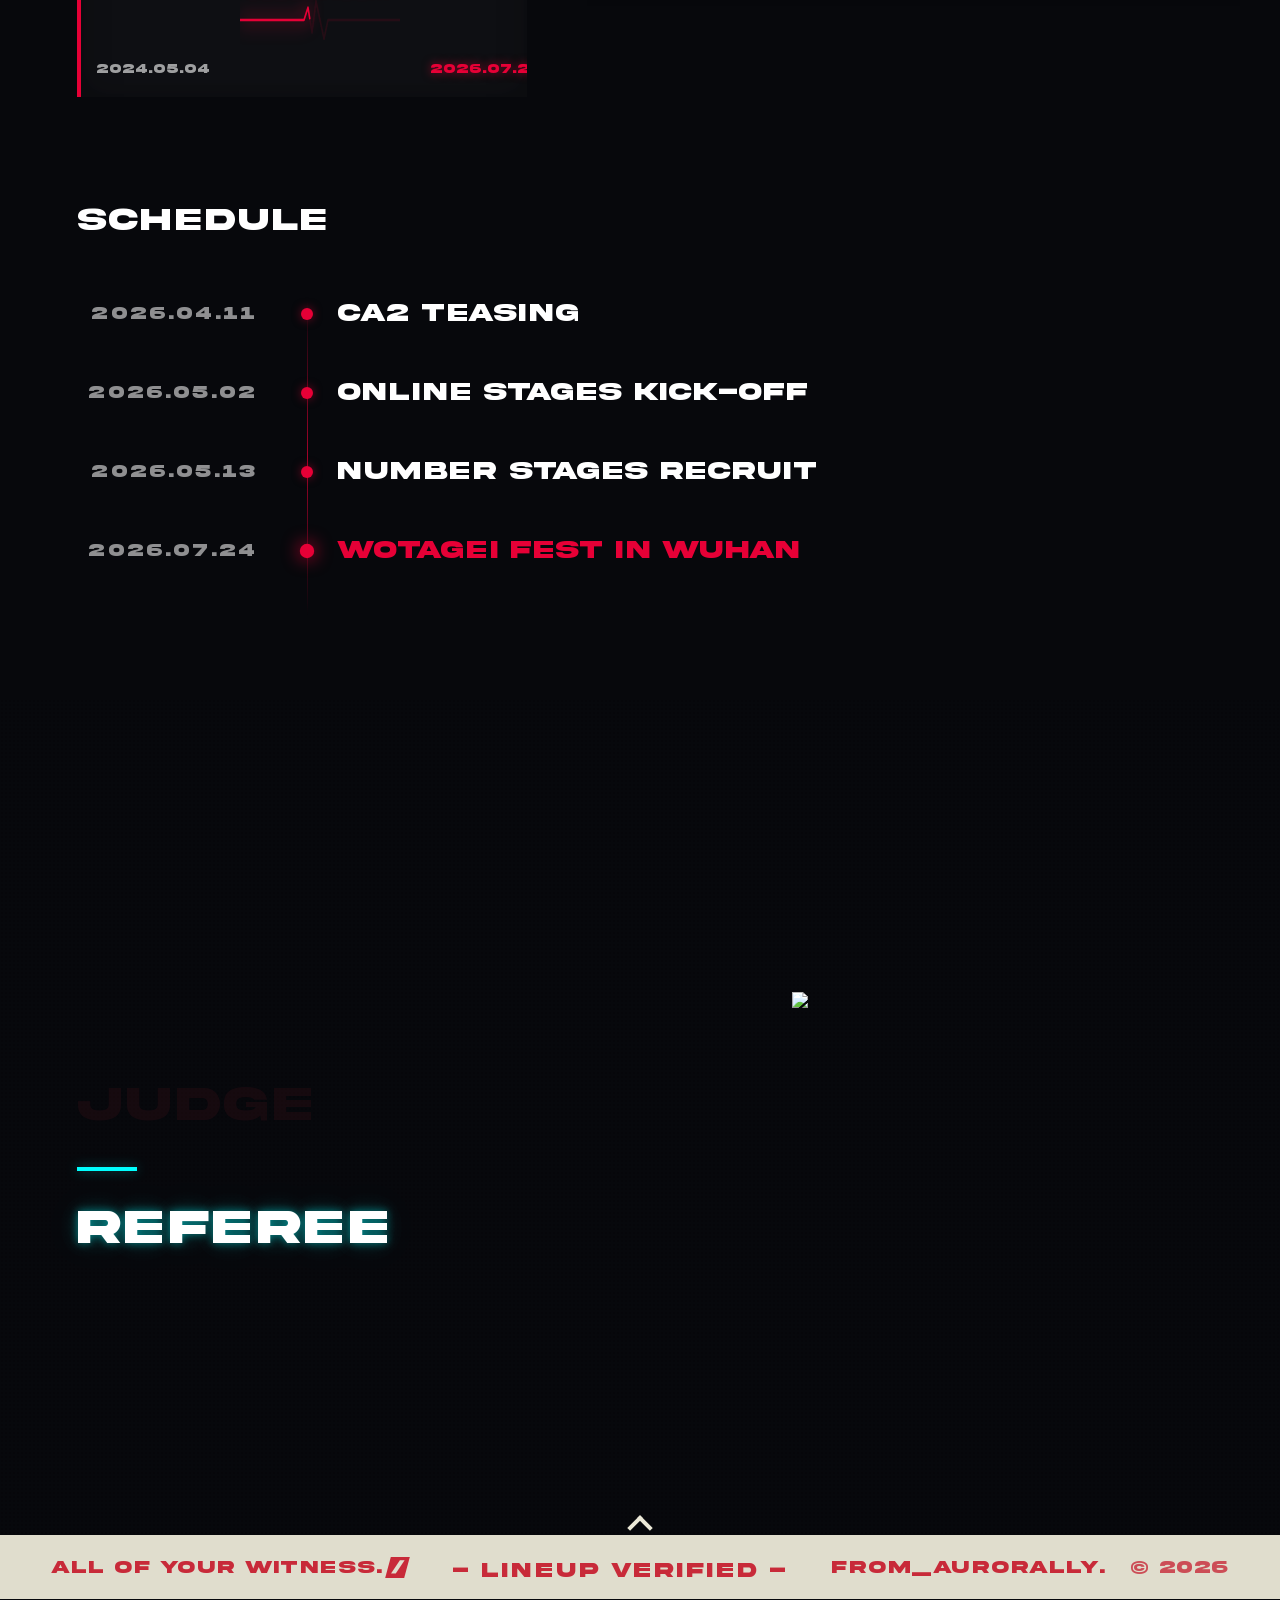
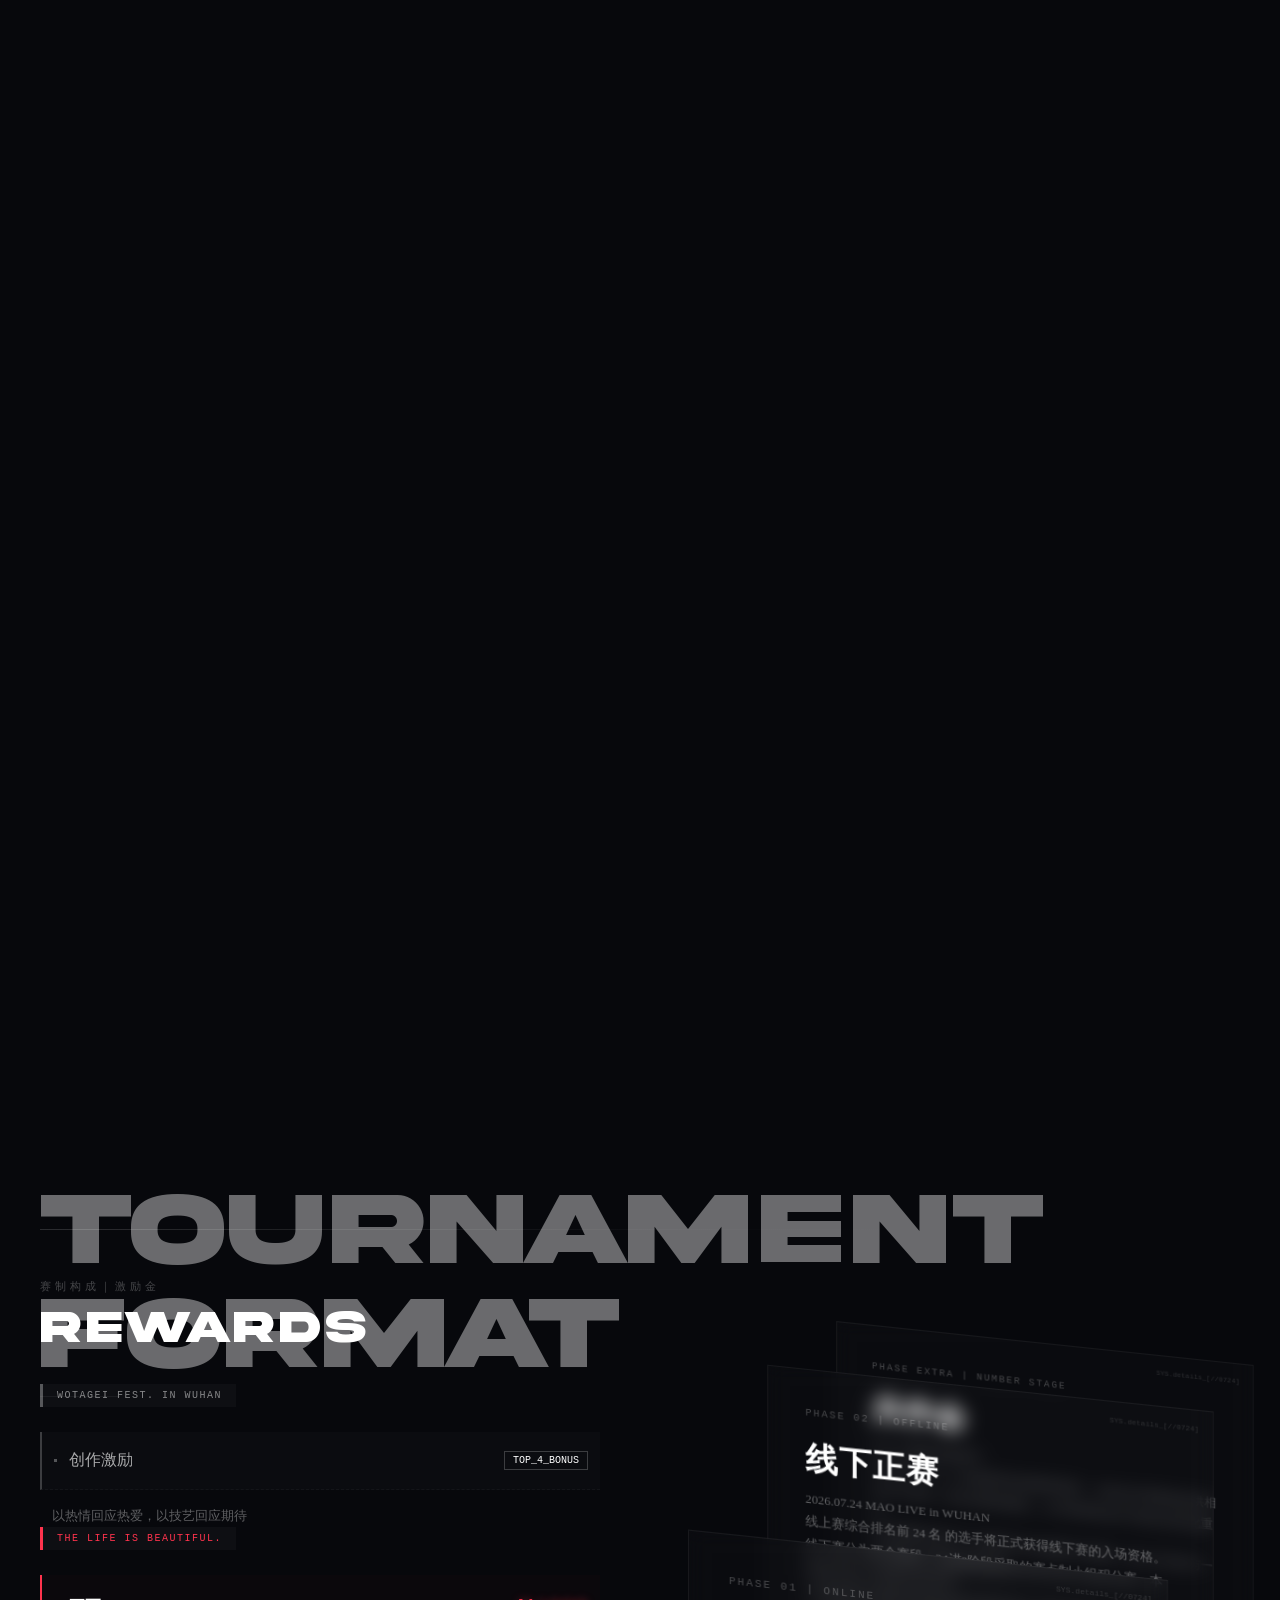
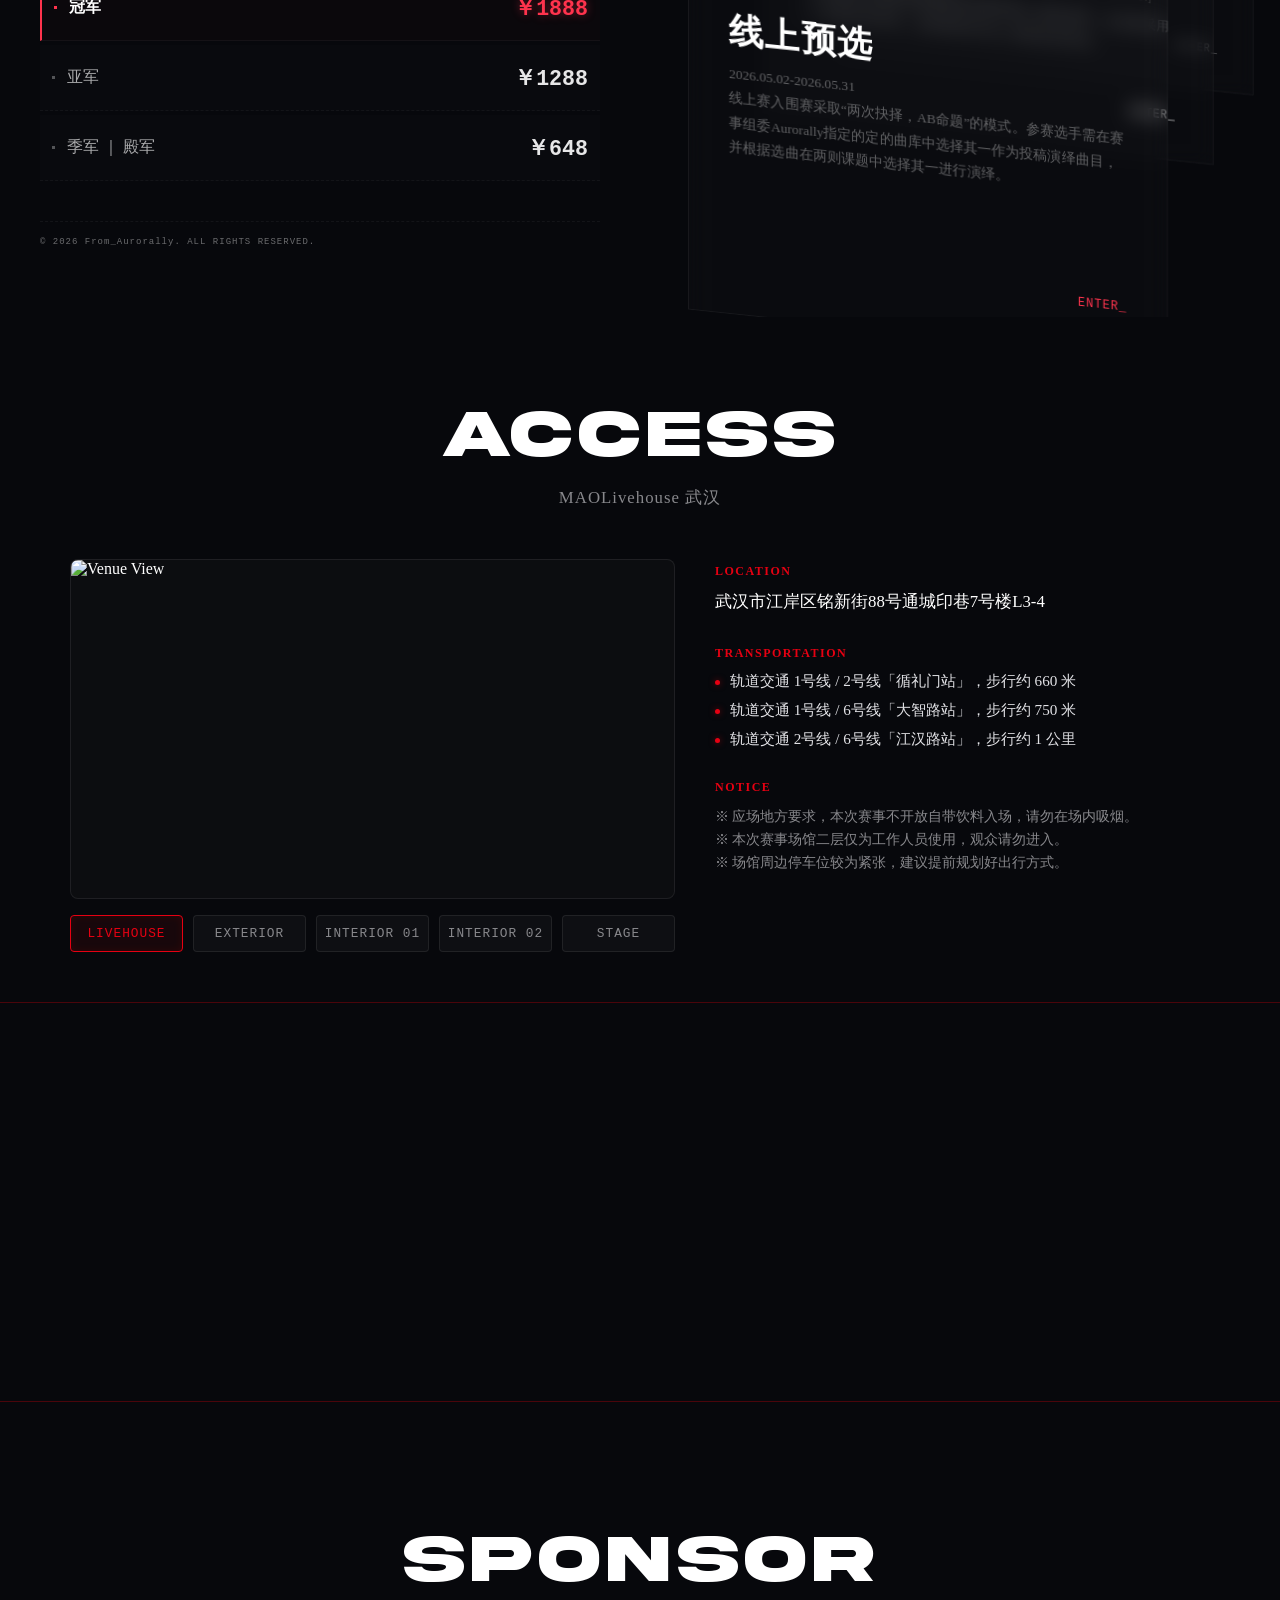
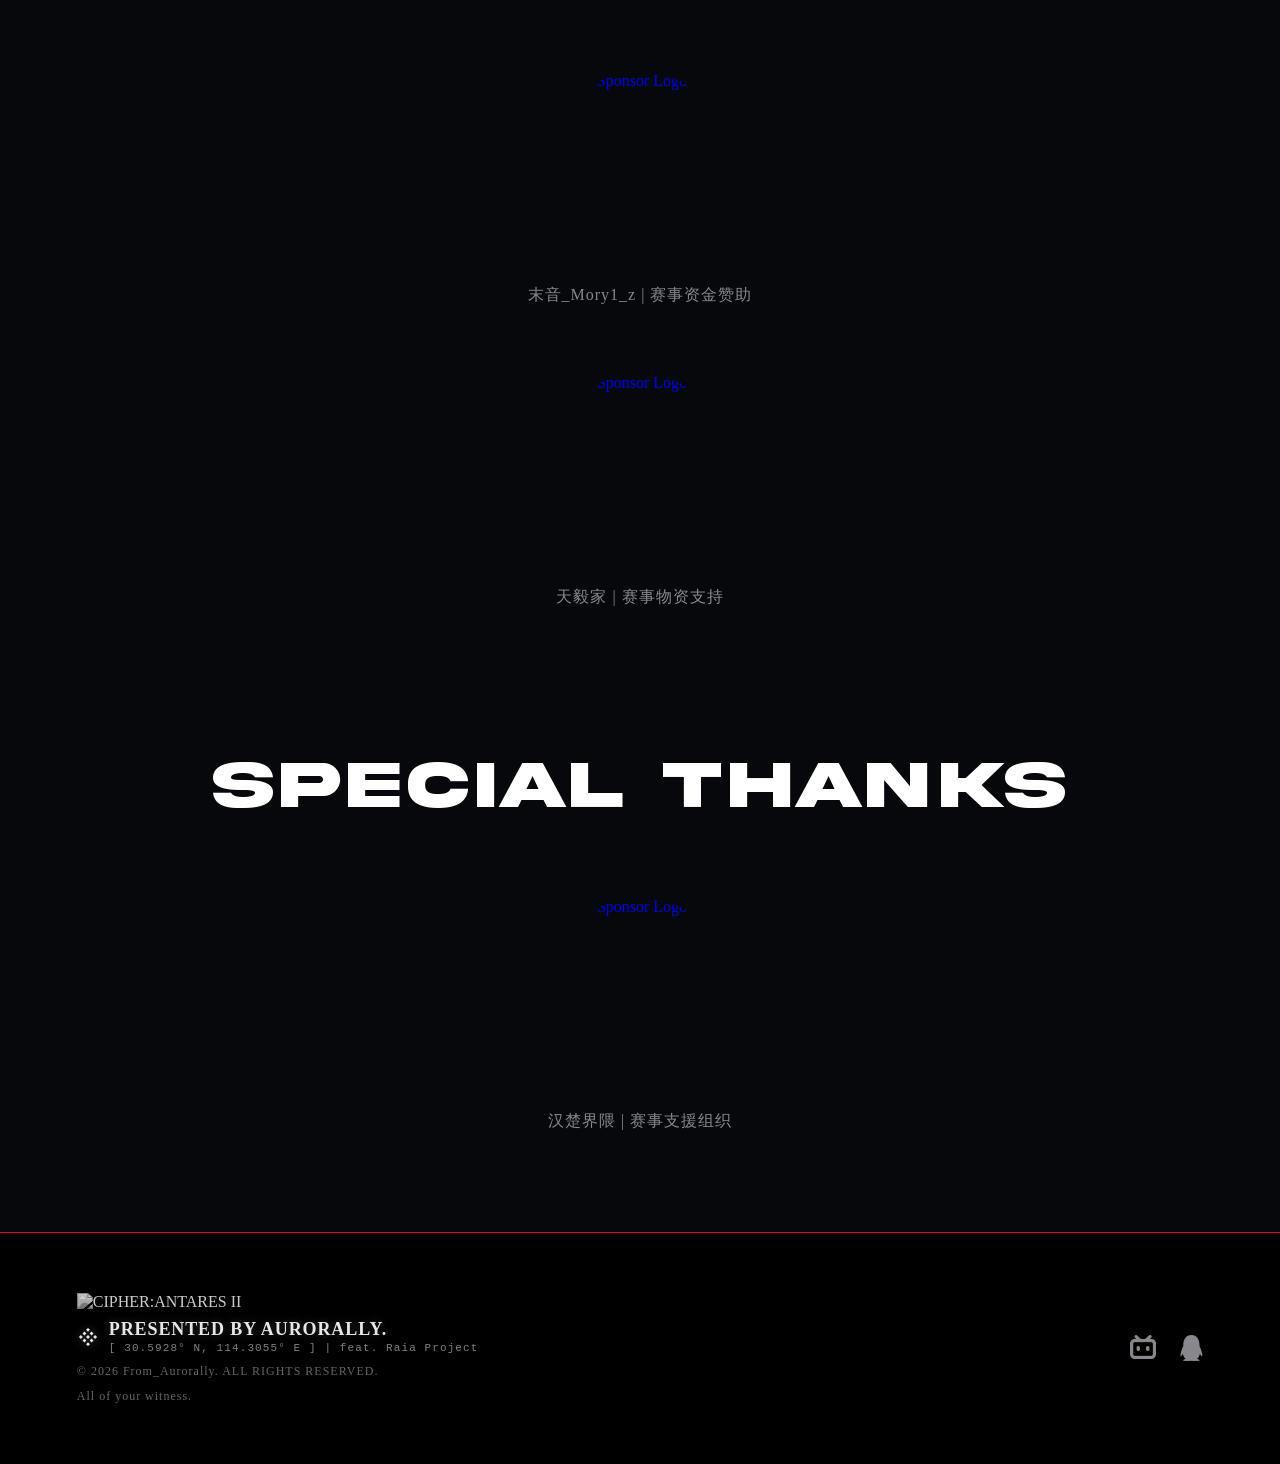
==== commit a52eb88f: "newsbar fix" ====
--- a/index.html
+++ b/index.html
@@ -191,11 +191,11 @@
           </div>
         </a>
 
-        <a href="https://b23.tv/xxx" target="_blank" class="ticker-card">
-          <div class="card-img-wrap"><img src="https://togetsu.top/images/logo/ca2logo.png" alt="logo"></div>
-          <div class="card-info">
-            <span class="tag">REPORT.08</span>
-            <span class="name">coming soon</span>
+        <a href="https://aurorally.cc/highlight.html" target="_blank" class="ticker-card">
+          <div class="card-img-wrap"><img src="https://togetsu.top/images/news/零宣封面.webp" alt="logo"></div>
+          <div class="card-info">
+            <span class="tag">REPORT.08 选手场贩更新</span>
+            <span class="name">PLAYER & GOODS INFO</span>
           </div>
         </a>
 
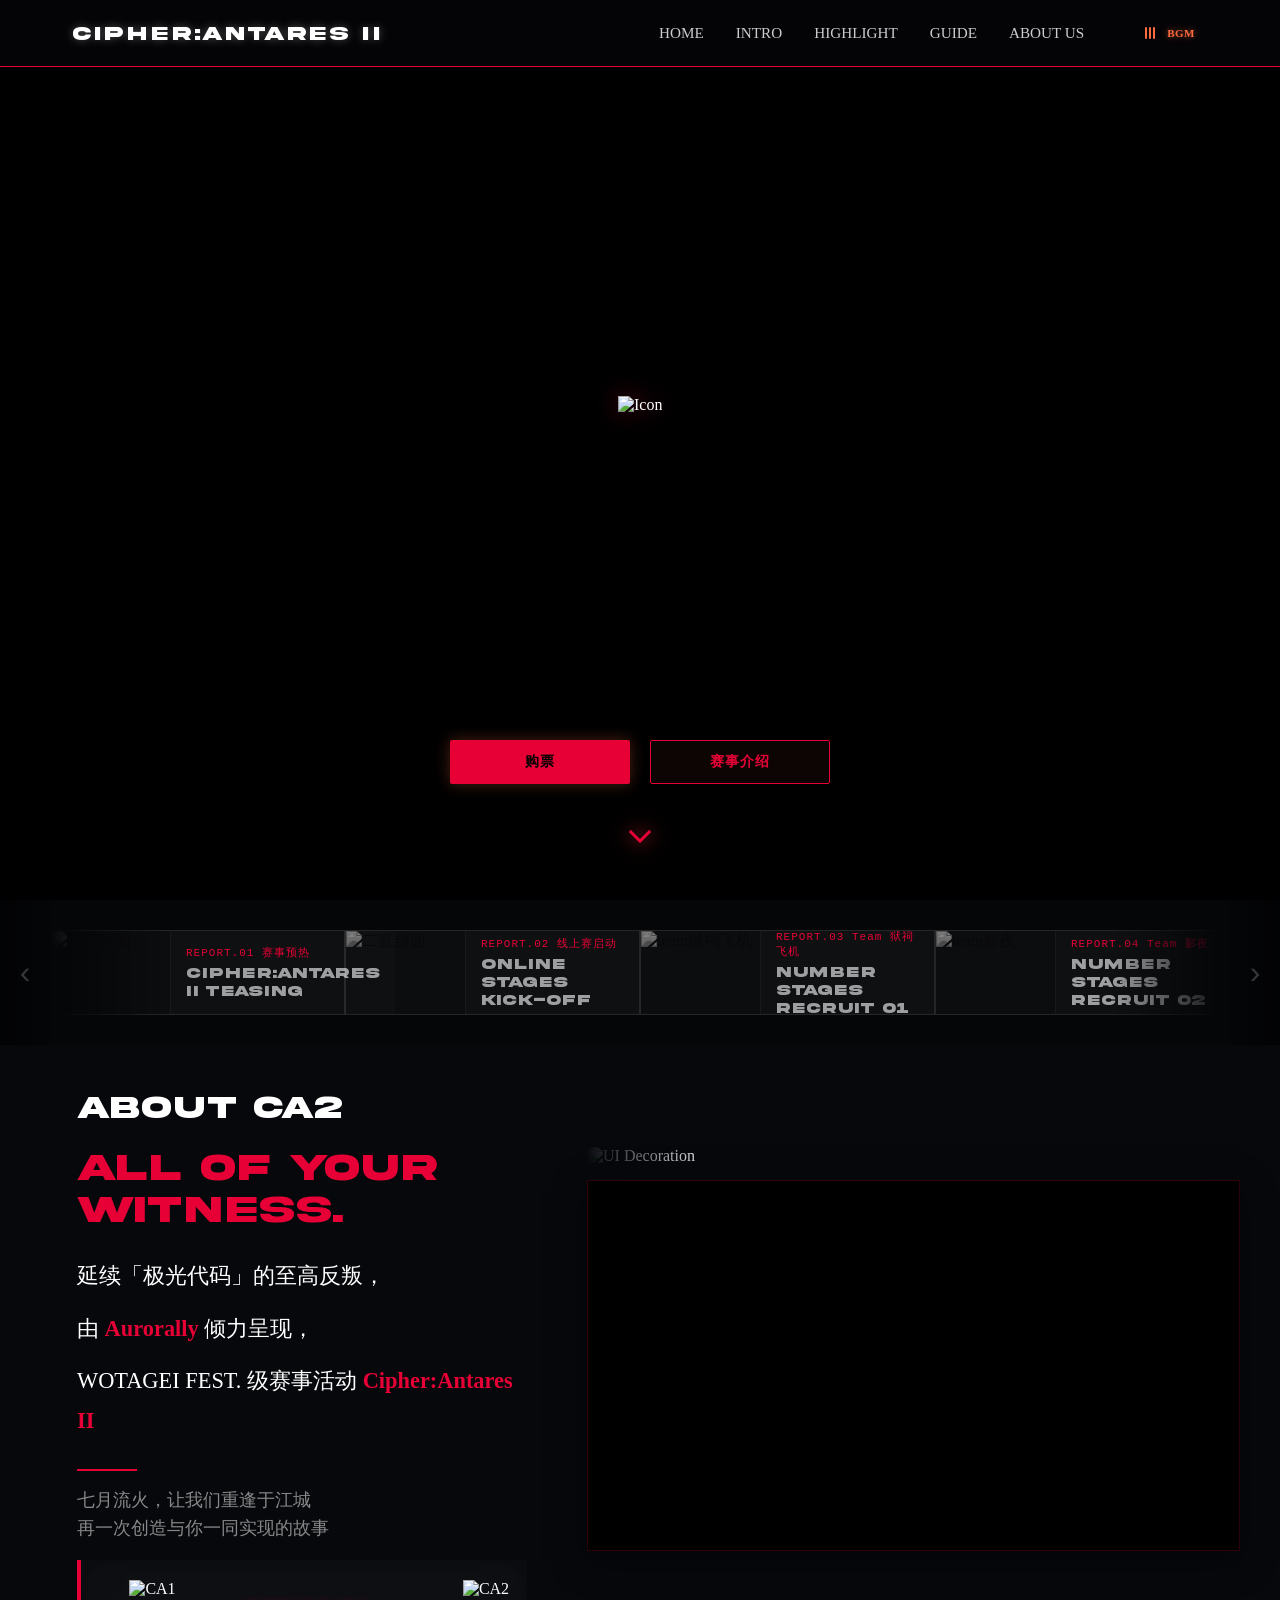
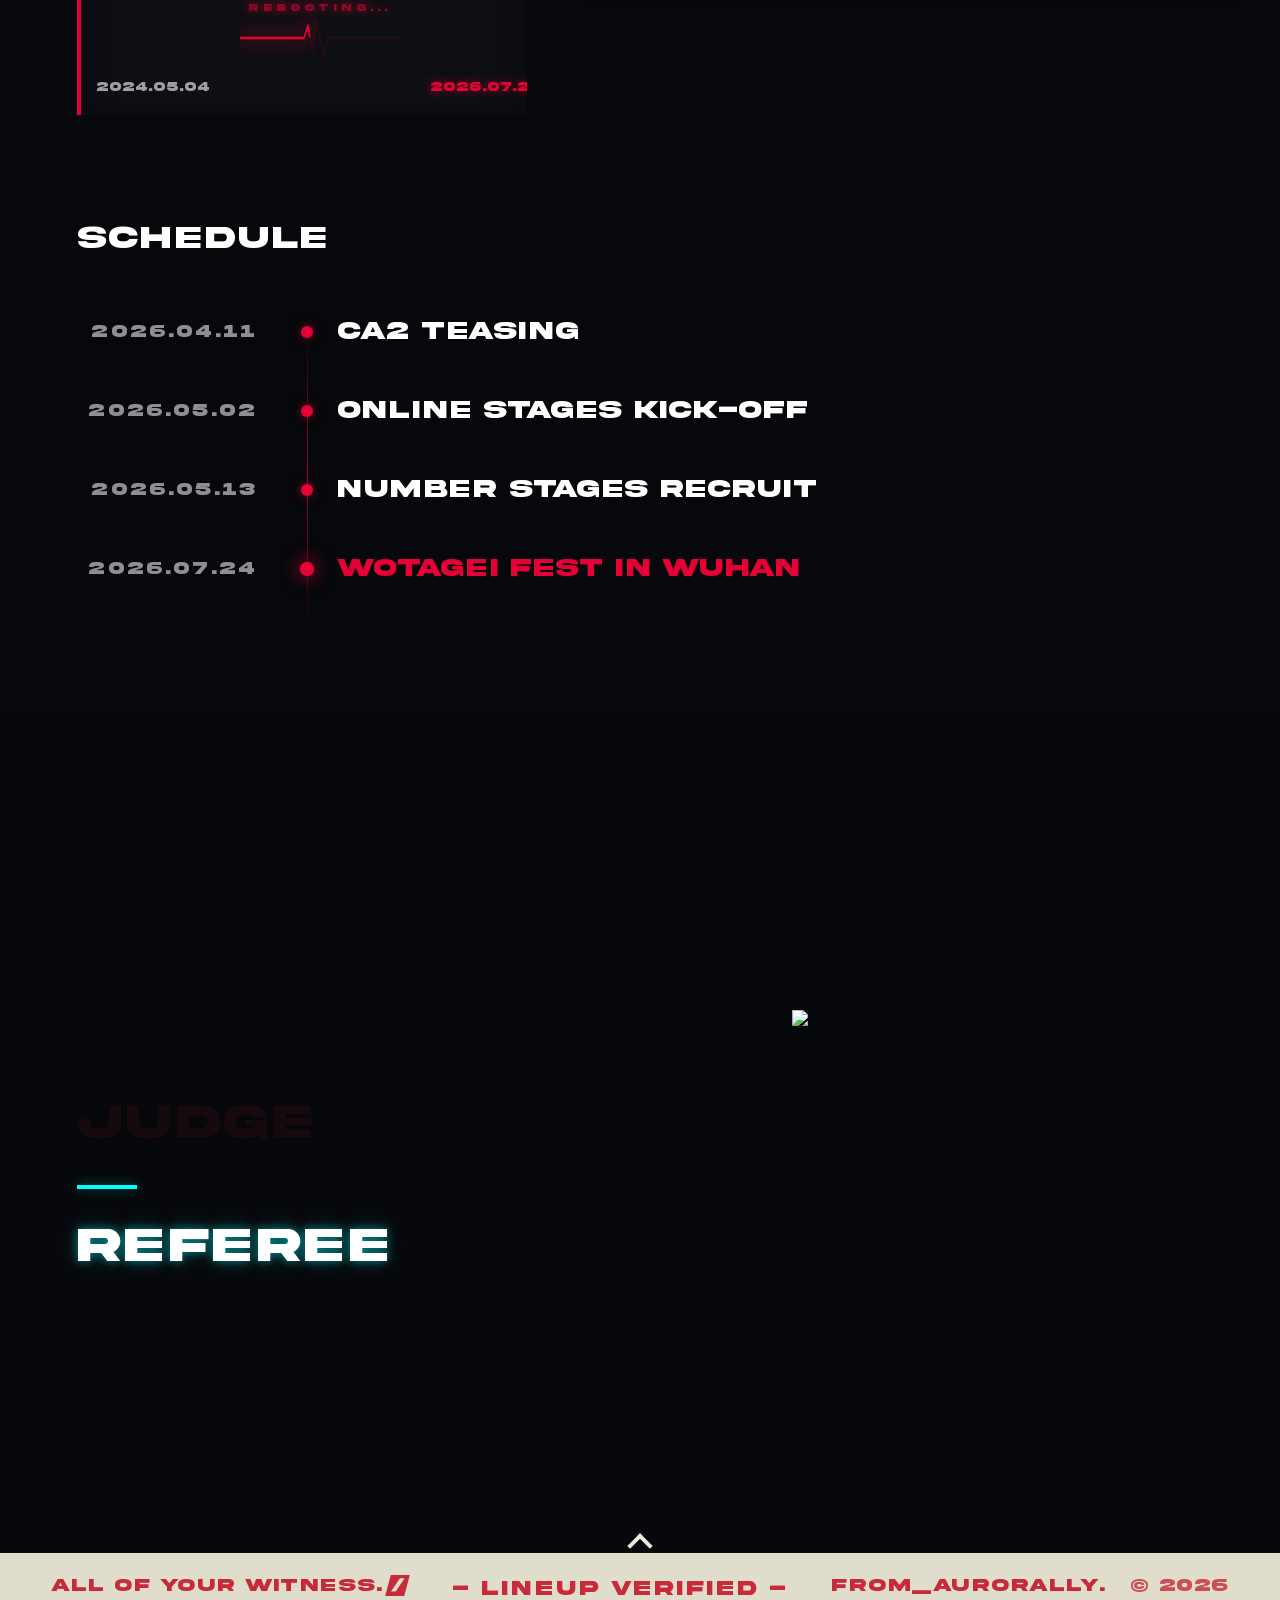
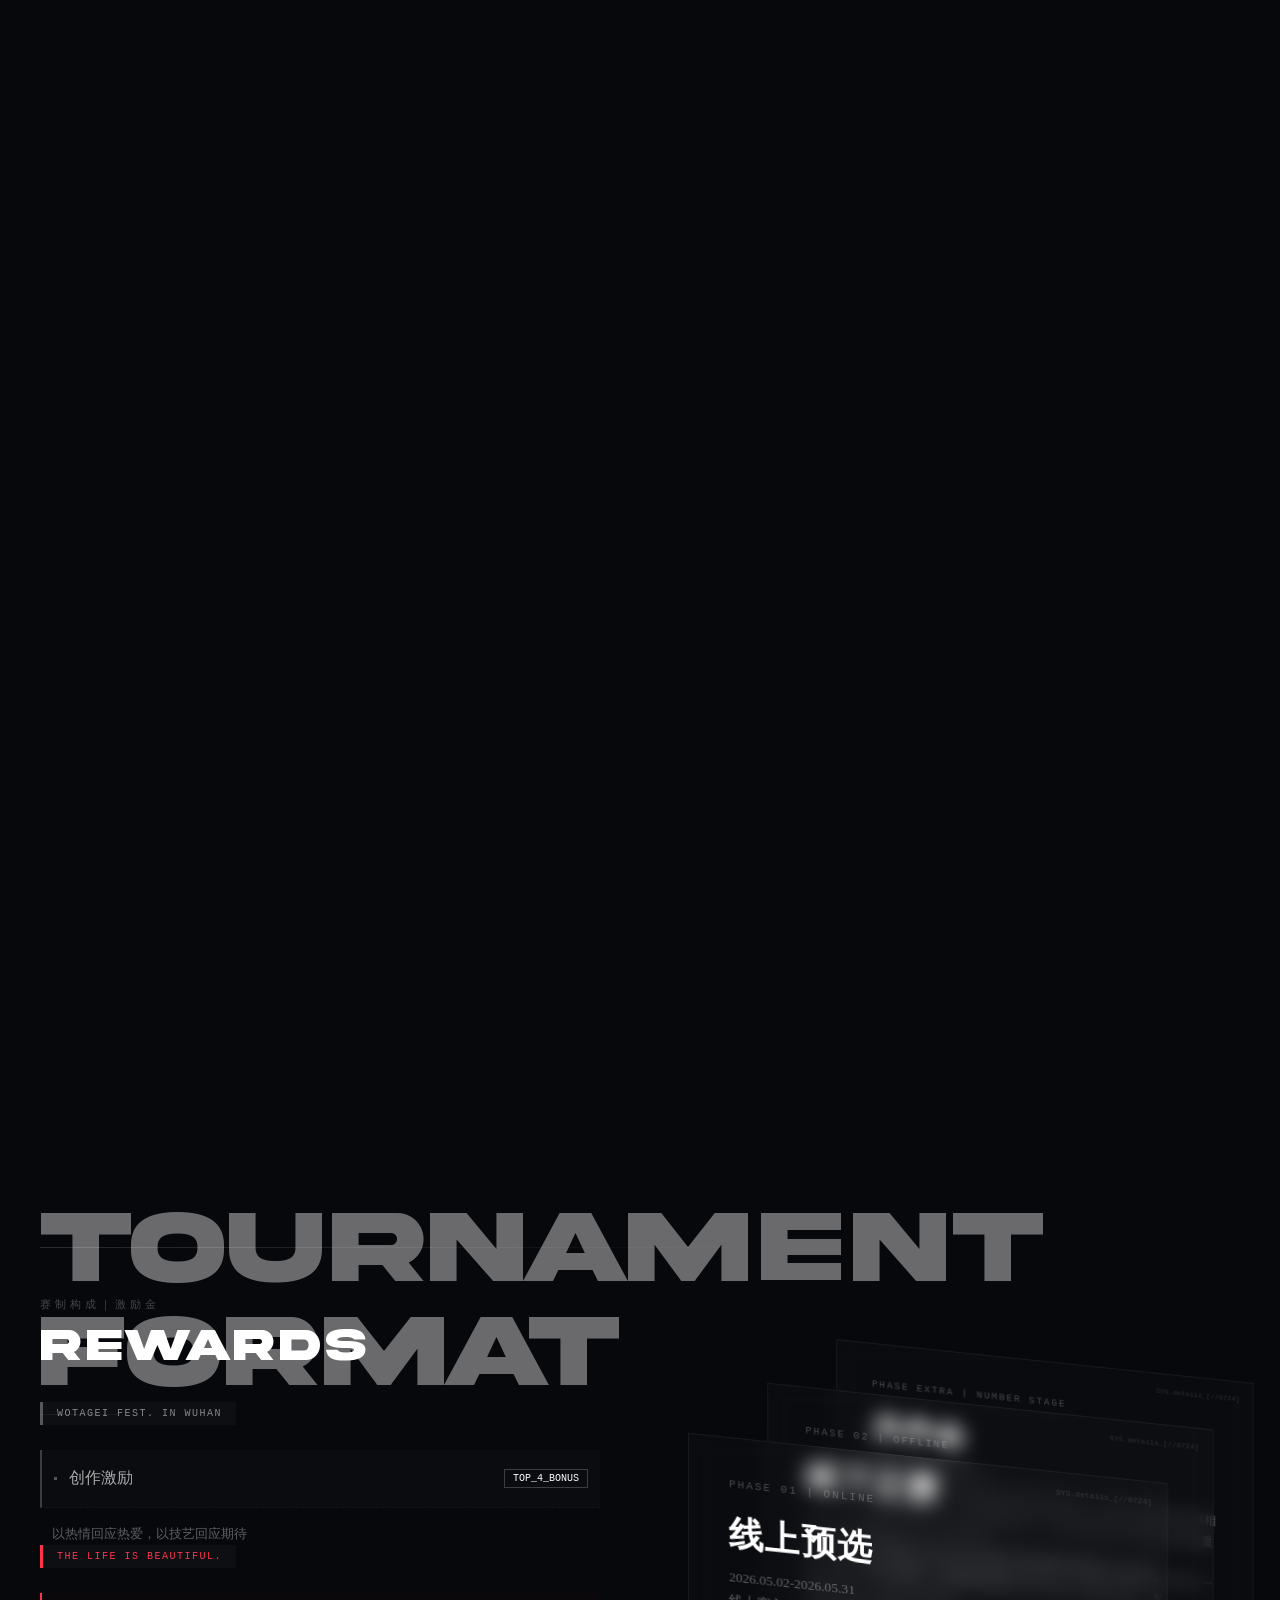
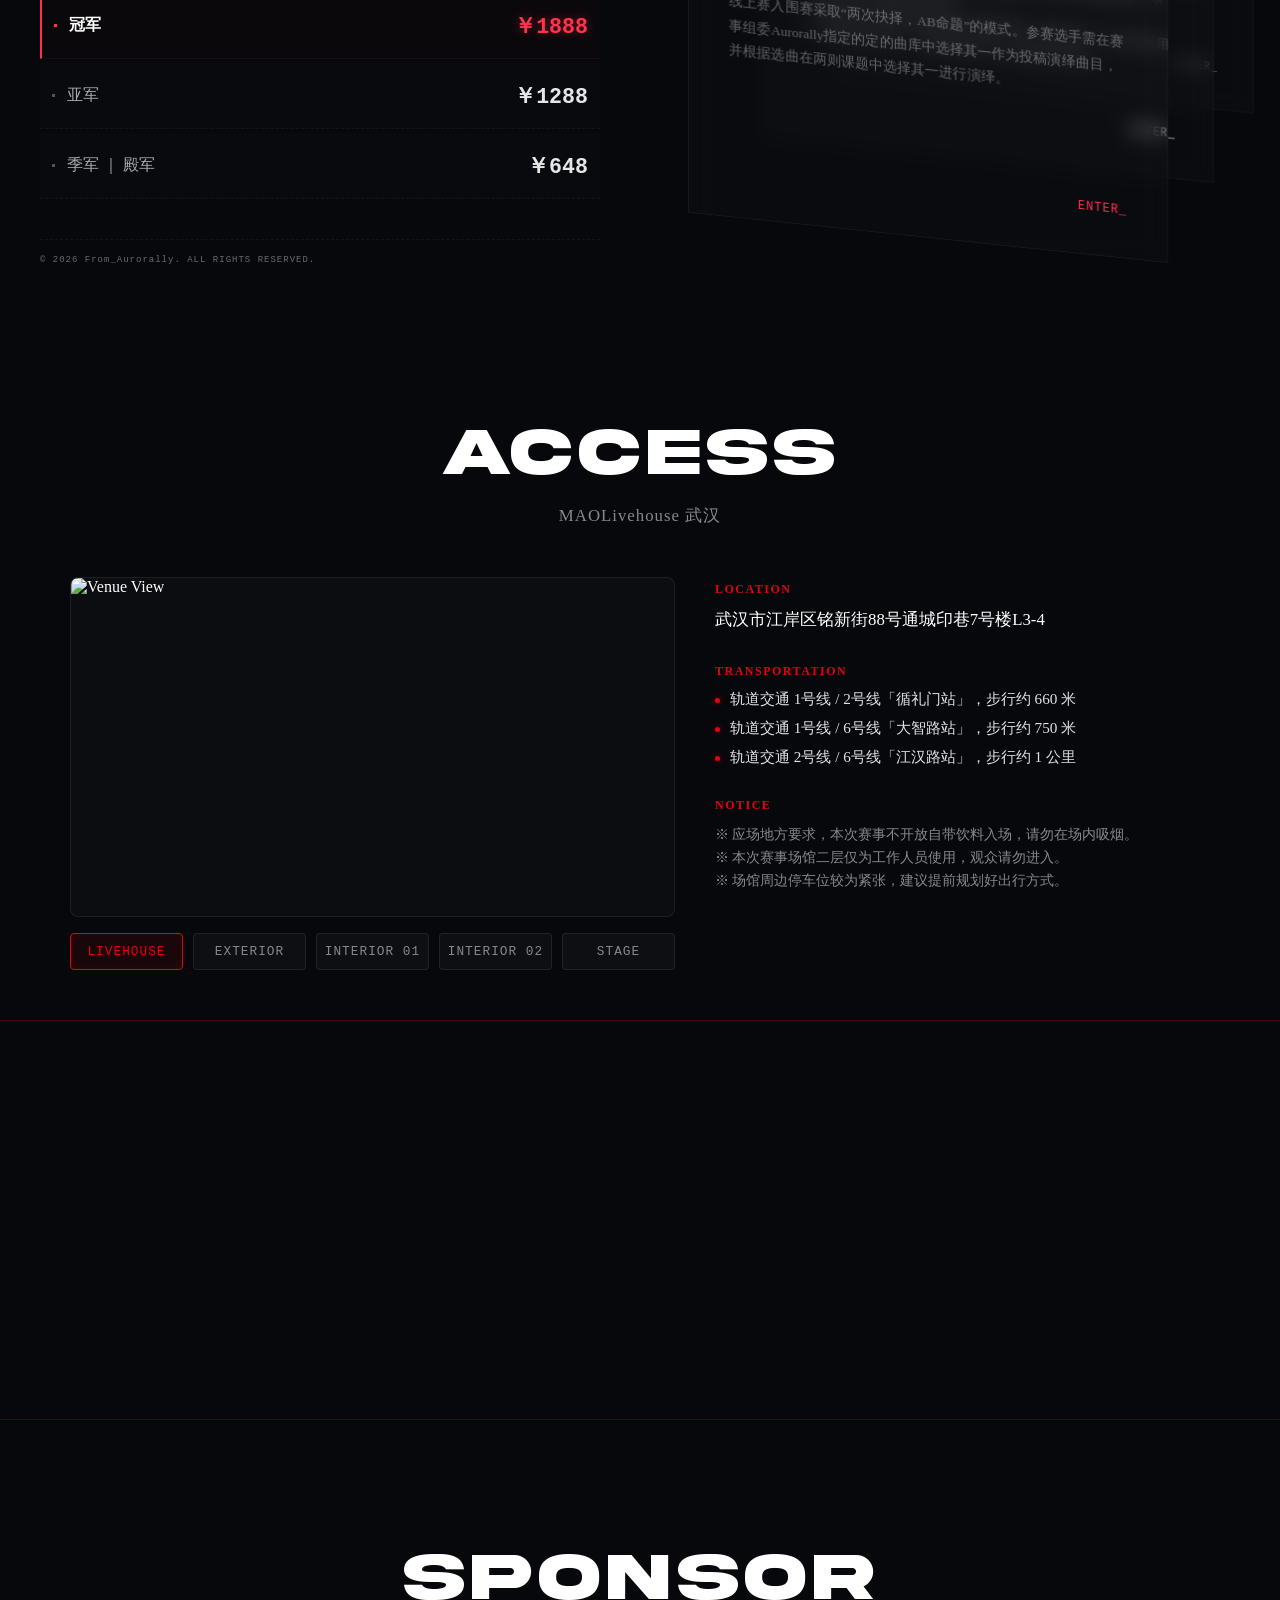
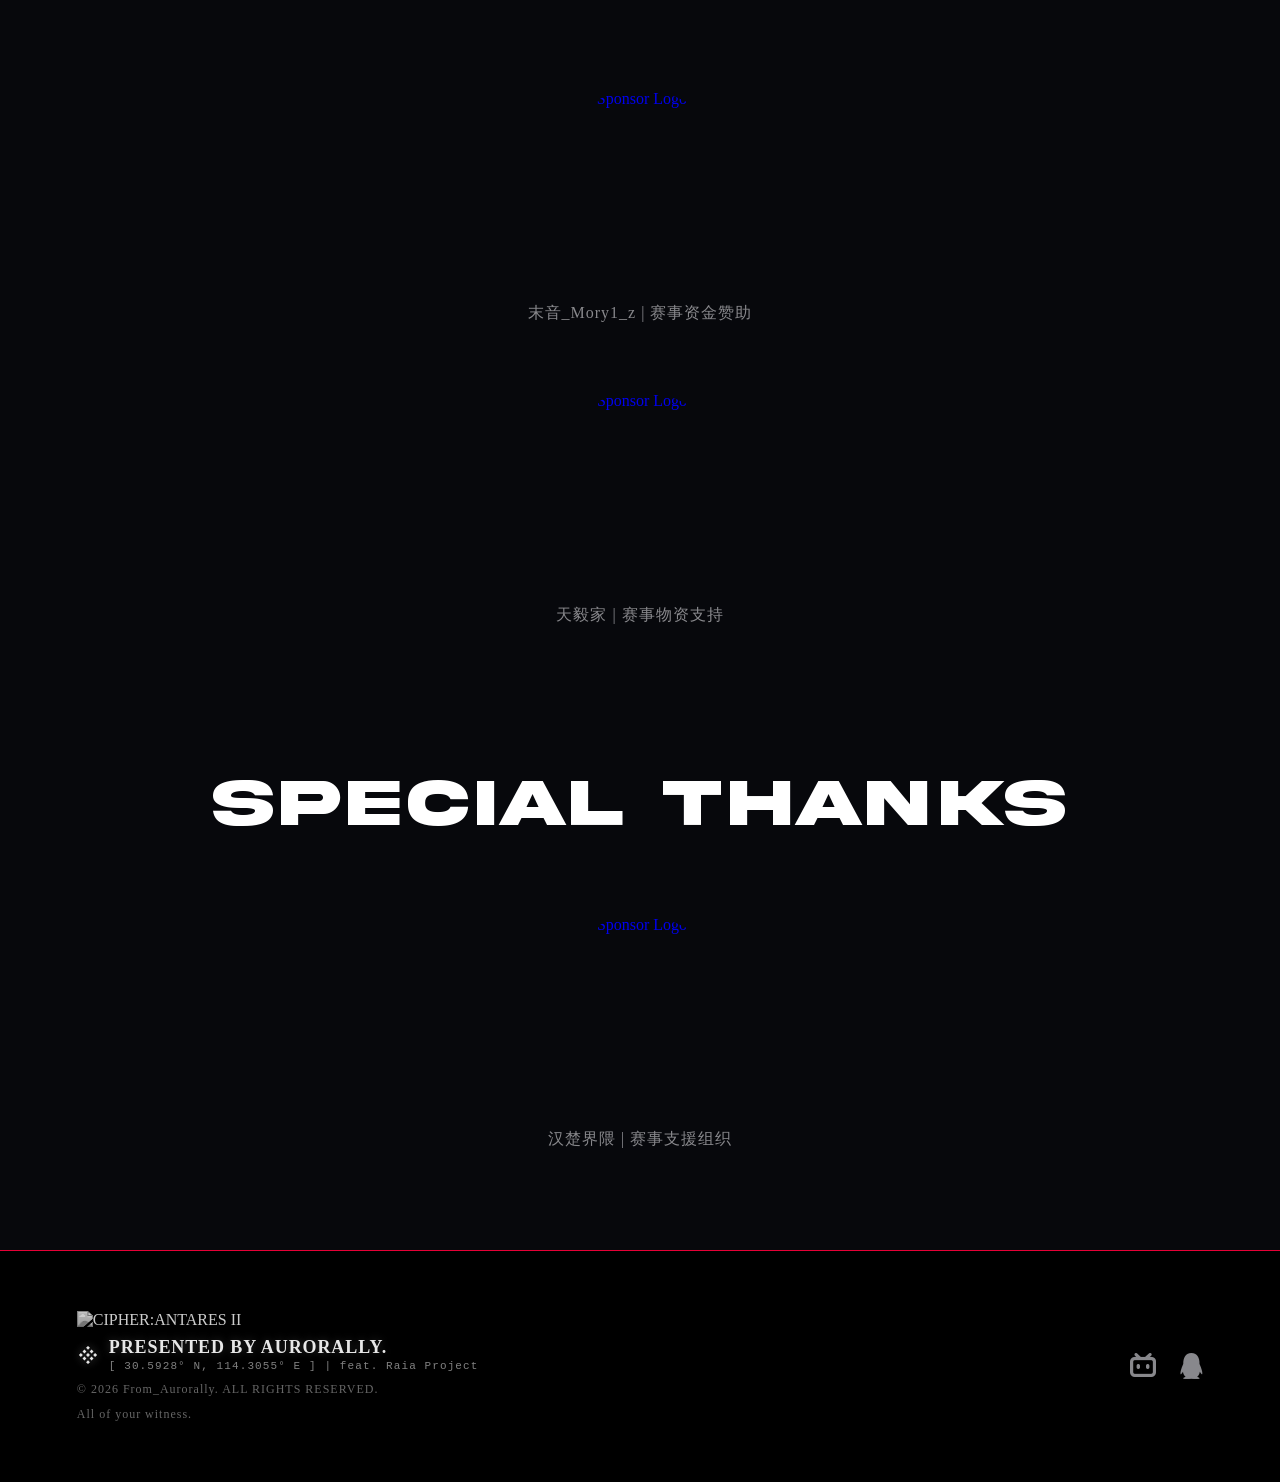
==== commit 6b25a9f1: "add player guide" ====
--- a/index.html
+++ b/index.html
@@ -220,7 +220,7 @@
       </div>
       <div class="desc-divider"></div>
       <p class="p-sub">七月流火，让我们重逢于江城</p>
-      <p class="p-sub">再一次创造与你一同实现的故事</p>
+      <p class="p-sub">再一次创造与你一同实现的故事</p><br>
       
       <div class="evolution-path">
         <div class="logo-box old">
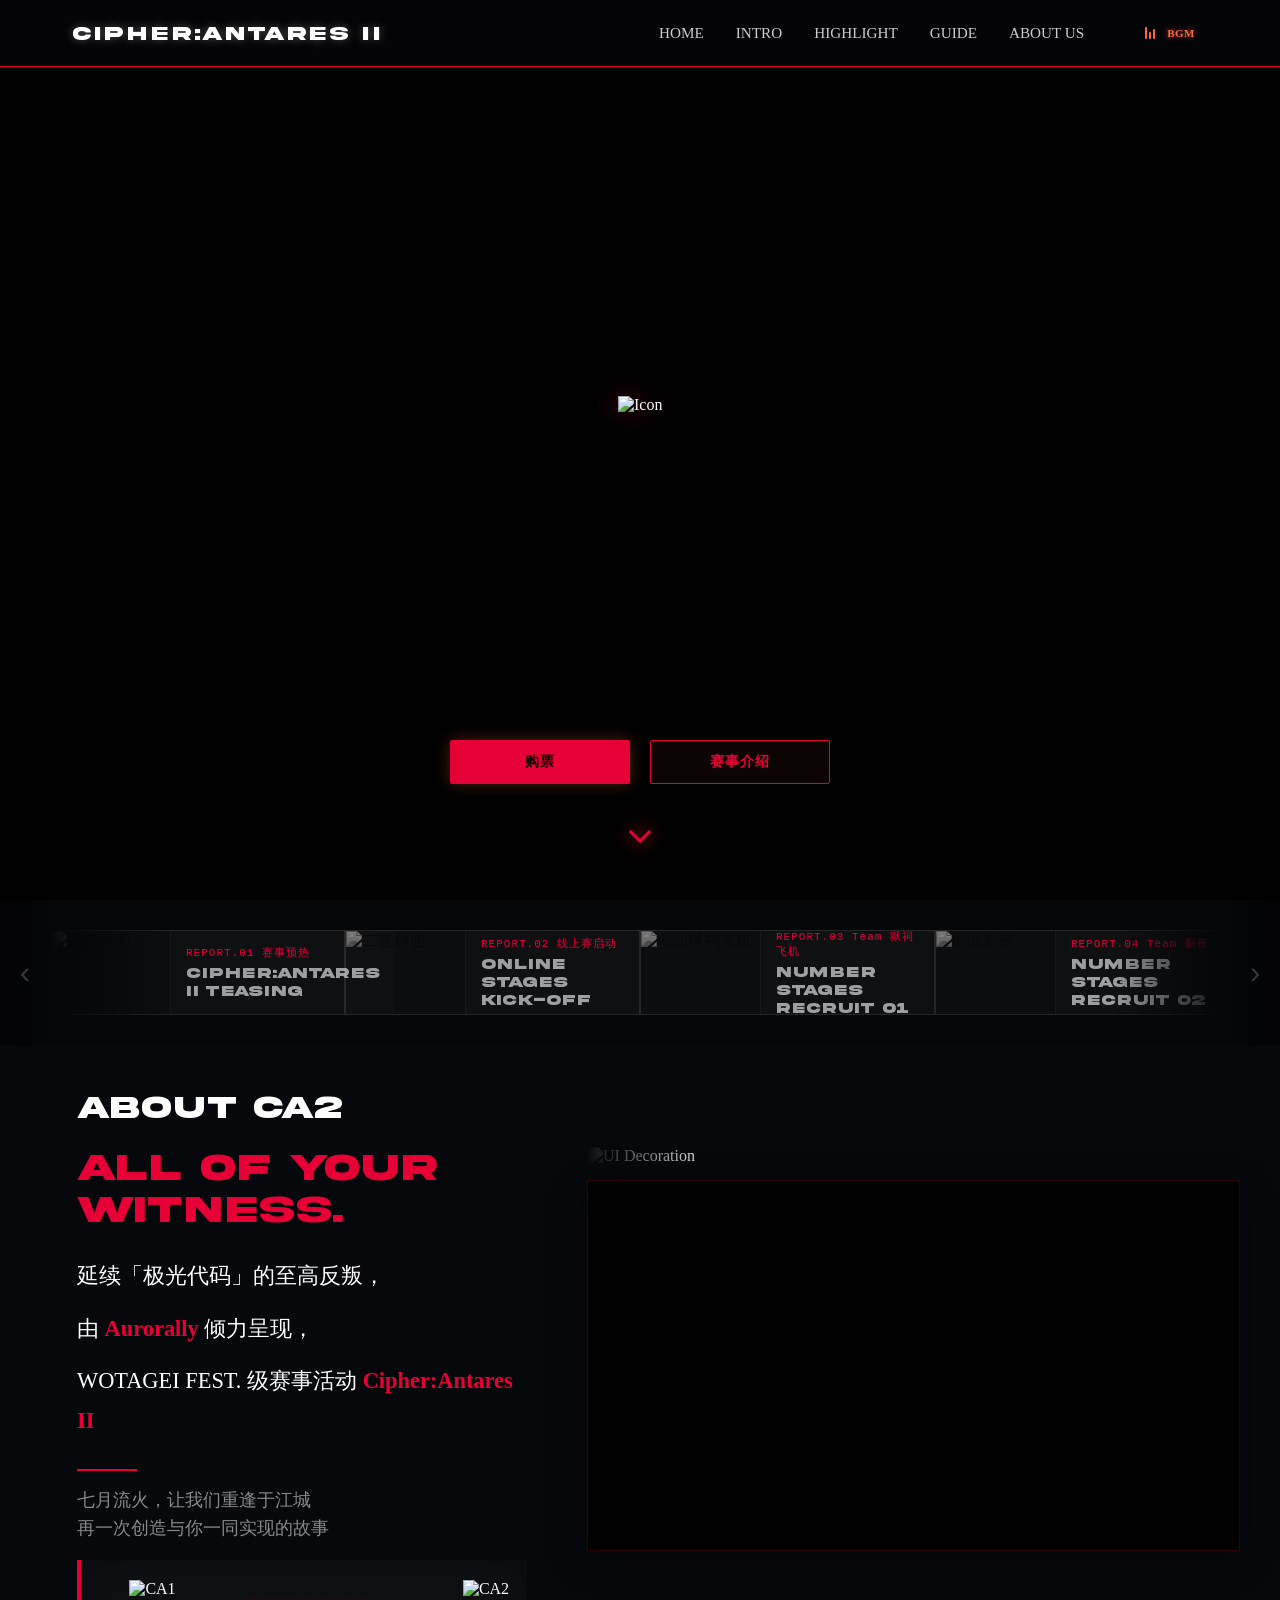
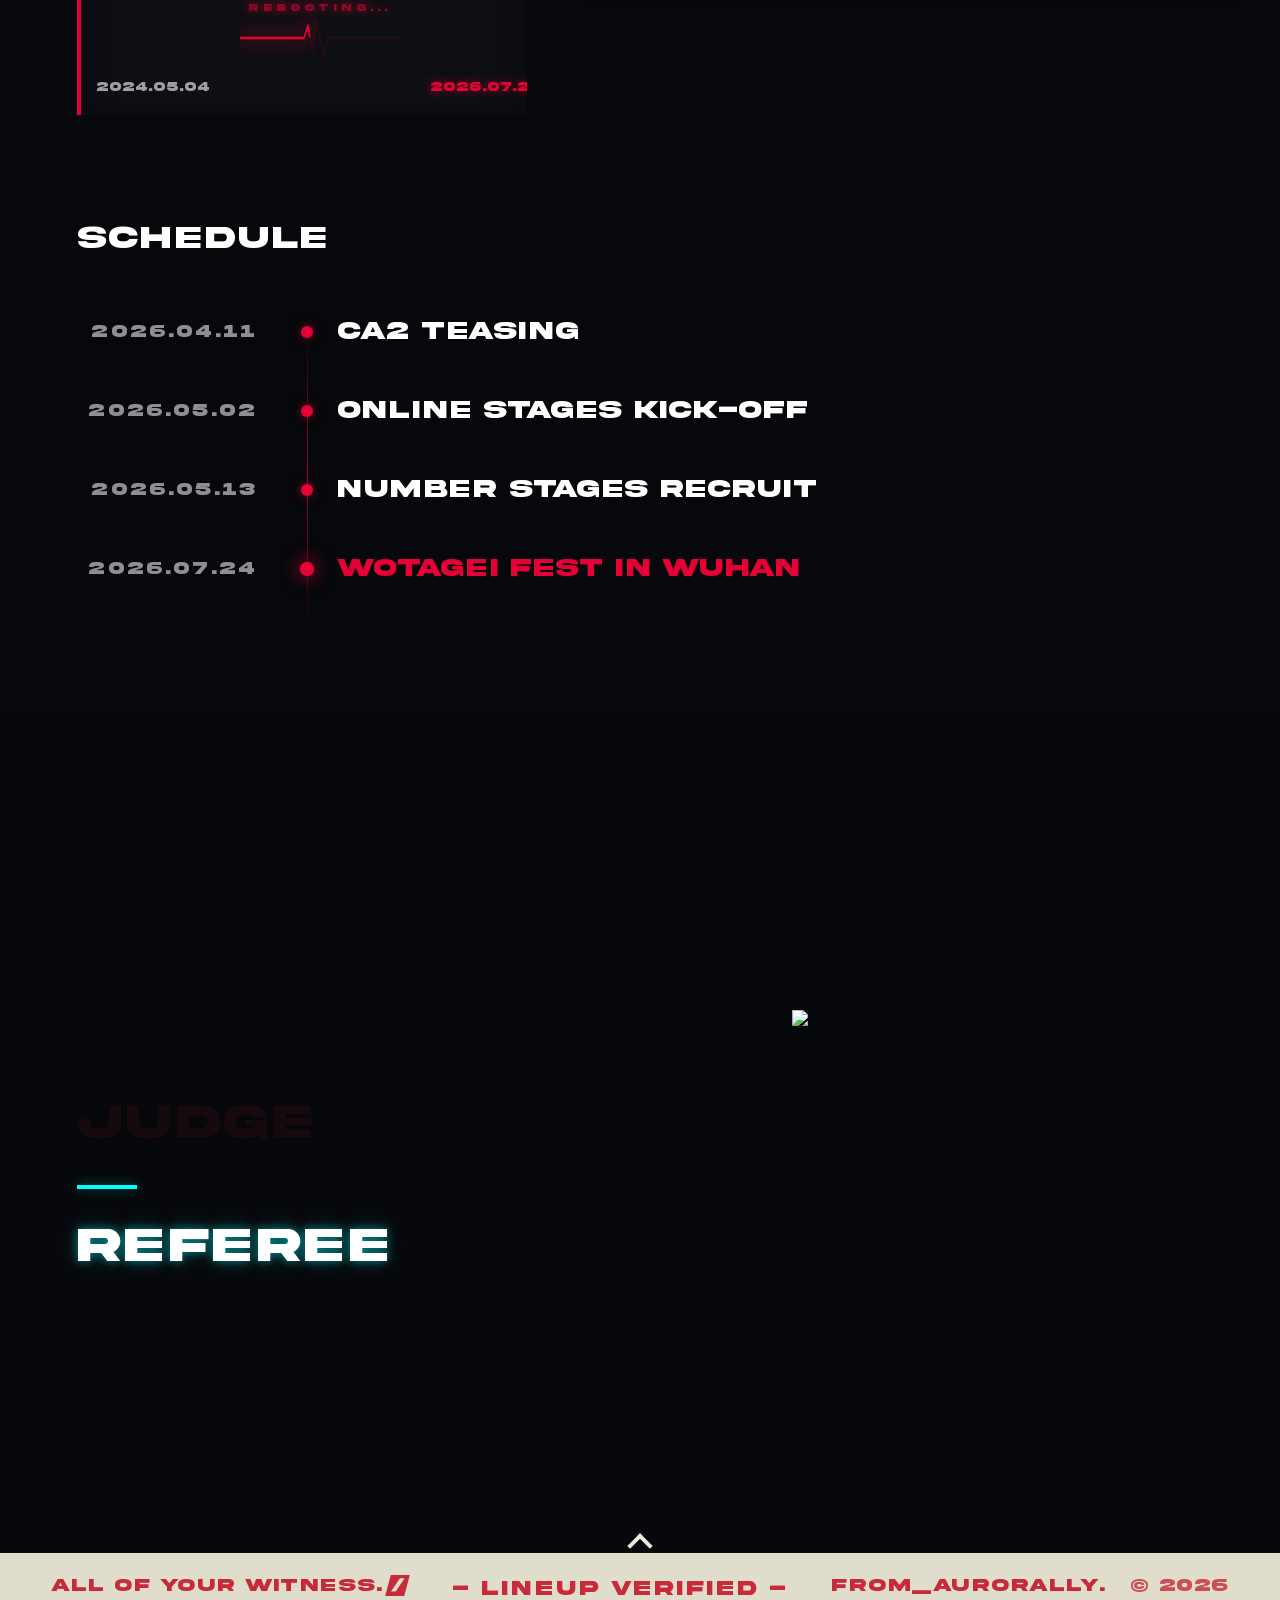
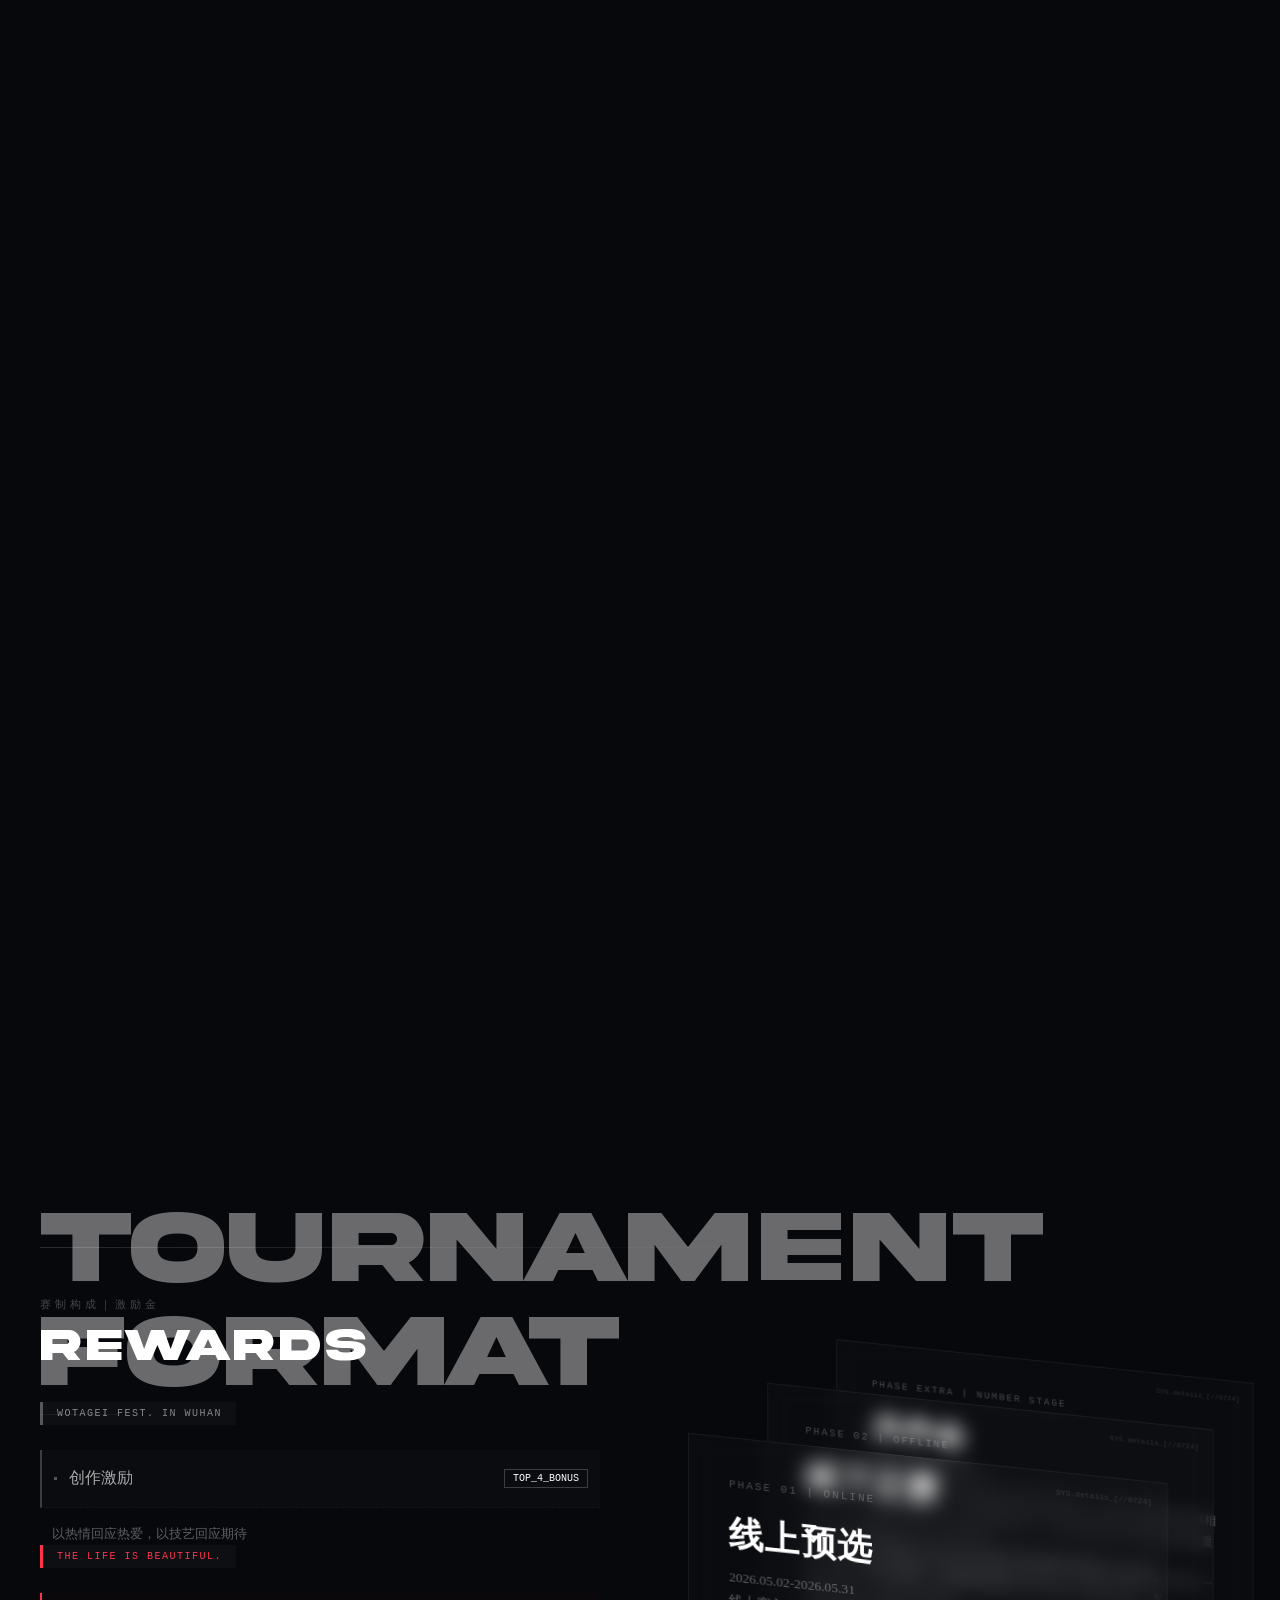
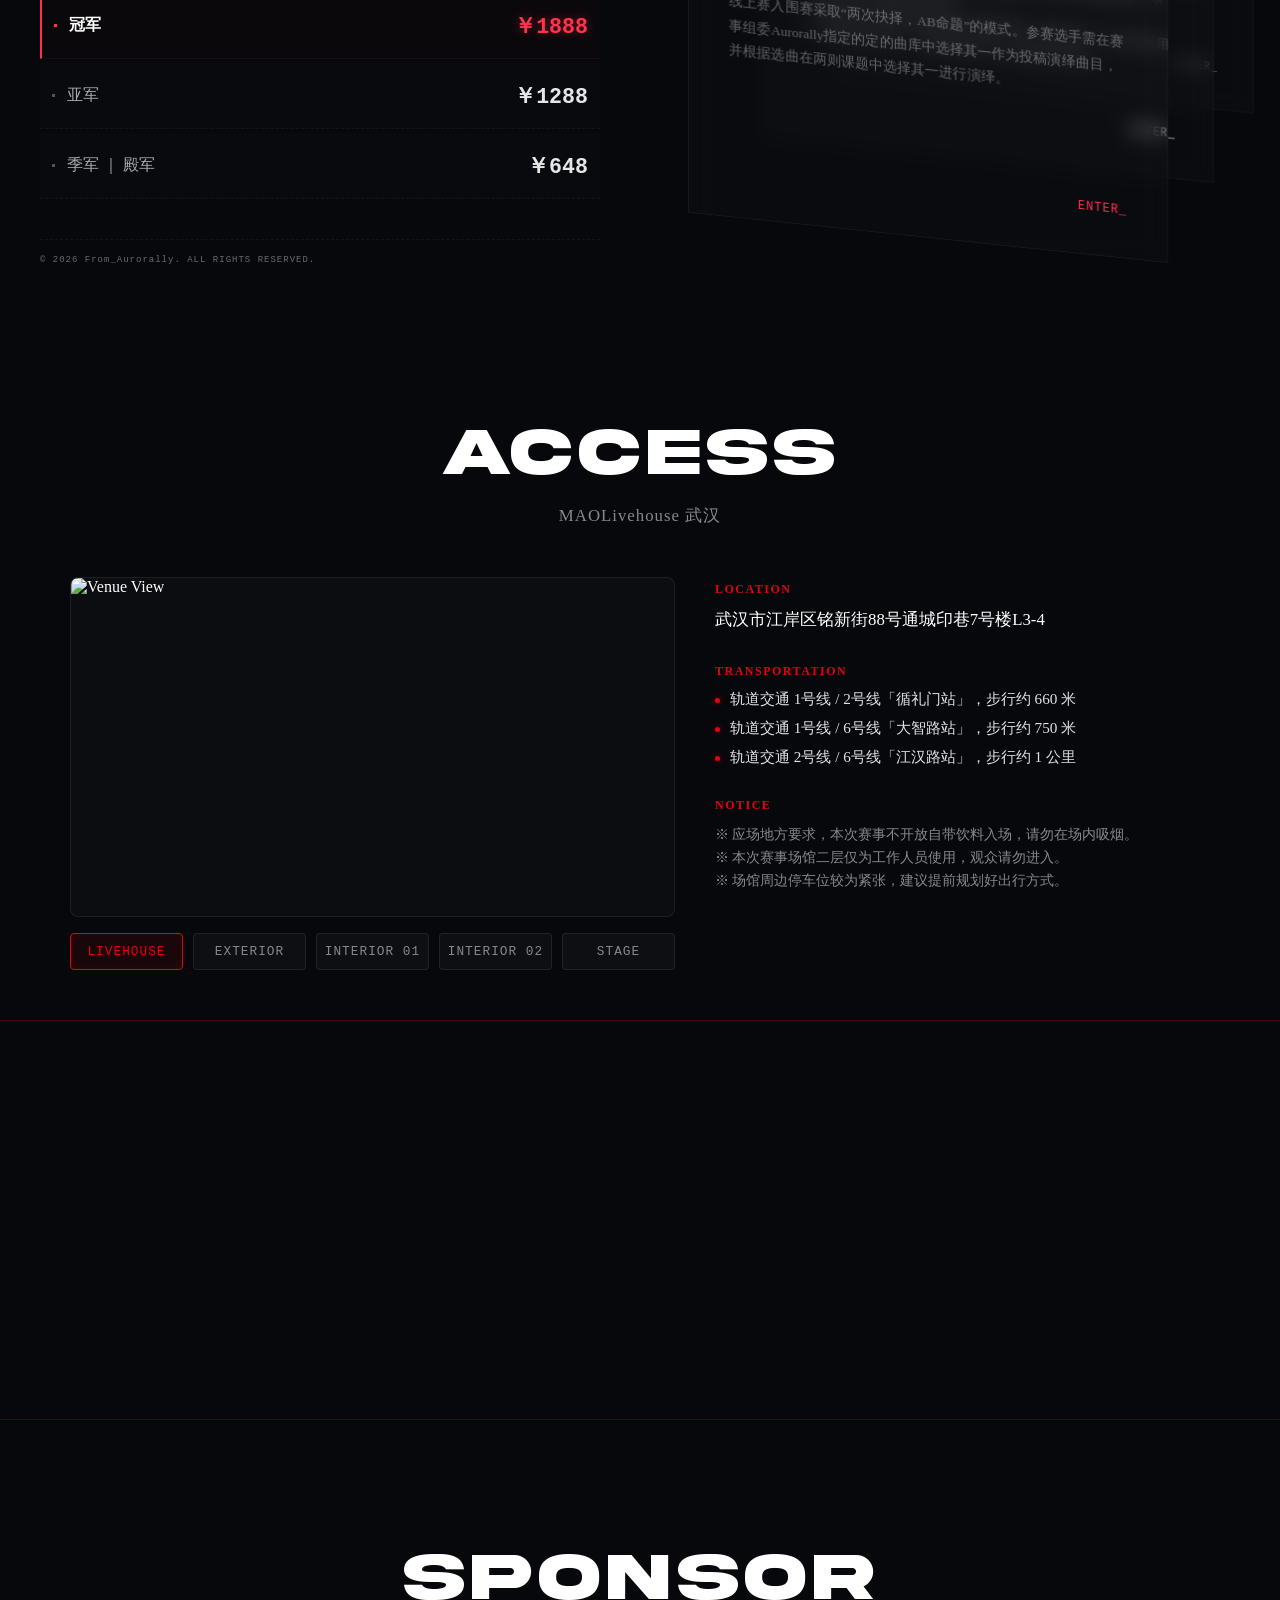
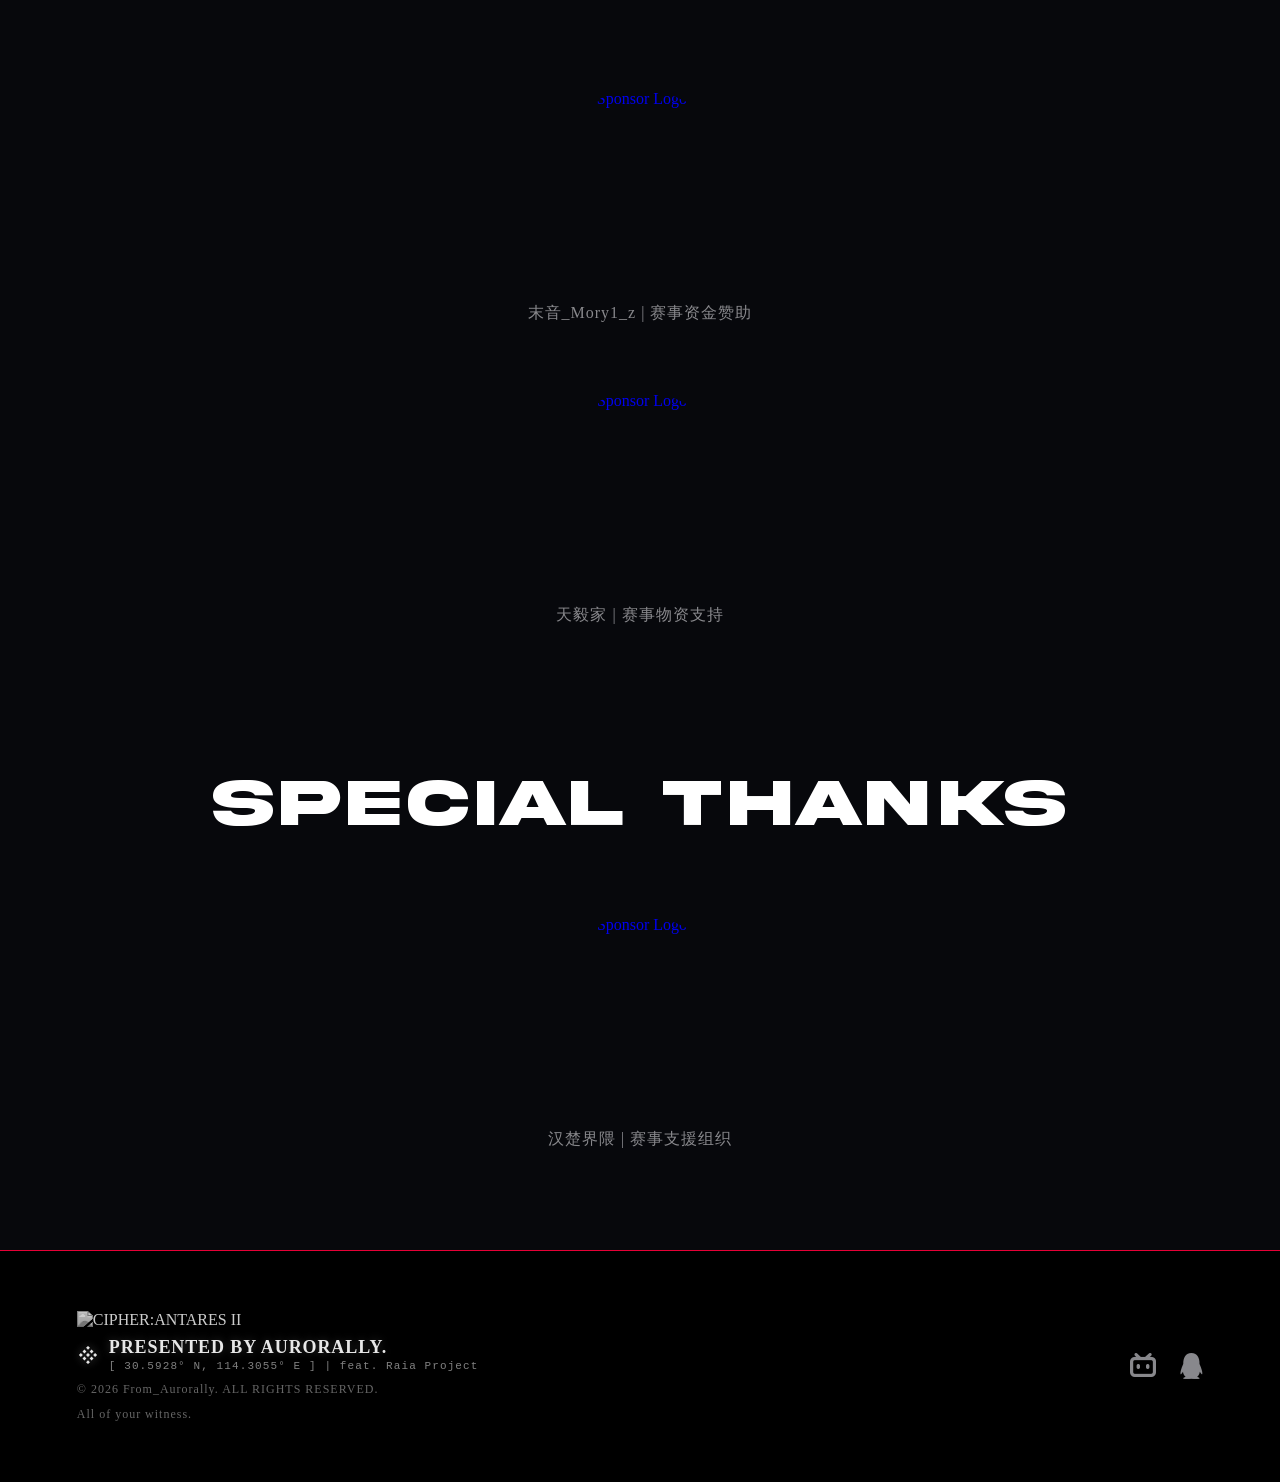
==== commit 00cacc9b: "replace song details" ====
--- a/index.html
+++ b/index.html
@@ -77,7 +77,7 @@
       <div class="nav-music-btn" id="bgm-btn">
         <div class="music-bars"><span class="bar"></span><span class="bar"></span><span class="bar"></span></div>
         <span class="music-text">BGM</span>
-        <audio id="main-audio" loop><source src="../assets/music/ca2mix.mp3" type="audio/mp3"></audio>
+        <audio id="main-audio" loop><source src="../assets/music/ca2mix2.mp3" type="audio/mp3"></audio>
       </div>
     </div>
   </div>
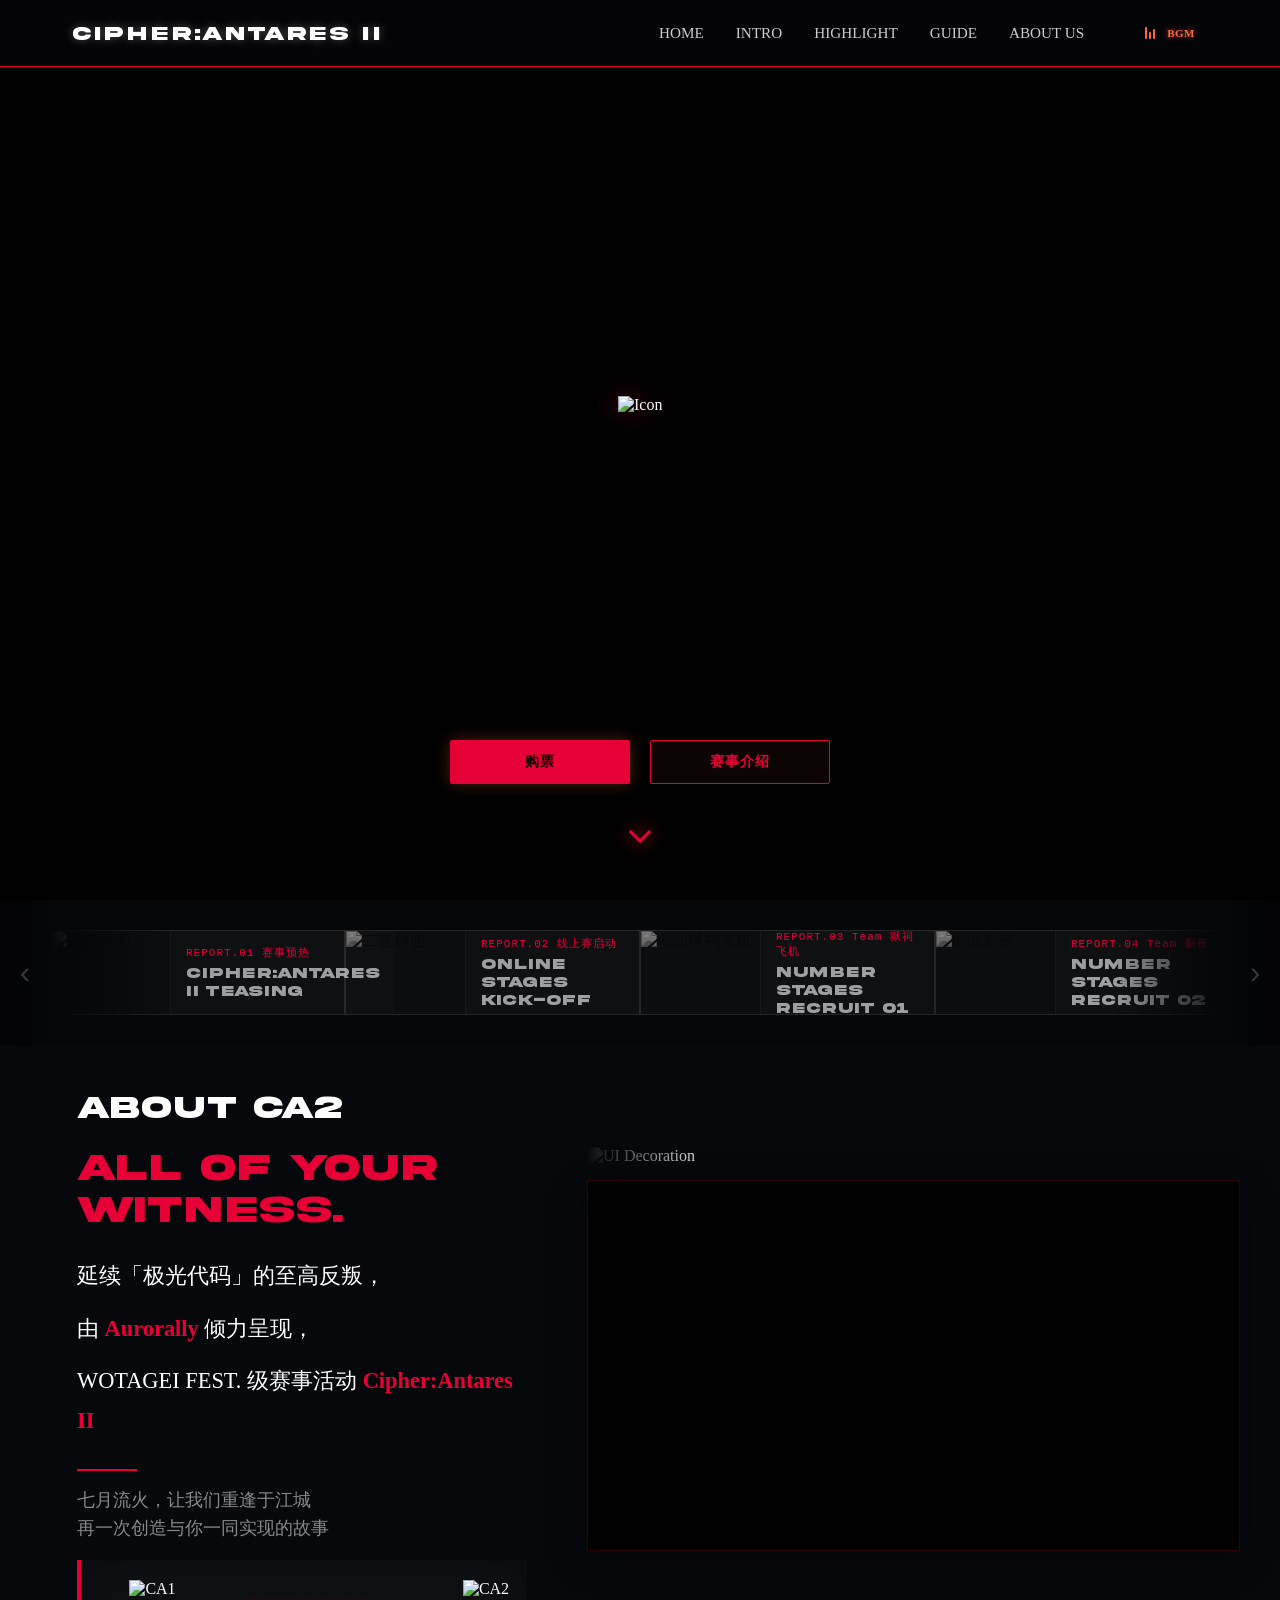
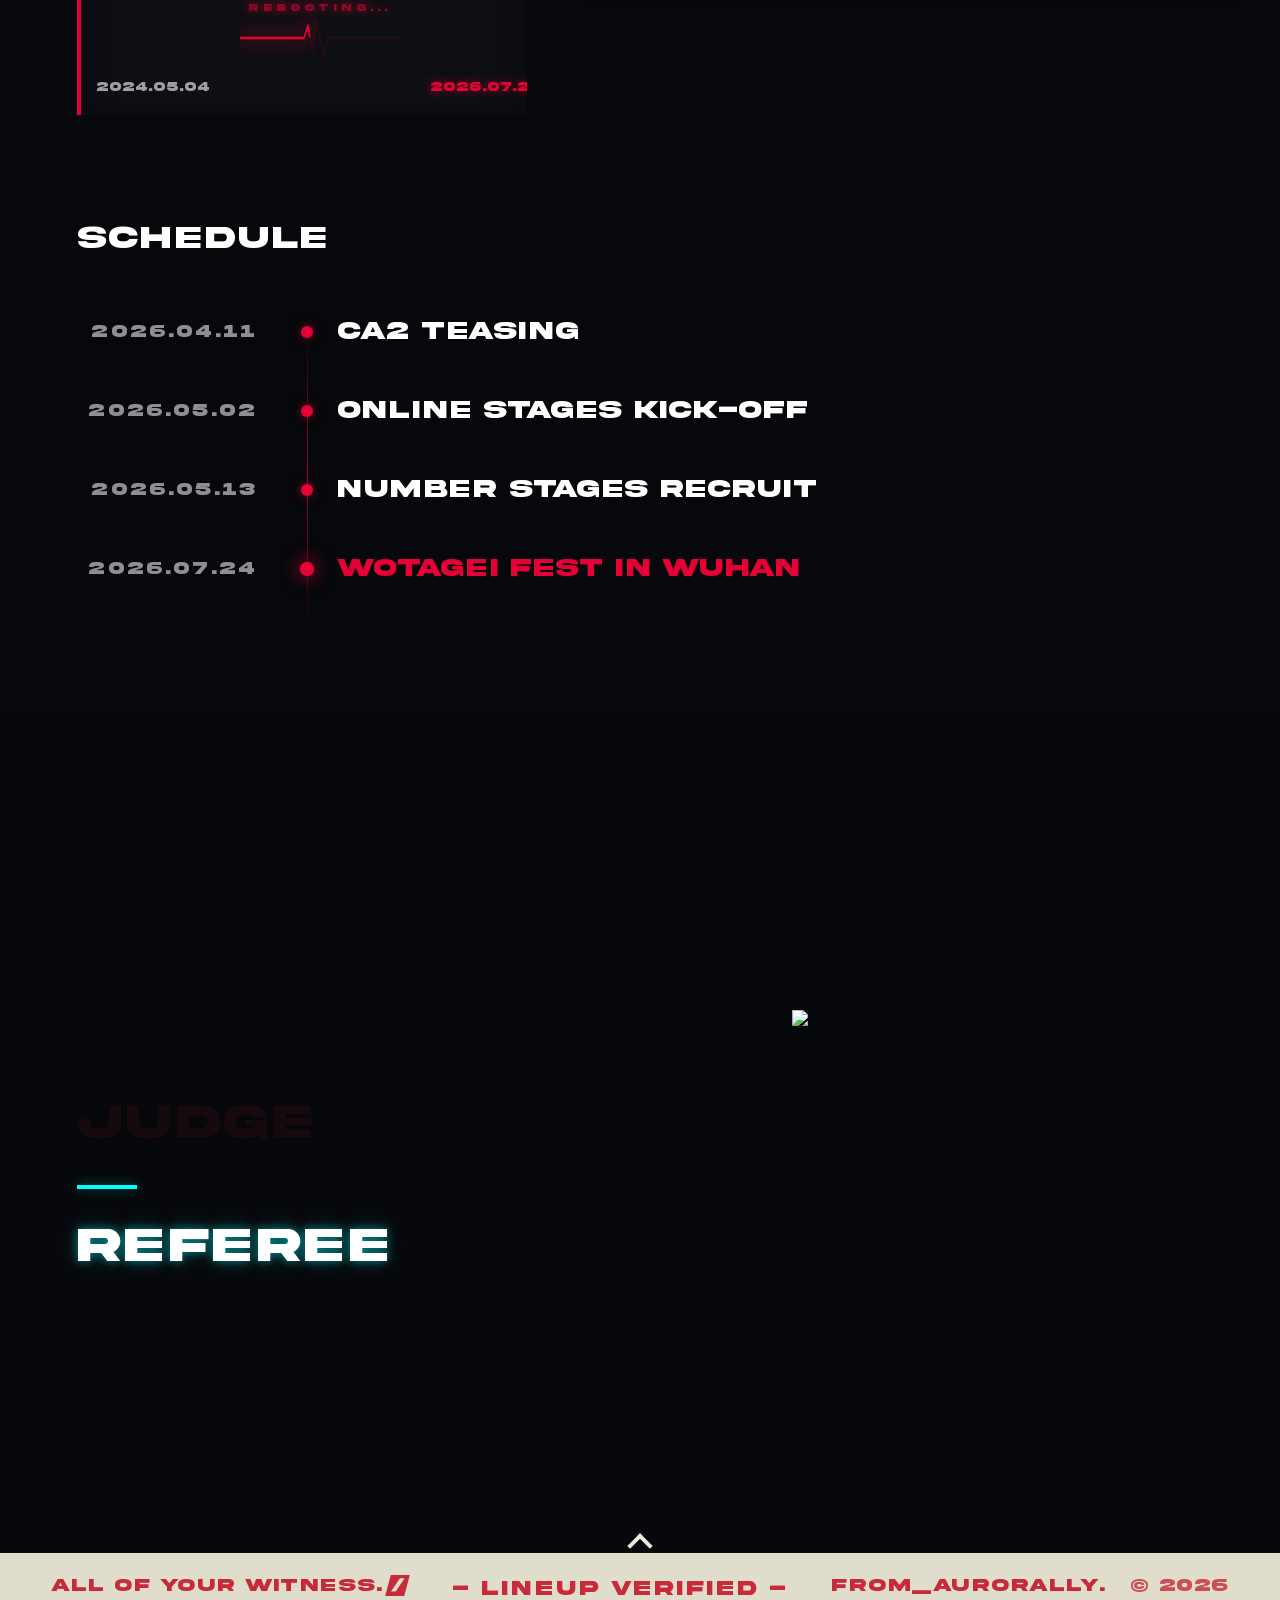
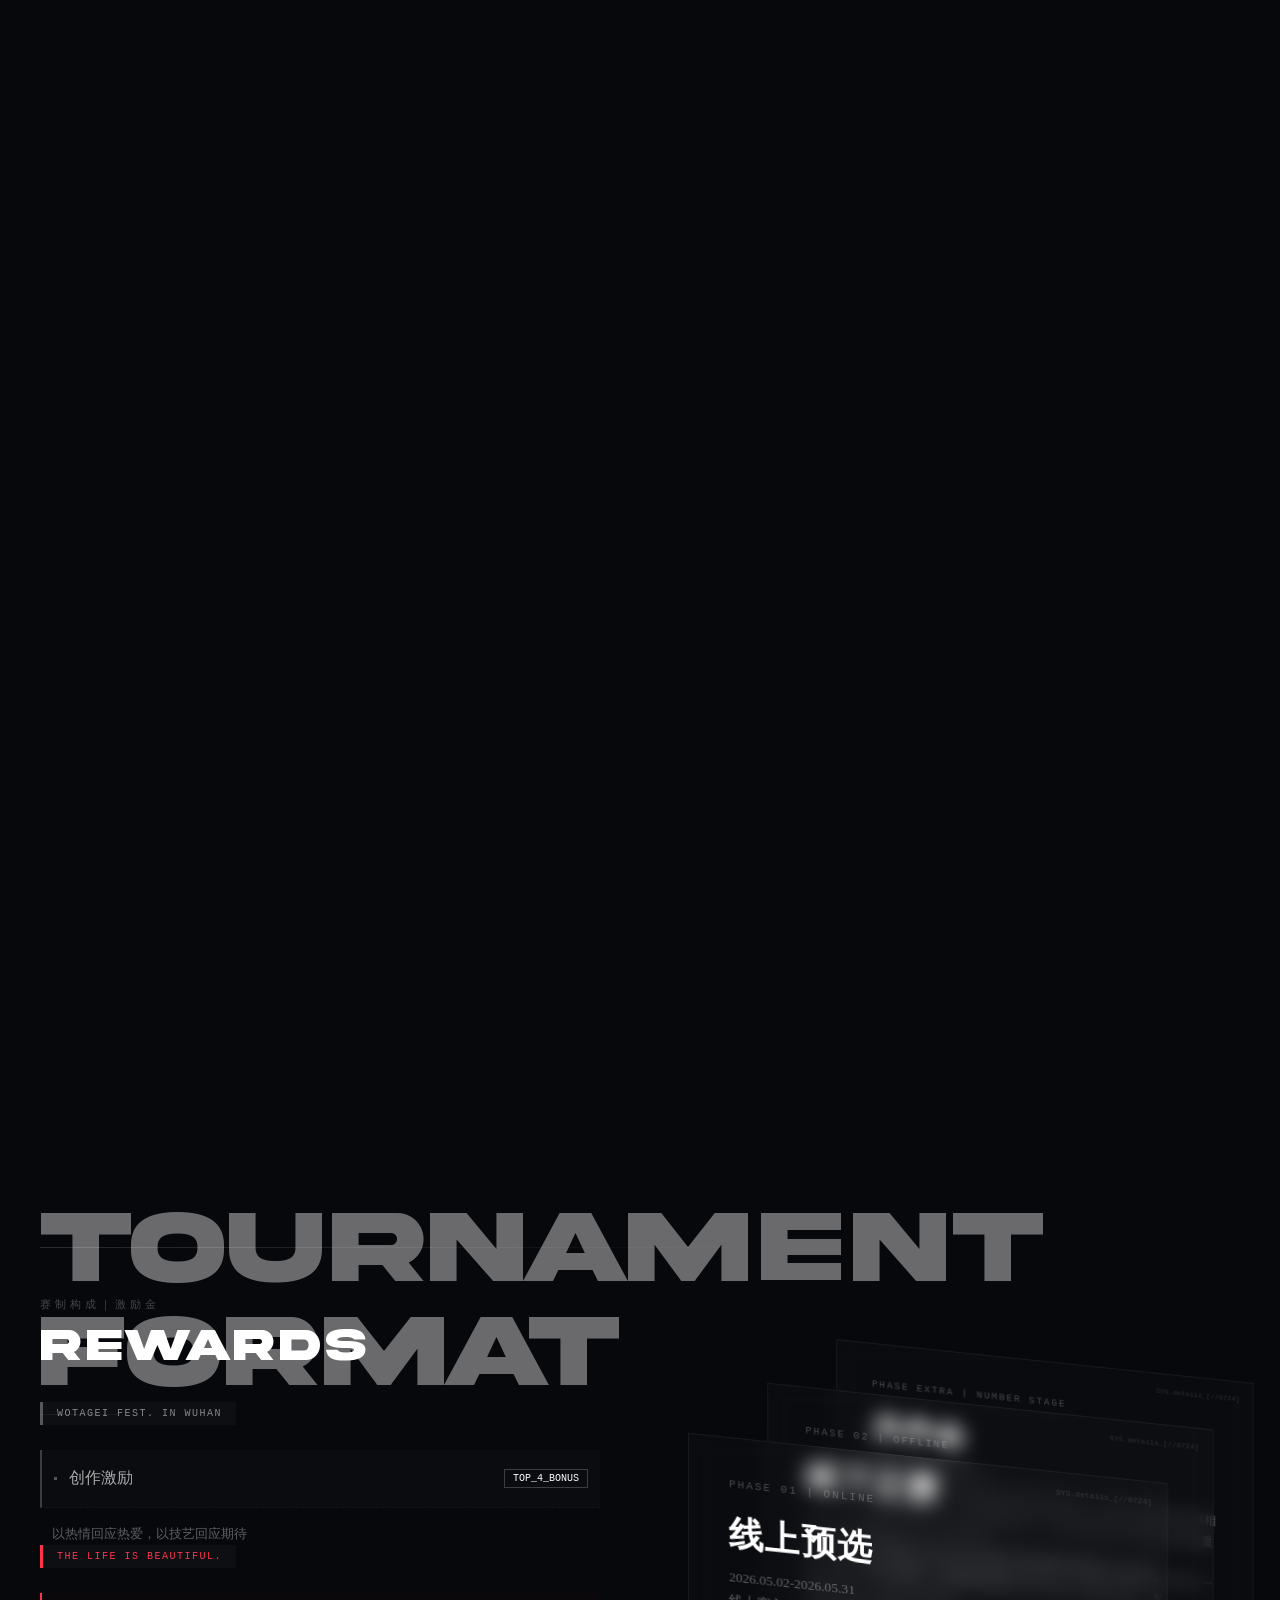
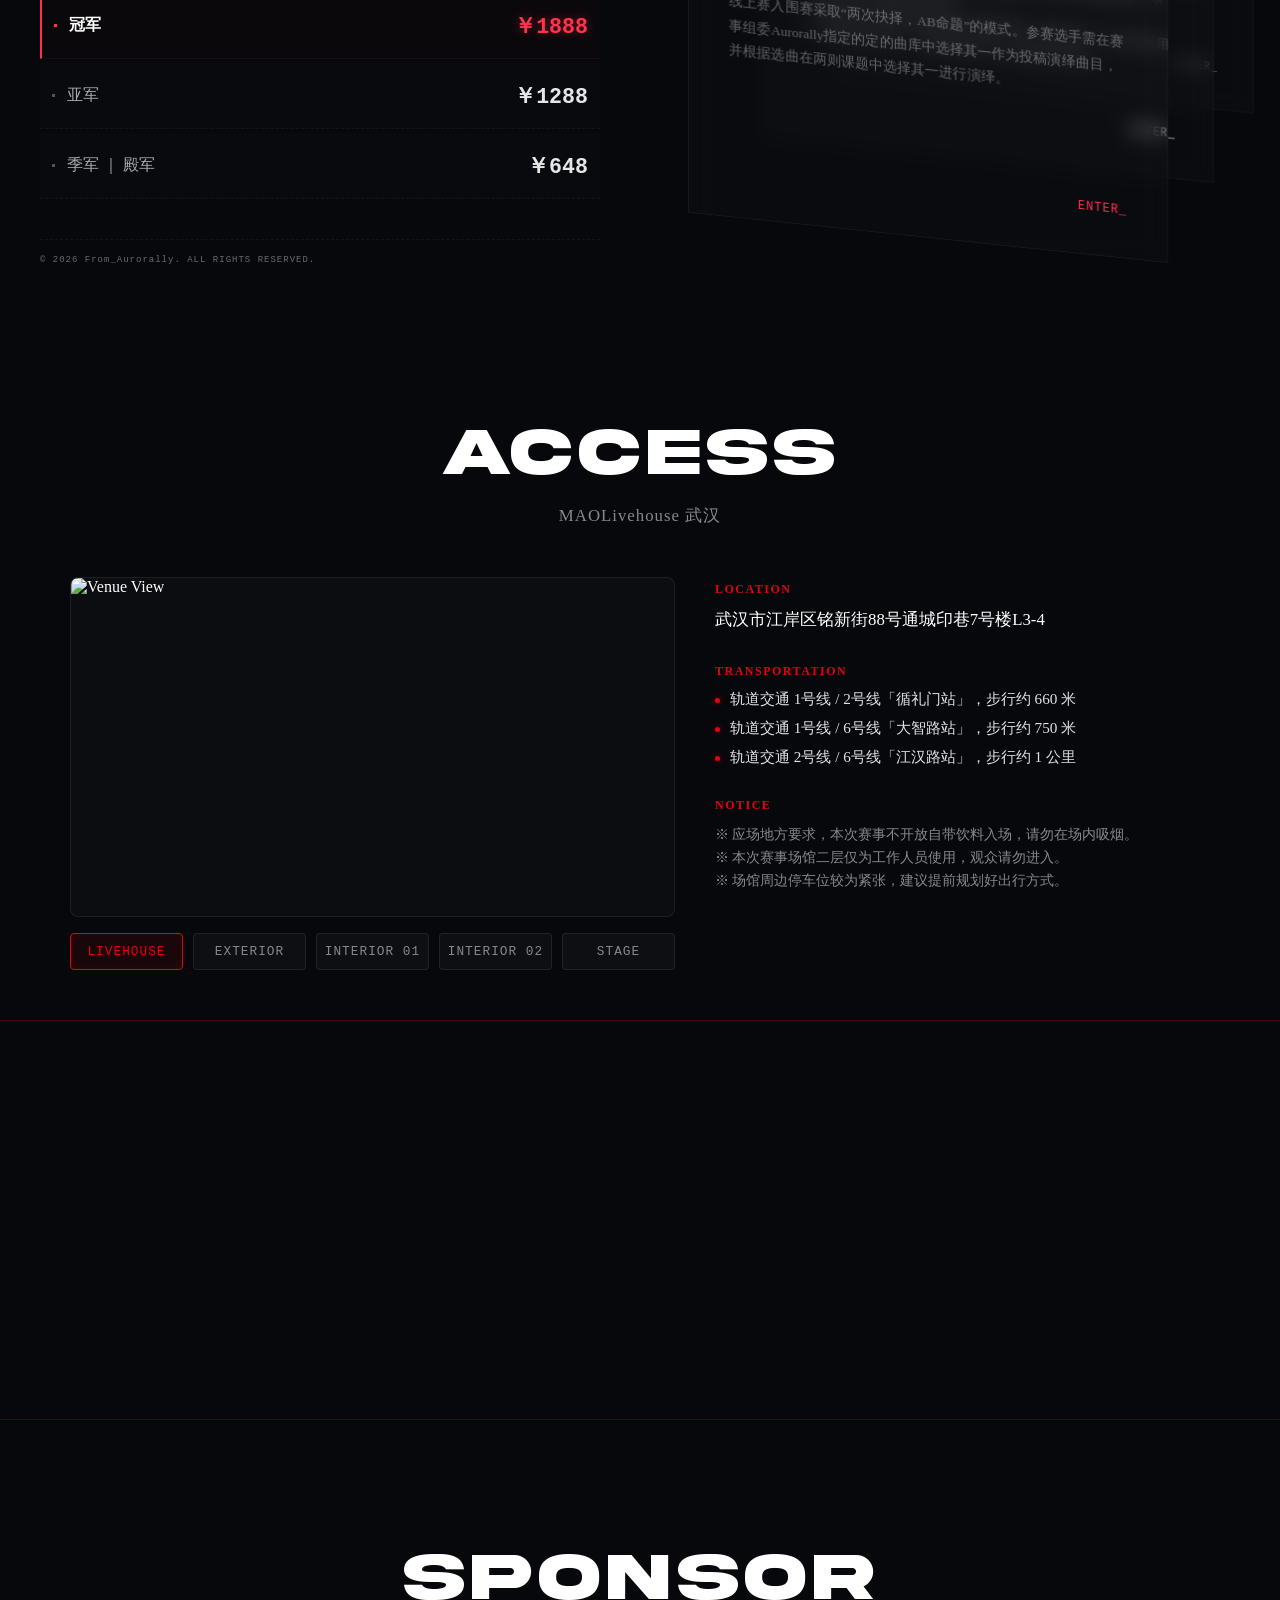
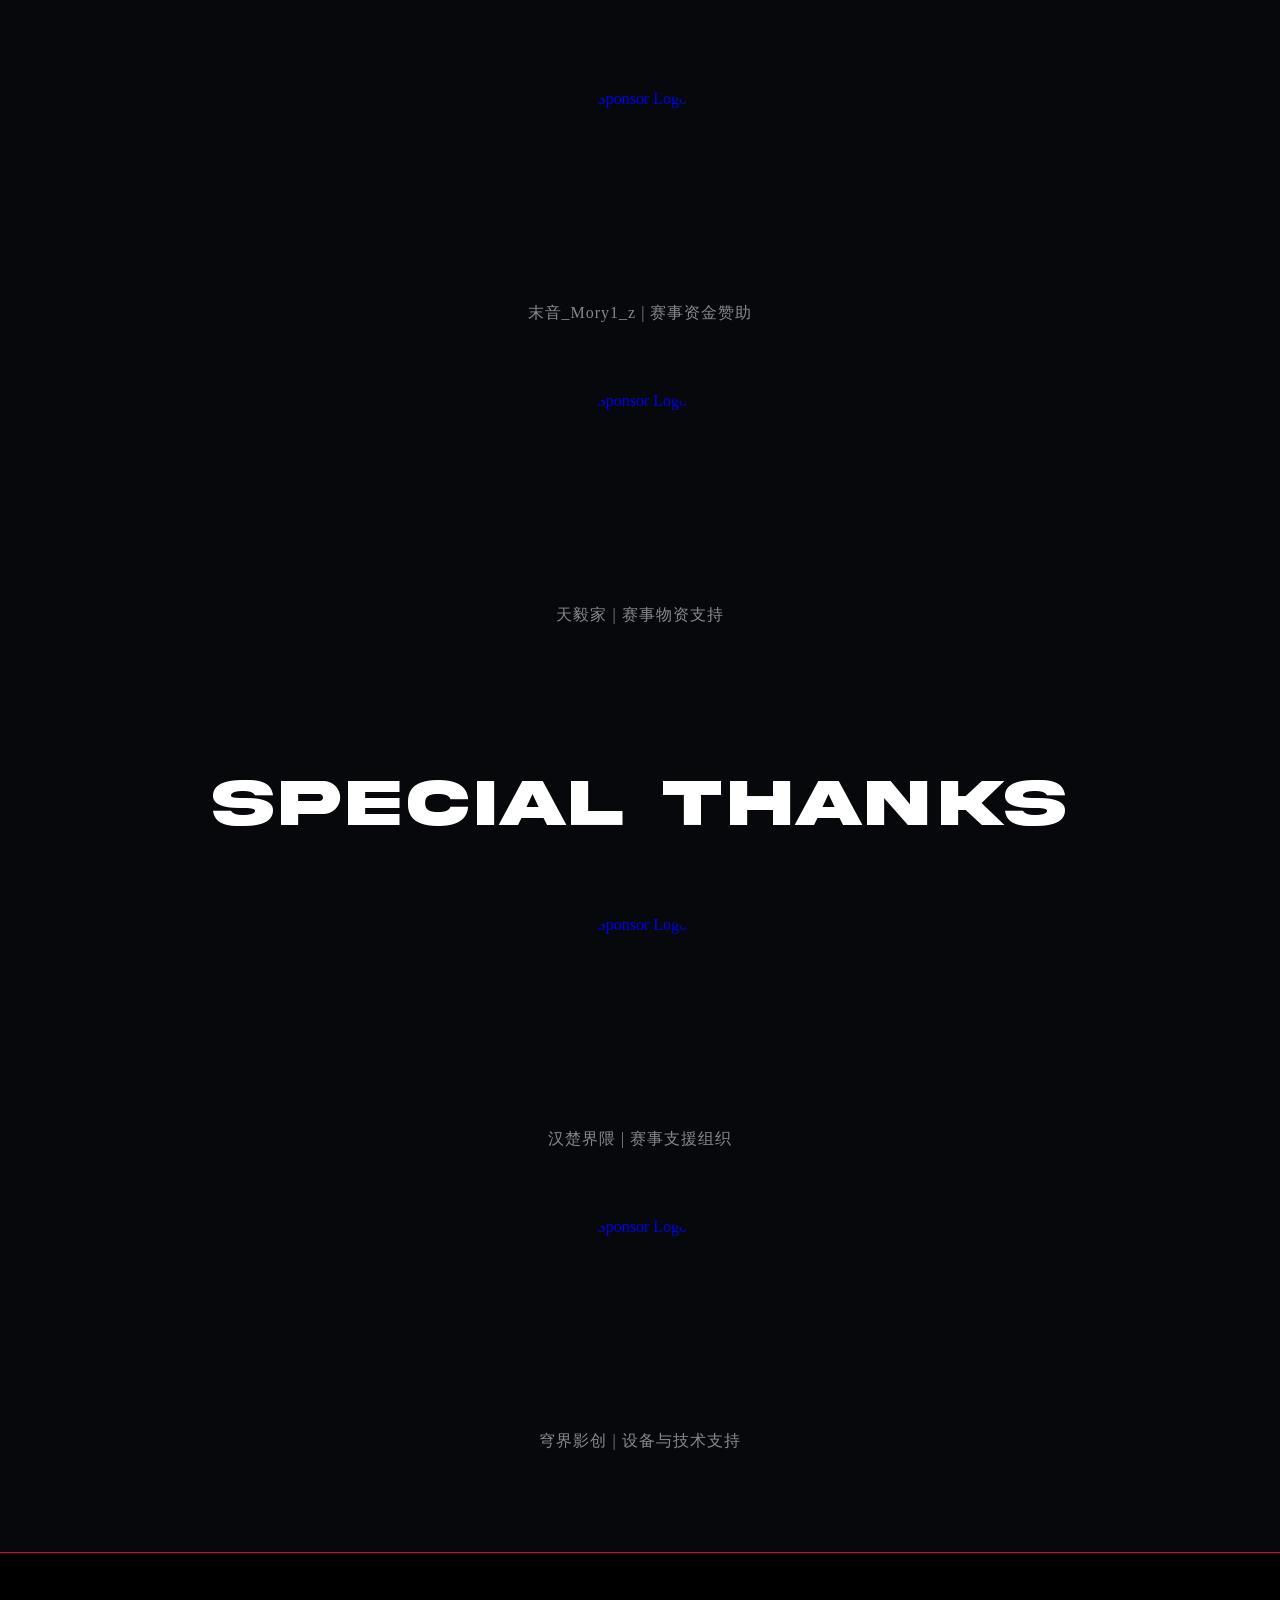
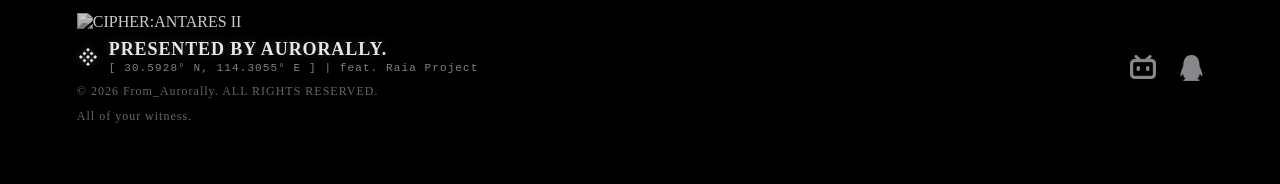
==== commit 62ff8df5: "update program" ====
--- a/index.html
+++ b/index.html
@@ -119,7 +119,7 @@
   <!-- 底部控件区 -->
   <div class="hero-footer-controls">
     <div class="kv-actions">
-      <a class="btn primary" href="waiting.html">购票</a>
+      <a class="btn primary" href="https://www.showstart.com/event/303133" target="_blank">购票</a>
       <a class="btn ghost" href="#intro">赛事介绍</a>
     </div>
 
@@ -199,6 +199,21 @@
           </div>
         </a>
 
+        <a href="https://www.bilibili.com/opus/1220053930848813059" target="_blank" class="ticker-card">
+          <div class="card-img-wrap"><img src="https://togetsu.top/images/news/零宣封面.webp" alt="logo"></div>
+          <div class="card-info">
+            <span class="tag">REPORT.09 周边情报追加</span>
+            <span class="name"> GOODS LOOKBOOK</span>
+          </div>
+        </a>
+
+        <a href="https://www.showstart.com/event/303133" target="_blank" class="ticker-card">
+          <div class="card-img-wrap"><img src="https://togetsu.top/images/news/零宣封面.webp" alt="logo"></div>
+          <div class="card-info">
+            <span class="tag">REPORT.10 赛事购票渠道</span>
+            <span class="name"> TICKET SALES</span>
+          </div>
+        </a>
 
         </div>
     </div>
@@ -342,7 +357,7 @@
                     <img src="https://togetsu.top/images/lineup/shabao.png">
                 </div>
                 <div class="staff_card" data-video="https://togetsu.top/video/zhamao1.webm">
-                    <img src="https://togetsu.top/images/lineup/zhamao.png">
+                    <img src="https://togetsu.top/images/lineup/zhamaoid.png">
                 </div>
                 <div class="staff_card" data-video="https://togetsu.top/video/yingye.webm">
                     <img src="https://togetsu.top/images/lineup/yingye.png">
@@ -573,6 +588,13 @@
             <p class="sponsor_desc_simple">汉楚界隈 | 赛事支援组织</p>
         </div>
 
+        <div class="sponsor_item_simple">
+            <a href="https://www.infinitevision.art/" target="_blank" class="sponsor_link_simple">
+                <img src="https://togetsu.top/images/qiongjie.webp" alt="Sponsor Logo 1" class="sponsor_img_simple">
+            </a>
+            <p class="sponsor_desc_simple">穹界影创 | 设备与技术支持</p>
+        </div>
+
     </div>
 </section>
 
